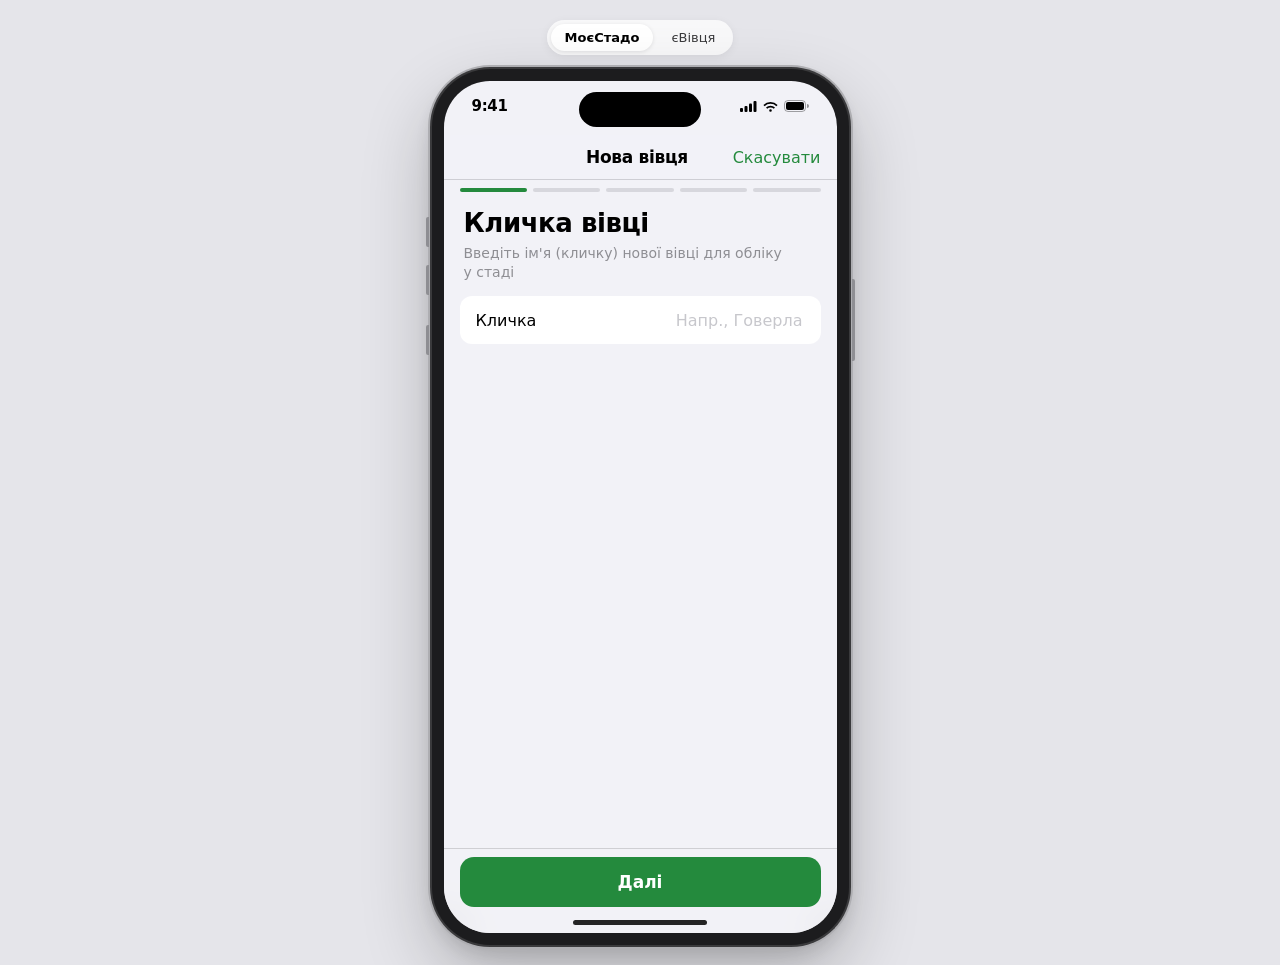
==== moe-stado-add.html @ 556c80fd "Initial commit: МоєСтадо & єВівця iOS prototypes" ====
<!DOCTYPE html>
<html lang="uk">
<head>
  <meta charset="utf-8">
  <meta name="viewport" content="width=device-width, initial-scale=1.0, viewport-fit=cover">
  <title>Нова вівця — МоєСтадо</title>
  <link rel="stylesheet" href="./styles.css">
</head>
<body class="app-farmer">
  <div id="sr-live" class="visually-hidden" aria-live="polite"></div>

  <nav class="studio-bar" aria-label="Перемикання додатків">
    <a class="studio-link active" href="./moe-stado.html">МоєСтадо</a>
    <a class="studio-link" href="./ye-vivtsia.html">єВівця</a>
  </nav>

  <div class="iphone-device">
    <div class="iphone-screen" id="iphone-screen">
      <!-- iOS Status Bar + Dynamic Island -->
      <div class="ios-statusbar" aria-hidden="true">
        <span class="ios-time">9:41</span>
        <div class="dynamic-island"></div>
        <div class="ios-status-icons">
          <svg width="17" height="11" viewBox="0 0 17 11" fill="currentColor">
            <rect x="0" y="7" width="3" height="4" rx="1"/>
            <rect x="4.5" y="5" width="3" height="6" rx="1"/>
            <rect x="9" y="2.5" width="3" height="8.5" rx="1"/>
            <rect x="13.5" y="0" width="3" height="11" rx="1"/>
          </svg>
          <svg width="15" height="11" viewBox="0 0 15 11" fill="currentColor">
            <path d="M7.5 10.8a1.3 1.3 0 1 0 0-2.6 1.3 1.3 0 0 0 0 2.6Zm-3.3-3a4.7 4.7 0 0 1 6.6 0l1.2-1.2a6.4 6.4 0 0 0-9 0l1.2 1.2Zm-2.6-2.6a8.3 8.3 0 0 1 11.8 0L14.6 4A10 10 0 0 0 .4 4l1.2 1.2Z"/>
          </svg>
          <svg width="25" height="12" viewBox="0 0 25 12" fill="none">
            <rect x="0.5" y="0.5" width="21" height="11" rx="3.5" stroke="currentColor" stroke-opacity="0.35"/>
            <rect x="2" y="2" width="18" height="8" rx="2" fill="currentColor"/>
            <path d="M23 4v4a2 2 0 0 0 0-4Z" fill="currentColor" fill-opacity="0.4"/>
          </svg>
        </div>
      </div>

      <!-- iOS Push Banner -->
      <div id="ios-banner" class="ios-banner" role="status">
        <p class="ios-banner-title"></p>
        <p class="ios-banner-sub"></p>
      </div>

      <!-- Покроковий iOS Візард створення вівці -->
      <div class="ios-app">
        <header class="ios-subpage-navbar">
          <a class="ios-back-link" id="wizard-back-nav" href="./moe-stado.html" style="visibility:hidden;pointer-events:none;">
            <svg width="20" height="20" viewBox="0 0 24 24" fill="none" stroke="currentColor" stroke-width="2.4" aria-hidden="true">
              <path d="m15 19-7-7 7-7" stroke-linecap="round" stroke-linejoin="round"/>
            </svg>
            <span id="wizard-back-label">Назад</span>
          </a>

          <h1 id="wizard-header-title">Нова вівця</h1>

          <a class="ios-nav-btn ios-subpage-end" id="wizard-cancel-btn" href="./moe-stado.html" style="font-size:16px;padding-inline-end:4px;">Скасувати</a>
        </header>

        <nav aria-label="Етапи створення вівці">
          <ol class="ios-wizard-progress" id="wizard-progress">
            <li class="ios-wizard-bar" aria-current="step"><span class="visually-hidden">Крок 1: Кличка вівці</span></li>
            <li class="ios-wizard-bar"><span class="visually-hidden">Крок 2: Вухо з біркою</span></li>
            <li class="ios-wizard-bar"><span class="visually-hidden">Крок 3: Фото у повний зріст</span></li>
            <li class="ios-wizard-bar"><span class="visually-hidden">Крок 4: Рожеве свідоцтво</span></li>
            <li class="ios-wizard-bar"><span class="visually-hidden">Крок 5: Картка вівці</span></li>
          </ol>
        </nav>

        <form id="sheep-wizard-form" class="ios-wizard-form" method="POST" action="#" aria-labelledby="wizard-header-title" novalidate>
          <!-- КРОК 1: ОКРЕМО ЛИШЕ ПОЛЕ ДЛЯ ВВОДУ КЛИЧКИ ВІВЦІ -->
          <section class="ios-wizard-step" id="step-1" data-step="1">
            <div class="ios-wizard-head">
              <h2 class="ios-wizard-title" id="step-1-heading" tabindex="-1">Кличка вівці</h2>
              <p class="ios-wizard-sub">Введіть ім'я (кличку) нової вівці для обліку у стаді</p>
            </div>

            <div class="ios-group">
              <div class="ios-field-row">
                <label for="in-sheep-name">Кличка</label>
                <input
                  type="text"
                  id="in-sheep-name"
                  name="sheepName"
                  placeholder="Напр., Говерла"
                  enterkeyhint="next"
                  aria-describedby="step1-error"
                  autofocus
                  required
                >
              </div>
            </div>

            <p class="ios-field-error" id="step1-error" role="alert" hidden></p>
          </section>

          <!-- КРОК 2: ПОВНОЕКРАННЕ ФОТО ВУХА З БІРКОЮ + ПУНКТИРНИЙ СИЛУЕТ ВУХА З БІРКОЮ -->
          <section class="ios-wizard-step ios-cam-step" id="step-2" data-step="2" hidden>
            <div class="ios-cam-canvas" id="vf-ear">
              <img class="ios-viewfinder-img" id="preview-ear" alt="Знімок вуха з біркою" width="393" height="852" hidden>
            </div>

            <div class="ios-cam-head">
              <h2 class="ios-cam-title" id="step-2-heading" tabindex="-1">Вухо з біркою</h2>
              <p class="ios-cam-sub">Сумістіть вухо та бирку з пунктирним контуром</p>
              <span class="ios-vf-status" id="status-ear" hidden>✓ Фото бирки додано</span>
            </div>

            <!-- Пунктирний силует у вигляді вуха вівці з прикріпленою біркою -->
            <div class="ios-cam-guide" aria-hidden="true">
              <svg viewBox="0 0 280 250" fill="none">
                <defs>
                  <mask id="ear-behind-tag-mask">
                    <rect x="0" y="0" width="280" height="250" fill="#FFFFFF"/>
                    <path d="M128 100 Q128 88 148 88 Q168 88 168 100 L172 124 L200 148 Q205 153 205 160 L205 224 Q205 235 194 235 L102 235 Q91 235 91 224 L91 160 Q91 153 96 148 L124 124 Z" fill="#000000"/>
                  </mask>
                </defs>

                <!-- Лінія прилягання до голови вівці зліва -->
                <path
                  d="M28 32 C42 62, 42 118, 26 154"
                  stroke="rgba(255,255,255,0.52)"
                  stroke-width="2.4"
                  stroke-dasharray="6 6"
                  stroke-linecap="round"
                />

                <!-- Силует вуха вівці (пунктиром) -->
                <g mask="url(#ear-behind-tag-mask)">
                  <path
                    d="M38 58 C88 24, 188 22, 250 66 C268 79, 268 103, 248 117 C198 150, 114 152, 38 124"
                    stroke="#FFFFFF"
                    stroke-width="2.8"
                    stroke-dasharray="8 6"
                    stroke-linecap="round"
                    stroke-linejoin="round"
                  />
                  <!-- Внутрішня складка вушної раковини -->
                  <path
                    d="M62 78 C110 54, 180 54, 226 82"
                    stroke="rgba(255,255,255,0.6)"
                    stroke-width="2.1"
                    stroke-dasharray="6 6"
                    stroke-linecap="round"
                  />
                </g>

                <!-- Силует вушної бірки (пунктиром), закріпленої на вусі -->
                <path
                  d="M131 102 Q131 92 148 92 Q165 92 165 102 L169 126 L196 150 Q200 154 200 160 L200 222 Q200 232 190 232 L106 232 Q96 232 96 222 L96 160 Q96 154 100 150 L127 126 Z"
                  stroke="#FFFFFF"
                  stroke-width="2.8"
                  stroke-dasharray="8 6"
                  stroke-linejoin="round"
                />
                <!-- Кліпса-шпилька проколу на вусі -->
                <circle
                  cx="148"
                  cy="108"
                  r="6.5"
                  stroke="#FFFFFF"
                  stroke-width="2.3"
                  stroke-dasharray="4 3"
                />
                <!-- Пунктирні лінії коду UA на бірці -->
                <path
                  d="M114 174 H182 M114 194 H182 M126 212 H170"
                  stroke="rgba(255,255,255,0.62)"
                  stroke-width="2.1"
                  stroke-dasharray="5 5"
                  stroke-linecap="round"
                />
              </svg>
            </div>

            <div class="ios-cam-dock">
              <div id="manual-tag-wrap" hidden>
                <div class="ios-cam-glass-card">
                  <div class="ios-cam-glass-row">
                    <label for="in-ear-tag">Номер бірки</label>
                    <input
                      type="text"
                      id="in-ear-tag"
                      name="earTagNumber"
                      placeholder="UA-2600501234"
                      autocorrect="off"
                      autocapitalize="none"
                      spellcheck="false"
                      enterkeyhint="next"
                      aria-describedby="step2-error"
                    >
                  </div>
                </div>
              </div>

              <p class="ios-cam-error" id="step2-error" role="alert" hidden></p>

              <div class="ios-cam-controls-row">
                <button type="button" class="ios-vf-chip" id="demo-ear-btn">Демо-фото</button>
                <div>
                  <input type="file" id="photo-ear-file" name="earTagPhoto" accept="image/*" capture="environment" class="visually-hidden">
                  <label for="photo-ear-file" class="ios-shutter-btn" aria-label="Сфотографувати вухо з біркою"></label>
                </div>
                <span></span>
              </div>

              <button type="button" class="ios-cam-manual-btn" id="manual-tag-btn" aria-expanded="false" aria-controls="manual-tag-wrap">
                Ввести номер бірки вручну
              </button>
            </div>
          </section>

          <!-- КРОК 3: ПОВНОЕКРАННЕ ФОТО ВІВЦІ У ПОВНИЙ ЗРІСТ -->
          <section class="ios-wizard-step ios-cam-step" id="step-3" data-step="3" hidden>
            <div class="ios-cam-canvas" id="vf-body">
              <img class="ios-viewfinder-img" id="preview-body" alt="Фото вівці у повний зріст" width="393" height="852" hidden>
            </div>

            <div class="ios-cam-head">
              <h2 class="ios-cam-title" id="step-3-heading" tabindex="-1">У повний зріст</h2>
              <p class="ios-cam-sub">Помістіть вівцю збоку у повний зріст у контур кадру</p>
              <span class="ios-vf-status" id="status-body" hidden>✓ Фото додано</span>
            </div>

            <div class="ios-cam-guide" aria-hidden="true">
              <svg viewBox="0 0 280 210" fill="none">
                <rect x="14" y="14" width="252" height="182" rx="22" stroke="rgba(255,255,255,0.45)" stroke-width="2" stroke-dasharray="7 6"/>
                <path
                  d="M74 134 C58 130, 52 112, 60 98 C56 82, 68 66, 86 66 C98 52, 124 50, 140 60 C158 50, 184 56, 194 72 C206 66, 224 68, 232 78 C240 88, 232 100, 218 102 C214 118, 200 130, 184 134 L184 168 M164 136 L164 168 M104 136 L104 168 M84 134 L84 168"
                  stroke="#FFFFFF"
                  stroke-width="2.6"
                  stroke-dasharray="7 5"
                  stroke-linecap="round"
                  stroke-linejoin="round"
                />
              </svg>
            </div>

            <div class="ios-cam-dock">
              <p class="ios-cam-error" id="step3-error" role="alert" hidden></p>

              <div class="ios-cam-controls-row">
                <button type="button" class="ios-vf-chip" id="demo-body-btn">Демо-фото</button>
                <div>
                  <input type="file" id="photo-body-file" name="fullBodyPhoto" accept="image/*" capture="environment" class="visually-hidden">
                  <label for="photo-body-file" class="ios-shutter-btn" aria-label="Сфотографувати вівцю у повний зріст"></label>
                </div>
                <span></span>
              </div>
            </div>
          </section>

          <!-- КРОК 4: ПОВНОЕКРАННЕ ФОТО РОЖЕВОГО СВІДОЦТВА -->
          <section class="ios-wizard-step ios-cam-step" id="step-4" data-step="4" hidden>
            <div class="ios-cam-canvas" id="vf-cert">
              <img class="ios-viewfinder-img" id="preview-cert" alt="Рожеве державне свідоцтво" width="393" height="852" hidden>
            </div>

            <div class="ios-cam-head">
              <h2 class="ios-cam-title" id="step-4-heading" tabindex="-1">Рожеве свідоцтво</h2>
              <p class="ios-cam-sub">Наведіть камеру на рожевий бланк державного зразка</p>
              <span class="ios-vf-status" id="status-cert" hidden>✓ Фото додано</span>
            </div>

            <div class="ios-cam-guide" aria-hidden="true">
              <svg viewBox="0 0 240 280" fill="none">
                <rect x="28" y="16" width="184" height="248" rx="14" stroke="#FFFFFF" stroke-width="2.7" stroke-dasharray="8 6"/>
                <path d="M58 62 H182 M58 94 H182 M58 126 H156 M58 158 H172" stroke="rgba(255,255,255,0.58)" stroke-width="2.2" stroke-dasharray="6 6" stroke-linecap="round"/>
                <circle cx="158" cy="212" r="22" stroke="rgba(255,255,255,0.62)" stroke-width="2.2" stroke-dasharray="5 5"/>
              </svg>
            </div>

            <div class="ios-cam-dock">
              <p class="ios-cam-error" id="step4-error" role="alert" hidden></p>

              <div class="ios-cam-controls-row">
                <button type="button" class="ios-vf-chip" id="demo-cert-btn">Демо-фото</button>
                <div>
                  <input type="file" id="photo-cert-file" name="stateCertificatePhoto" accept="image/*" capture="environment" class="visually-hidden">
                  <label for="photo-cert-file" class="ios-shutter-btn" aria-label="Сфотографувати рожеве свідоцтво"></label>
                </div>
                <span></span>
              </div>
            </div>
          </section>

          <!-- КРОК 5: ПІДСУМОК ТА ПРИЗНАЧЕННЯ -->
          <section class="ios-wizard-step" id="step-5" data-step="5" hidden>
            <div class="ios-wizard-head">
              <h2 class="ios-wizard-title" id="step-5-heading" tabindex="-1">Картка вівці</h2>
              <p class="ios-wizard-sub">Перевірте дані та оберіть призначення вівці у стаді</p>
            </div>

            <div class="ios-section-header">Основні дані</div>
            <div class="ios-group">
              <div class="ios-field-row">
                <label for="in-sheep-name-review">Кличка</label>
                <input
                  type="text"
                  id="in-sheep-name-review"
                  name="sheepNameConfirm"
                  placeholder="Напр., Говерла"
                  enterkeyhint="done"
                  aria-describedby="step5-error"
                  required
                >
              </div>
              <div class="ios-field-row">
                <label for="in-ear-tag-review">Бирка</label>
                <input
                  type="text"
                  id="in-ear-tag-review"
                  name="earTagNumberConfirm"
                  placeholder="UA-2600501234"
                  autocorrect="off"
                  autocapitalize="none"
                  spellcheck="false"
                  enterkeyhint="done"
                  aria-describedby="step5-error"
                >
              </div>
              <div class="ios-field-row">
                <label for="in-purpose">Призначення</label>
                <select id="in-purpose" name="purpose">
                  <option value="ForBreeding" selected>На розмноження</option>
                  <option value="ForMeat">На м'ясо</option>
                </select>
              </div>
            </div>

            <div class="ios-section-header">Фотографії (необов'язково)</div>
            <div class="ios-group" id="review-photos-list"></div>

            <div class="ios-section-header">GPS-маячок</div>
            <div class="ios-group">
              <div class="ios-field-row">
                <label for="in-gps-tracker">ID маячка</label>
                <input
                  type="text"
                  id="in-gps-tracker"
                  name="gpsTrackerId"
                  placeholder="GPS-UA-0000"
                  autocorrect="off"
                  autocapitalize="none"
                  spellcheck="false"
                  enterkeyhint="done"
                >
              </div>
              <div class="ios-row">
                <div class="ios-row-main">
                  <p class="ios-row-title" style="font-size:15px;font-weight:500;">Bluetooth / LoRaWAN трекер</p>
                  <p class="ios-row-sub" id="gps-pair-status">Не підключено</p>
                </div>
                <button type="button" class="ios-nav-btn" id="pair-gps-btn" style="font-size:14px;">Знайти поруч</button>
              </div>
            </div>

            <p class="ios-field-error" id="step5-error" role="alert" hidden></p>
          </section>

          <div class="ios-wizard-footer">
            <button type="button" class="ios-primary-btn" id="wizard-next-btn" enterkeyhint="next">Далі</button>
            <button type="submit" class="ios-primary-btn" id="wizard-submit-btn" hidden>Додати вівцю</button>
          </div>
        </form>
      </div>

      <div class="home-indicator" aria-hidden="true"></div>
    </div>
  </div>

  <script src="./shared-data.js"></script>
  <script>
    (function () {
      'use strict';

      const Store = window.SheepSystemStore;
      const UI = window.SheepSystemUI;

      const activeFarmerCode = localStorage.getItem('ios_farmer_code') || 'FRM-00001';
      let currentStep = 1;
      const totalSteps = 5;

      const stagedPhotos = {
        ear: '',
        body: '',
        cert: ''
      };

      const iphoneScreen = document.getElementById('iphone-screen');
      const form = document.getElementById('sheep-wizard-form');
      const backNav = document.getElementById('wizard-back-nav');
      const nextBtn = document.getElementById('wizard-next-btn');
      const submitBtn = document.getElementById('wizard-submit-btn');
      const progressBars = Array.from(document.querySelectorAll('#wizard-progress .ios-wizard-bar'));

      const manualTagBtn = document.getElementById('manual-tag-btn');
      const manualTagWrap = document.getElementById('manual-tag-wrap');
      const earTagInput = document.getElementById('in-ear-tag');
      const earTagReviewInput = document.getElementById('in-ear-tag-review');
      const sheepNameInput = document.getElementById('in-sheep-name');
      const sheepNameReviewInput = document.getElementById('in-sheep-name-review');
      const purposeSelect = document.getElementById('in-purpose');
      const gpsTrackerInput = document.getElementById('in-gps-tracker');
      const pairGpsBtn = document.getElementById('pair-gps-btn');
      const gpsPairStatus = document.getElementById('gps-pair-status');

      const stepEls = {
        1: document.getElementById('step-1'),
        2: document.getElementById('step-2'),
        3: document.getElementById('step-3'),
        4: document.getElementById('step-4'),
        5: document.getElementById('step-5')
      };

      function esc(str) {
        return String(str ?? '')
          .replace(/&/g, '&amp;')
          .replace(/</g, '&lt;')
          .replace(/>/g, '&gt;')
          .replace(/"/g, '&quot;');
      }

      function randomTag() {
        return 'UA-' + Math.floor(2600500000 + Math.random() * 899999);
      }

      function randomGpsId() {
        return 'GPS-UA-' + Math.floor(1000 + Math.random() * 8999);
      }

      function updateGpsStatusUI() {
        const val = gpsTrackerInput.value.trim();
        if (val) {
          gpsPairStatus.textContent = `Прив’язано (${val}) • Сигнал 98%`;
          gpsPairStatus.style.color = 'var(--ios-green-ink)';
          pairGpsBtn.textContent = 'Змінити';
        } else {
          gpsPairStatus.textContent = 'Не підключено';
          gpsPairStatus.style.color = 'var(--ios-secondary)';
          pairGpsBtn.textContent = 'Знайти поруч';
        }
      }

      pairGpsBtn.addEventListener('click', () => {
        gpsTrackerInput.value = randomGpsId();
        updateGpsStatusUI();
      });

      gpsTrackerInput.addEventListener('input', updateGpsStatusUI);

      function setError(stepNum, message, invalidControl) {
        const el = document.getElementById(`step${stepNum}-error`);
        if (!el) return;
        if (message) {
          el.textContent = message;
          el.hidden = false;
          if (invalidControl) {
            invalidControl.setAttribute('aria-invalid', 'true');
            invalidControl.focus({ preventScroll: true });
          }
        } else {
          el.textContent = '';
          el.hidden = true;
        }
      }

      function clearAllErrors() {
        [1, 2, 3, 4, 5].forEach((n) => setError(n, ''));
        [sheepNameInput, sheepNameReviewInput, earTagInput, earTagReviewInput].forEach((inp) => inp.removeAttribute('aria-invalid'));
      }

      function updateViewfinderUI(key, stepNum, src) {
        stagedPhotos[key] = src;
        const stepSection = stepEls[stepNum];
        const img = document.getElementById(`preview-${key}`);
        const st = document.getElementById(`status-${key}`);
        if (src) {
          img.src = src;
          img.hidden = false;
          st.hidden = false;
          stepSection.classList.add('has-photo');
        } else {
          img.removeAttribute('src');
          img.hidden = true;
          st.hidden = true;
          stepSection.classList.remove('has-photo');
        }
      }

      function revealManualTagInput(focusField) {
        manualTagWrap.hidden = false;
        manualTagBtn.setAttribute('aria-expanded', 'true');
        if (focusField) {
          earTagInput.focus();
        }
      }

      // Кнопка «Ввести номер бірки вручну» на Кроці 2
      manualTagBtn.addEventListener('click', () => {
        setError(2, '');
        revealManualTagInput(true);
      });

      // Синхронізація клички між Кроком 1 та Кроком 5
      sheepNameInput.addEventListener('input', () => {
        sheepNameInput.removeAttribute('aria-invalid');
        setError(1, '');
        sheepNameReviewInput.value = sheepNameInput.value;
      });

      sheepNameReviewInput.addEventListener('input', () => {
        sheepNameReviewInput.removeAttribute('aria-invalid');
        setError(5, '');
        sheepNameInput.value = sheepNameReviewInput.value;
      });

      // Синхронізація номера бирки між Кроком 2 та Кроком 5
      earTagInput.addEventListener('input', () => {
        earTagInput.removeAttribute('aria-invalid');
        setError(2, '');
        earTagReviewInput.value = earTagInput.value;
      });

      earTagReviewInput.addEventListener('input', () => {
        earTagReviewInput.removeAttribute('aria-invalid');
        setError(5, '');
        earTagInput.value = earTagReviewInput.value;
      });

      // Завантаження фото з камери або галереї (Кроки 2, 3, 4)
      document.getElementById('photo-ear-file').addEventListener('change', async (e) => {
        const file = e.target.files && e.target.files[0];
        if (!file) return;
        const url = await UI.readFileAsDataUrl(file);
        updateViewfinderUI('ear', 2, url);
        setError(2, '');
        if (!earTagInput.value.trim()) {
          const scanned = randomTag();
          earTagInput.value = scanned;
          earTagReviewInput.value = scanned;
          revealManualTagInput(false);
        }
      });

      document.getElementById('photo-body-file').addEventListener('change', async (e) => {
        const file = e.target.files && e.target.files[0];
        if (!file) return;
        const url = await UI.readFileAsDataUrl(file);
        updateViewfinderUI('body', 3, url);
        setError(3, '');
      });

      document.getElementById('photo-cert-file').addEventListener('change', async (e) => {
        const file = e.target.files && e.target.files[0];
        if (!file) return;
        const url = await UI.readFileAsDataUrl(file);
        updateViewfinderUI('cert', 4, url);
        setError(4, '');
      });

      // Демо-фото (використовує збережені локальні фото овець на весь екран)
      document.getElementById('demo-ear-btn').addEventListener('click', () => {
        const earCandidates = ['./images/sheep-4.jpg', './images/sheep-1.webp'];
        const chosen = earCandidates[Math.floor(Math.random() * earCandidates.length)];
        updateViewfinderUI('ear', 2, chosen);
        setError(2, '');
        if (!earTagInput.value.trim()) {
          const scanned = randomTag();
          earTagInput.value = scanned;
          earTagReviewInput.value = scanned;
        }
        revealManualTagInput(false);
      });

      document.getElementById('demo-body-btn').addEventListener('click', () => {
        const bodyCandidates = ['./images/sheep-2.jpg', './images/sheep-3.jpg', './images/sheep-5.jpg'];
        const chosen = bodyCandidates[Math.floor(Math.random() * bodyCandidates.length)];
        updateViewfinderUI('body', 3, chosen);
        setError(3, '');
      });

      document.getElementById('demo-cert-btn').addEventListener('click', () => {
        const farmer = Store.getFarmerByCode(activeFarmerCode);
        const tagVal = earTagInput.value.trim() || randomTag();
        if (!earTagInput.value.trim()) {
          earTagInput.value = tagVal;
          earTagReviewInput.value = tagVal;
        }
        const certSvg = Store.generateStateCertificatePhoto(
          tagVal,
          sheepNameInput.value.trim() || 'Нова вівця',
          farmer ? farmer.FarmName : 'Господарство',
          new Date().toISOString().slice(0, 10)
        );
        updateViewfinderUI('cert', 4, certSvg);
        setError(4, '');
      });

      function renderReviewStep() {
        sheepNameReviewInput.value = sheepNameInput.value.trim();
        if (!earTagInput.value.trim() && !earTagReviewInput.value.trim()) {
          const generated = randomTag();
          earTagInput.value = generated;
          earTagReviewInput.value = generated;
        } else if (earTagInput.value.trim()) {
          earTagReviewInput.value = earTagInput.value.trim();
        }
        const list = document.getElementById('review-photos-list');
        const rows = [
          { key: 'ear', label: '1. Вухо з біркою', step: 2 },
          { key: 'body', label: '2. У повний зріст', step: 3 },
          { key: 'cert', label: '3. Рожеве свідоцтво', step: 4 }
        ];
        list.innerHTML = rows
          .map((r) => {
            const has = Boolean(stagedPhotos[r.key]);
            return `
              <div class="ios-row has-thumb">
                <div class="ios-thumb">
                  ${has ? `<img src="${stagedPhotos[r.key]}" alt="${esc(r.label)}" width="50" height="50">` : ''}
                </div>
                <div class="ios-row-main">
                  <p class="ios-row-title" style="font-size:15px;font-weight:500;">${esc(r.label)}</p>
                  <p class="ios-row-sub" style="color:${has ? 'var(--ios-green-ink)' : 'var(--ios-secondary)'};">
                    ${has ? 'Додано ✓' : 'Не додано (необов’язково)'}
                  </p>
                </div>
                <button type="button" class="ios-nav-btn" data-goto-step="${r.step}" style="font-size:14px;">
                  ${has ? 'Змінити' : 'Додати'}
                </button>
              </div>
            `;
          })
          .join('');
      }

      document.getElementById('review-photos-list').addEventListener('click', (e) => {
        const gotoBtn = e.target.closest('[data-goto-step]');
        if (gotoBtn) {
          goToStep(Number(gotoBtn.dataset.gotoStep));
        }
      });

      function goToStep(targetStep) {
        currentStep = Math.max(1, Math.min(totalSteps, targetStep));
        clearAllErrors();

        Object.entries(stepEls).forEach(([num, el]) => {
          el.hidden = Number(num) !== currentStep;
        });

        const isCameraStep = currentStep >= 2 && currentStep <= 4;
        iphoneScreen.classList.toggle('is-camera-step', isCameraStep);

        progressBars.forEach((bar, idx) => {
          const stepIdx = idx + 1;
          bar.classList.toggle('done', stepIdx < currentStep);
          if (stepIdx === currentStep) {
            bar.setAttribute('aria-current', 'step');
          } else {
            bar.removeAttribute('aria-current');
          }
        });

        const onFirst = currentStep === 1;
        const onLast = currentStep === totalSteps;

        backNav.style.visibility = onFirst ? 'hidden' : 'visible';
        backNav.style.pointerEvents = onFirst ? 'none' : 'auto';

        nextBtn.hidden = onLast;
        submitBtn.hidden = !onLast;

        if (onLast) {
          renderReviewStep();
        }

        if (onFirst) {
          sheepNameInput.focus({ preventScroll: true });
        } else {
          const heading = document.getElementById(`step-${currentStep}-heading`);
          if (heading) {
            heading.focus({ preventScroll: true });
          }
        }
      }

      function validateCurrentStep() {
        if (currentStep === 1) {
          if (!sheepNameInput.value.trim()) {
            setError(1, 'Вкажіть кличку вівці.', sheepNameInput);
            return false;
          }
        }
        return true;
      }

      nextBtn.addEventListener('click', () => {
        if (!validateCurrentStep()) return;
        goToStep(currentStep + 1);
      });

      backNav.addEventListener('click', (e) => {
        if (currentStep > 1) {
          e.preventDefault();
          goToStep(currentStep - 1);
        }
      });

      form.addEventListener('keydown', (e) => {
        if (e.key === 'Enter' && !e.isComposing && currentStep < totalSteps && e.target.tagName === 'INPUT') {
          e.preventDefault();
          if (validateCurrentStep()) {
            goToStep(currentStep + 1);
          }
        }
      });

      form.addEventListener('submit', (e) => {
        e.preventDefault();
        if (currentStep < totalSteps) {
          if (validateCurrentStep()) goToStep(currentStep + 1);
          return;
        }

        const nameVal = sheepNameReviewInput.value.trim() || sheepNameInput.value.trim();
        const tagVal = earTagReviewInput.value.trim() || earTagInput.value.trim() || randomTag();

        if (!nameVal) {
          setError(5, 'Вкажіть кличку вівці.', sheepNameReviewInput);
          return;
        }

        const purpose = purposeSelect ? purposeSelect.value : 'ForBreeding';
        const gpsTrackerId = gpsTrackerInput ? gpsTrackerInput.value.trim() : '';

        submitBtn.disabled = true;

        const created = Store.registerSheep({
          farmerCode: activeFarmerCode,
          name: nameVal,
          earTagNumber: tagVal,
          purpose,
          gpsTrackerId,
          earTagPhoto: stagedPhotos.ear,
          fullBodyPhoto: stagedPhotos.body,
          stateCertificatePhoto: stagedPhotos.cert
        });

        sessionStorage.setItem(
          'farmer_flash_banner',
          JSON.stringify({
            title: `«${created.Description}» вже у стаді`,
            sub: 'Токен створено • Передано на верифікацію'
          })
        );
        location.href = './moe-stado.html';
      });
    })();
  </script>
</body>
</html>
---- styles.css ----
/* ==========================================================================
   iOS 18 Human Interface Guidelines Minimalist System + iPhone Hardware Frame
   ========================================================================== */

@view-transition {
  navigation: auto;
}

:root {
  --studio-bg: #E5E5EA;
  --ios-bg: #F2F2F7;
  --ios-card: #FFFFFF;
  --ios-fill: rgba(118, 118, 128, 0.12);
  --ios-label: #000000;
  --ios-secondary: #8E8E93;
  --ios-tertiary: #C7C7CC;
  --ios-separator: rgba(60, 60, 67, 0.2);
  --ios-tint: #007AFF;
  --ios-green: #34C759;
  --ios-green-ink: #1E7E34;
  --ios-orange: #FF9500;
  --ios-red: #FF3B30;
  --target-size: 24px;
}

@media (pointer: coarse) {
  :root {
    --target-size: 44px;
  }
}

body.app-farmer {
  --ios-tint: #248A3D;
}

body.app-investor {
  --ios-tint: #007AFF;
}

*,
*::before,
*::after {
  box-sizing: border-box;
  -webkit-tap-highlight-color: transparent;
}

html {
  font-family: -apple-system, BlinkMacSystemFont, "SF Pro Text", "SF Pro Display", system-ui, sans-serif;
  -webkit-font-smoothing: antialiased;
  text-rendering: optimizeLegibility;
  color: var(--ios-label);
  background: var(--studio-bg);
}

body {
  margin: 0;
  min-block-size: 100dvh;
  background: var(--studio-bg);
  display: flex;
  flex-direction: column;
  align-items: center;
  justify-content: center;
  padding: 20px 16px;
  gap: 14px;
  overflow-wrap: anywhere;
}

img,
svg {
  display: block;
  max-inline-size: 100%;
}

h1,
h2,
h3 {
  text-wrap: balance;
}

p,
li {
  text-wrap: pretty;
}

[hidden]:not([hidden="until-found"]) {
  display: none !important;
}

.visually-hidden {
  position: absolute;
  clip-path: inset(50%);
  overflow: hidden;
  inline-size: 1px;
  block-size: 1px;
  margin: -1px;
  padding: 0;
  border: 0;
  white-space: nowrap;
}

:focus-visible {
  outline: 2px solid var(--ios-tint);
  outline-offset: 2px;
}

/* ==========================================================================
   Зовнішній мінімалістичний перемикач над корпусом iPhone
   ========================================================================== */
.studio-bar {
  display: inline-flex;
  align-items: center;
  gap: 4px;
  background: rgba(255, 255, 255, 0.72);
  backdrop-filter: blur(16px);
  -webkit-backdrop-filter: blur(16px);
  padding: 4px;
  border-radius: 999px;
  box-shadow: 0 2px 10px rgba(0, 0, 0, 0.06);
}

.studio-link {
  padding: 6px 14px;
  border-radius: 999px;
  font-size: 13px;
  font-weight: 500;
  color: #3A3A3C;
  text-decoration: none;
  transition: background-color 0.15s ease, color 0.15s ease;
}

.studio-link:hover {
  color: #000000;
}

.studio-link.active {
  background: #FFFFFF;
  color: #000000;
  font-weight: 600;
  box-shadow: 0 1px 4px rgba(0, 0, 0, 0.1);
}

/* ==========================================================================
   Фізичний корпус iPhone (393 × 852 pt внутрішній екран)
   ========================================================================== */
.iphone-device {
  position: relative;
  padding: 12px;
  border-radius: 58px;
  background: #1C1C1E;
  box-shadow:
    0 0 0 2px #3A3A3C,
    0 0 0 4px #AEAEB2,
    0 30px 70px rgba(0, 0, 0, 0.24),
    0 8px 20px rgba(0, 0, 0, 0.12);
  flex: none;
}

/* Бічні фізичні кнопки iPhone */
.iphone-device::before {
  content: "";
  position: absolute;
  inset-inline-start: -6px;
  inset-block-start: 148px;
  inline-size: 3px;
  block-size: 30px;
  background: #8E8E93;
  border-radius: 2px 0 0 2px;
  box-shadow: 0 48px 0 #8E8E93, 0 108px 0 #8E8E93;
}

.iphone-device::after {
  content: "";
  position: absolute;
  inset-inline-end: -6px;
  inset-block-start: 210px;
  inline-size: 3px;
  block-size: 82px;
  background: #8E8E93;
  border-radius: 0 2px 2px 0;
}

.iphone-screen {
  position: relative;
  inline-size: 393px;
  block-size: 852px;
  border-radius: 46px;
  background: #000000;
  overflow: clip;
  user-select: none;
}

/* ==========================================================================
   iOS Системна оболонка (Status Bar, Dynamic Island, Home Indicator)
   ========================================================================== */
.ios-statusbar {
  position: absolute;
  inset-block-start: 0;
  inset-inline: 0;
  block-size: 54px;
  padding: 14px 28px 0;
  display: flex;
  align-items: flex-start;
  justify-content: space-between;
  z-index: 70;
  pointer-events: none;
}

.ios-time {
  font-size: 15px;
  font-weight: 600;
  letter-spacing: -0.3px;
  color: #000000;
  line-height: 22px;
}

.dynamic-island {
  position: absolute;
  inset-block-start: 11px;
  inset-inline-start: 50%;
  transform: translateX(-50%);
  inline-size: 122px;
  block-size: 35px;
  border-radius: 20px;
  background: #000000;
}

.ios-status-icons {
  display: flex;
  align-items: center;
  gap: 6px;
  block-size: 22px;
  color: #000000;
}

.home-indicator {
  position: absolute;
  inset-block-end: 8px;
  inset-inline-start: 50%;
  transform: translateX(-50%);
  inline-size: 134px;
  block-size: 5px;
  border-radius: 99px;
  background: #000000;
  opacity: 0.85;
  z-index: 70;
  pointer-events: none;
}

/* iOS Push Banner під Dynamic Island */
.ios-banner {
  position: absolute;
  inset-block-start: 54px;
  inset-inline: 12px;
  z-index: 50;
  background: rgba(255, 255, 255, 0.94);
  backdrop-filter: saturate(180%) blur(20px);
  -webkit-backdrop-filter: saturate(180%) blur(20px);
  border-radius: 18px;
  padding: 12px 16px;
  box-shadow: 0 10px 30px rgba(0, 0, 0, 0.14), 0 0 0 0.5px rgba(0, 0, 0, 0.08);
  transform: translateY(-130px);
  opacity: 0;
  pointer-events: none;
  transition: transform 0.35s cubic-bezier(0.32, 0.72, 0, 1), opacity 0.25s ease;
}

.ios-banner.visible {
  transform: translateY(0);
  opacity: 1;
}

.ios-banner-title {
  margin: 0;
  font-size: 14px;
  font-weight: 600;
  color: #000000;
}

.ios-banner-sub {
  margin: 2px 0 0;
  font-size: 12.5px;
  color: var(--ios-secondary);
}

/* ==========================================================================
   Головний iOS View та стек навігації
   ========================================================================== */
.ios-app {
  position: relative;
  inline-size: 100%;
  block-size: 100%;
  background: var(--ios-bg);
  display: flex;
  flex-direction: column;
  padding-block-start: 54px;
  transition: transform 0.32s cubic-bezier(0.32, 0.72, 0, 1), border-radius 0.32s ease, filter 0.32s ease;
  transform-origin: center top;
}

.ios-view {
  display: flex;
  flex-direction: column;
  flex: 1 1 auto;
  min-block-size: 0;
  position: relative;
}

.ios-view[hidden] {
  display: none;
}

.ios-app.scaled-back {
  transform: scale(0.93) translateY(8px);
  border-radius: 32px;
  overflow: clip;
  filter: brightness(0.9);
}

.ios-navbar {
  padding: 2px 16px 8px;
  background: var(--ios-bg);
  flex: none;
}

/* Верхня панель окремої сторінки перегляду (UINavigationBar з кнопкою «Назад») */
.ios-subpage-navbar {
  min-block-size: 44px;
  padding: 0 12px 0 6px;
  display: grid;
  grid-template-columns: 1fr auto 1fr;
  align-items: center;
  gap: 8px;
  background: rgba(242, 242, 247, 0.88);
  backdrop-filter: saturate(180%) blur(20px);
  -webkit-backdrop-filter: saturate(180%) blur(20px);
  border-block-end: 0.5px solid var(--ios-separator);
  flex: none;
}

.ios-subpage-navbar h1 {
  margin: 0;
  font-size: 17px;
  font-weight: 600;
  letter-spacing: -0.3px;
  text-align: center;
}

.ios-back-link {
  justify-self: start;
  display: inline-flex;
  align-items: center;
  gap: 2px;
  min-block-size: 44px;
  padding-inline: 4px 8px;
  color: var(--ios-tint);
  font-size: 17px;
  font-weight: 400;
  text-decoration: none;
}

.ios-subpage-end {
  justify-self: end;
}

.ios-navbar-top {
  min-block-size: 44px;
  display: flex;
  align-items: center;
  justify-content: space-between;
  gap: 8px;
}

.ios-navbar-eyebrow {
  font-size: 13px;
  font-weight: 500;
  color: var(--ios-secondary);
  overflow: hidden;
  text-overflow: ellipsis;
  white-space: nowrap;
}

.ios-navbar-farm-picker {
  position: relative;
  display: inline-flex;
  align-items: center;
  min-inline-size: 0;
  max-inline-size: calc(100% - 48px);
}

.ios-navbar-farm-select {
  appearance: none;
  border: 0;
  background: transparent;
  padding: 6px 22px 6px 0;
  margin: 0;
  font: inherit;
  font-size: 20px;
  font-weight: 700;
  letter-spacing: -0.35px;
  color: var(--ios-label);
  cursor: pointer;
  overflow: hidden;
  text-overflow: ellipsis;
  white-space: nowrap;
  outline: none;
}

.ios-navbar-farm-chevron {
  position: absolute;
  inset-inline-end: 2px;
  color: var(--ios-secondary);
  pointer-events: none;
}

.ios-large-title {
  margin: 0;
  font-size: 34px;
  line-height: 41px;
  font-weight: 700;
  letter-spacing: -0.4px;
  color: var(--ios-label);
}

.ios-nav-btn {
  appearance: none;
  border: 0;
  background: transparent;
  color: var(--ios-tint);
  font: inherit;
  font-size: 17px;
  font-weight: 400;
  padding: 6px 4px;
  min-block-size: 44px;
  min-inline-size: 44px;
  display: inline-flex;
  align-items: center;
  justify-content: center;
  gap: 4px;
  cursor: pointer;
  transition: opacity 0.12s ease;
}

.ios-nav-btn:active,
.ios-back-link:active {
  opacity: 0.35;
}

.ios-nav-btn.semibold {
  font-weight: 600;
}

/* Стандартний UIBarButtonItem(.add) за iOS HIG: 44x44pt зона кліку, чистий SF Symbol plus без заливки */
.ios-bar-icon-btn {
  margin-inline-end: -10px;
  padding: 0;
}

/* Скрол-область екрана */
.ios-scroll {
  flex: 1 1 auto;
  overflow-y: auto;
  overscroll-behavior: contain;
  padding-block: 4px 20px;
  scrollbar-width: none;
}

.ios-scroll::-webkit-scrollbar {
  display: none;
}

/* ==========================================================================
   iOS Компоненти: Search, Segmented Control, Summary, Inset Grouped List
   ========================================================================== */
.ios-search {
  margin: 0 16px 12px;
  background: var(--ios-fill);
  border-radius: 10px;
  padding: 0 10px;
  min-block-size: 36px;
  display: flex;
  align-items: center;
  gap: 6px;
}

.ios-search svg {
  flex: none;
  color: var(--ios-secondary);
}

.ios-search input {
  appearance: none;
  border: 0;
  background: transparent;
  inline-size: 100%;
  min-block-size: 36px;
  font: inherit;
  font-size: max(1rem, 17px);
  color: var(--ios-label);
  outline: none;
}

.ios-search input::placeholder {
  color: var(--ios-secondary);
}

.ios-segmented {
  margin: 0 16px 16px;
  padding: 2px;
  background: var(--ios-fill);
  border-radius: 9px;
  display: grid;
  grid-auto-flow: column;
  grid-auto-columns: 1fr;
}

.ios-seg-btn {
  appearance: none;
  border: 0;
  background: transparent;
  border-radius: 7px;
  min-block-size: 28px;
  padding: 4px 8px;
  font: inherit;
  font-size: 13px;
  font-weight: 500;
  color: var(--ios-label);
  cursor: pointer;
  transition: background-color 0.15s ease, box-shadow 0.15s ease;
}

.ios-seg-btn[aria-selected="true"],
.ios-seg-btn.active {
  background: #FFFFFF;
  font-weight: 600;
  box-shadow: 0 3px 8px rgba(0, 0, 0, 0.12), 0 3px 1px rgba(0, 0, 0, 0.04);
}

/* Мінімалістична картка метрик */
.ios-stats-card {
  margin: 0 16px 16px;
  background: var(--ios-card);
  border-radius: 12px;
  padding: 12px 14px;
  display: grid;
  grid-template-columns: repeat(3, 1fr);
  gap: 8px;
}

.ios-stat-cell {
  min-inline-size: 0;
}

.ios-stat-cell + .ios-stat-cell {
  border-inline-start: 0.5px solid var(--ios-separator);
  padding-inline-start: 10px;
}

.ios-stat-val {
  margin: 0;
  font-size: 20px;
  font-weight: 700;
  letter-spacing: -0.4px;
  font-variant-numeric: tabular-nums;
}

.ios-stat-lbl {
  margin: 1px 0 0;
  font-size: 11.5px;
  color: var(--ios-secondary);
}

/* Wallet-style Hero Card для портфеля в єВівця */
.ios-wallet-card {
  margin: 0 16px 18px;
  background: var(--ios-card);
  border-radius: 16px;
  padding: 18px 18px 16px;
}

.ios-wallet-caption {
  margin: 0;
  font-size: 13px;
  color: var(--ios-secondary);
}

.ios-wallet-balance {
  margin: 2px 0 12px;
  font-size: 32px;
  font-weight: 700;
  letter-spacing: -0.6px;
  font-variant-numeric: tabular-nums;
}

.ios-wallet-subrow {
  padding-block-start: 12px;
  border-block-start: 0.5px solid var(--ios-separator);
  display: flex;
  justify-content: space-between;
  font-size: 13px;
}

/* Section header & Inset Grouped List */
.ios-section-header {
  padding: 0 32px 6px;
  font-size: 13px;
  font-weight: 400;
  text-transform: uppercase;
  letter-spacing: -0.08px;
  color: #6D6D72;
}

.ios-group {
  margin: 0 16px 20px;
  background: var(--ios-card);
  border-radius: 12px;
  overflow: clip;
}

.ios-row {
  position: relative;
  inline-size: 100%;
  min-block-size: 48px;
  padding: 11px 16px;
  background: transparent;
  border: 0;
  display: flex;
  align-items: center;
  gap: 12px;
  text-align: start;
  font: inherit;
  color: var(--ios-label);
}

button.ios-row,
a.ios-row {
  cursor: pointer;
  text-decoration: none;
}

button.ios-row:active,
a.ios-row:active {
  background: rgba(0, 0, 0, 0.05);
}

.ios-row + .ios-row::before {
  content: "";
  position: absolute;
  inset-block-start: 0;
  inset-inline: 16px 0;
  border-block-start: 0.5px solid var(--ios-separator);
}

.ios-row.has-thumb + .ios-row::before {
  inset-inline-start: 78px;
}

.ios-thumb {
  inline-size: 50px;
  block-size: 50px;
  border-radius: 10px;
  overflow: clip;
  background: #EFEFF4;
  flex: none;
}

.ios-thumb img {
  inline-size: 100%;
  block-size: 100%;
  object-fit: cover;
}

.ios-row-main {
  flex: 1 1 auto;
  min-inline-size: 0;
}

.ios-row-title {
  margin: 0;
  font-size: 17px;
  font-weight: 600;
  letter-spacing: -0.3px;
  line-height: 1.25;
  display: flex;
  align-items: center;
  gap: 6px;
}

.ios-row-sub {
  margin: 2px 0 0;
  font-size: 13px;
  color: var(--ios-secondary);
  white-space: nowrap;
  overflow: hidden;
  text-overflow: ellipsis;
}

.ios-row-Side {
  display: flex;
  align-items: center;
  gap: 6px;
  flex: none;
  color: var(--ios-secondary);
  font-size: 15px;
}

.ios-chevron {
  color: var(--ios-tertiary);
  font-size: 18px;
  line-height: 1;
  font-weight: 500;
}

/* Статус-крапки та лаконічні мітки */
.status-dot {
  inline-size: 8px;
  block-size: 8px;
  border-radius: 99px;
  flex: none;
}

.dot-verified {
  background: var(--ios-green);
}

.dot-pending {
  background: var(--ios-orange);
}

.dot-rejected {
  background: var(--ios-red);
}

.ios-pill {
  display: inline-flex;
  align-items: center;
  gap: 4px;
  padding: 2px 8px;
  border-radius: 99px;
  font-size: 12px;
  font-weight: 500;
  background: var(--ios-fill);
  color: #3A3A3C;
}

.ios-pill.green {
  background: rgba(52, 199, 89, 0.14);
  color: var(--ios-green-ink);
}

.ios-pill.orange {
  background: rgba(255, 149, 0, 0.15);
  color: #B25000;
}

.ios-pill.red {
  background: rgba(255, 59, 48, 0.14);
  color: #D70015;
}

.ios-pill.blue {
  background: rgba(0, 122, 255, 0.12);
  color: #0062CC;
}

/* Поля вводу у стилі iOS Settings / Contacts */
.ios-field-row {
  position: relative;
  display: flex;
  align-items: center;
  gap: 12px;
  min-block-size: 48px;
  padding: 6px 16px;
}

.ios-field-row + .ios-field-row::before,
.ios-row + .ios-field-row::before,
.ios-field-row + .ios-row::before {
  content: "";
  position: absolute;
  inset-block-start: 0;
  inset-inline: 16px 0;
  border-block-start: 0.5px solid var(--ios-separator);
}

.ios-field-row label {
  inline-size: 112px;
  flex: none;
  font-size: 16px;
  color: var(--ios-label);
}

.ios-field-row input,
.ios-field-row select {
  appearance: none;
  border: 0;
  background: transparent;
  flex: 1 1 auto;
  min-inline-size: 0;
  min-block-size: 36px;
  font: inherit;
  font-size: max(1rem, 16px);
  color: var(--ios-label);
  text-align: end;
  outline: none;
}

.ios-field-row input::placeholder {
  color: var(--ios-tertiary);
}

/* Основні кнопки iOS */
.ios-primary-btn {
  appearance: none;
  border: 0;
  inline-size: calc(100% - 32px);
  margin: 4px 16px 12px;
  min-block-size: 50px;
  border-radius: 14px;
  background: var(--ios-tint);
  color: #FFFFFF;
  font: inherit;
  font-size: 17px;
  font-weight: 600;
  cursor: pointer;
  transition: opacity 0.15s ease;
}

.ios-primary-btn:active {
  opacity: 0.82;
}

.ios-secondary-btn {
  appearance: none;
  border: 0;
  inline-size: calc(100% - 32px);
  margin: 0 16px 12px;
  min-block-size: 48px;
  border-radius: 14px;
  background: rgba(118, 118, 128, 0.12);
  color: var(--ios-tint);
  font: inherit;
  font-size: 16px;
  font-weight: 600;
  cursor: pointer;
}

/* ==========================================================================
   iOS Bottom Tab Bar (UITabBar)
   ========================================================================== */
.ios-tabbar {
  flex: none;
  block-size: 83px;
  padding: 6px 8px 28px;
  background: rgba(249, 249, 249, 0.88);
  backdrop-filter: saturate(180%) blur(20px);
  -webkit-backdrop-filter: saturate(180%) blur(20px);
  border-block-start: 0.5px solid rgba(60, 60, 67, 0.24);
  display: grid;
  grid-auto-flow: column;
  grid-auto-columns: 1fr;
}

.ios-tab {
  position: relative;
  appearance: none;
  border: 0;
  background: transparent;
  display: flex;
  flex-direction: column;
  align-items: center;
  justify-content: center;
  gap: 3px;
  color: #8E8E93;
  font: inherit;
  font-size: 10px;
  font-weight: 500;
  cursor: pointer;
  padding: 0;
}

.ios-tab[aria-selected="true"] {
  color: var(--ios-tint);
}

.ios-tab-badge {
  position: absolute;
  inset-block-start: 0;
  inset-inline-start: calc(50% + 6px);
  min-inline-size: 16px;
  block-size: 16px;
  padding-inline: 4px;
  border-radius: 99px;
  background: var(--ios-red);
  color: #FFFFFF;
  font-size: 10px;
  font-weight: 600;
  display: grid;
  place-items: center;
}

.ios-tab-badge[hidden] {
  display: none;
}

/* ==========================================================================
   iOS Bottom Sheet (UISheetPresentationController всередині екрана iPhone)
   ========================================================================== */
.ios-sheet-layer {
  position: absolute;
  inset: 0;
  z-index: 35;
  display: flex;
  flex-direction: column;
  justify-content: flex-end;
  background: rgba(0, 0, 0, 0);
  transition: background-color 0.28s ease;
}

.ios-sheet-layer[hidden] {
  display: none;
}

.ios-sheet-layer.open {
  background: rgba(0, 0, 0, 0.36);
}

.ios-sheet {
  inline-size: 100%;
  max-block-size: 91%;
  background: var(--ios-bg);
  border-radius: 20px 20px 0 0;
  display: flex;
  flex-direction: column;
  overflow: clip;
  transform: translateY(100%);
  transition: transform 0.32s cubic-bezier(0.32, 0.72, 0, 1);
}

.ios-sheet-layer.open .ios-sheet {
  transform: translateY(0);
}

.ios-sheet-grabber {
  inline-size: 36px;
  block-size: 5px;
  border-radius: 99px;
  background: #C7C7CC;
  margin: 6px auto 0;
  flex: none;
}

.ios-sheet-header {
  min-block-size: 46px;
  padding: 2px 12px 6px;
  display: grid;
  grid-template-columns: 1fr auto 1fr;
  align-items: center;
  border-block-end: 0.5px solid var(--ios-separator);
  flex: none;
}

.ios-sheet-header h2 {
  margin: 0;
  font-size: 17px;
  font-weight: 600;
  letter-spacing: -0.3px;
  text-align: center;
}

.ios-sheet-header .end-action {
  justify-self: end;
}

.ios-sheet-header .start-action {
  justify-self: start;
}

.ios-sheet-body {
  flex: 1 1 auto;
  overflow-y: auto;
  overscroll-behavior: contain;
  padding-block: 14px 36px;
  scrollbar-width: none;
}

.ios-sheet-body::-webkit-scrollbar {
  display: none;
}

/* Горизонтальна iOS карусель 3-х фото у картці вівці */
.ios-photo-carousel {
  display: flex;
  overflow-x: auto;
  scroll-snap-type: x mandatory;
  gap: 10px;
  padding: 0 16px 14px;
  scrollbar-width: none;
}

.ios-photo-carousel::-webkit-scrollbar {
  display: none;
}

.ios-photo-slide {
  flex: 0 0 86%;
  scroll-snap-align: center;
  background: var(--ios-card);
  border-radius: 14px;
  overflow: clip;
}

.ios-photo-slide img {
  inline-size: 100%;
  aspect-ratio: 3 / 2;
  object-fit: cover;
}

.ios-photo-caption {
  padding: 8px 12px;
  font-size: 12.5px;
  color: var(--ios-secondary);
  display: flex;
  justify-content: space-between;
}

.ios-empty {
  padding: 48px 28px;
  text-align: center;
  color: var(--ios-secondary);
  font-size: 15px;
}

/* Швидкі пресети сум інвестицій */
.ios-amount-chips {
  display: flex;
  gap: 8px;
  padding: 0 16px 14px;
}

.ios-chip {
  flex: 1 1 0;
  appearance: none;
  border: 0;
  min-block-size: 36px;
  border-radius: 10px;
  background: var(--ios-card);
  color: var(--ios-label);
  font: inherit;
  font-size: 14px;
  font-weight: 500;
  cursor: pointer;
}

.ios-chip.active {
  background: var(--ios-tint);
  color: #FFFFFF;
}

a.ios-nav-btn,
button.ios-back-link {
  appearance: none;
  border: 0;
  background: transparent;
  font: inherit;
  text-decoration: none;
  cursor: pointer;
}

/* ==========================================================================
   iOS Wizard (Повноекранна камера + пунктирний силует вуха з біркою)
   ========================================================================== */
.iphone-screen.is-camera-step .ios-time,
.iphone-screen.is-camera-step .ios-status-icons {
  color: #FFFFFF;
}

.iphone-screen.is-camera-step .home-indicator {
  background: #FFFFFF;
}

.iphone-screen.is-camera-step .ios-app {
  background: #0D0E11;
}

.iphone-screen.is-camera-step .ios-subpage-navbar {
  position: relative;
  z-index: 20;
  background: transparent;
  backdrop-filter: none;
  -webkit-backdrop-filter: none;
  border-block-end: 0;
}

.iphone-screen.is-camera-step .ios-subpage-navbar h1,
.iphone-screen.is-camera-step .ios-back-link,
.iphone-screen.is-camera-step #wizard-cancel-btn {
  color: #FFFFFF;
  text-shadow: 0 1px 6px rgba(0, 0, 0, 0.5);
}

.ios-wizard-progress {
  position: relative;
  z-index: 20;
  list-style: none;
  margin: 8px 16px 2px;
  padding: 0;
  display: grid;
  grid-auto-flow: column;
  grid-auto-columns: 1fr;
  gap: 6px;
  flex: none;
}

.ios-wizard-bar {
  block-size: 4px;
  border-radius: 99px;
  background: rgba(118, 118, 128, 0.22);
  transition: background-color 0.2s ease;
}

.ios-wizard-bar.done,
.ios-wizard-bar[aria-current="step"] {
  background: var(--ios-tint);
}

.iphone-screen.is-camera-step .ios-wizard-bar {
  background: rgba(255, 255, 255, 0.28);
}

.iphone-screen.is-camera-step .ios-wizard-bar.done,
.iphone-screen.is-camera-step .ios-wizard-bar[aria-current="step"] {
  background: #30D158;
}

.ios-wizard-form {
  flex: 1 1 auto;
  min-block-size: 0;
  display: flex;
  flex-direction: column;
}

.ios-wizard-step {
  flex: 1 1 auto;
  min-block-size: 0;
  overflow-y: auto;
  overscroll-behavior: contain;
  padding-block: 12px 16px;
  scrollbar-width: none;
}

.ios-wizard-step::-webkit-scrollbar {
  display: none;
}

/* На кроках 1–3 секція стає контейнером поверх повноекранного поля фото */
.ios-wizard-step.ios-cam-step {
  overflow: visible;
  padding-block: 0;
  display: flex;
  flex-direction: column;
  justify-content: space-between;
}

/* Поле фото на ВЕСЬ екран iPhone (від верхнього до нижнього краю 393×852) */
.ios-cam-canvas {
  position: absolute;
  inset: 0;
  z-index: 1;
  background: radial-gradient(circle at 50% 44%, #252830 0%, #101115 76%);
  overflow: clip;
}

.ios-cam-canvas::before {
  content: "";
  position: absolute;
  inset-block-start: 0;
  inset-inline: 0;
  block-size: 190px;
  z-index: 2;
  background: linear-gradient(to bottom, rgba(0, 0, 0, 0.68) 0%, rgba(0, 0, 0, 0.28) 65%, transparent 100%);
  pointer-events: none;
}

.ios-cam-canvas::after {
  content: "";
  position: absolute;
  inset-block-end: 0;
  inset-inline: 0;
  block-size: 270px;
  z-index: 2;
  background: linear-gradient(to top, rgba(0, 0, 0, 0.82) 0%, rgba(0, 0, 0, 0.42) 64%, transparent 100%);
  pointer-events: none;
}

.ios-viewfinder-img {
  position: absolute;
  inset: 0;
  z-index: 1;
  inline-size: 100%;
  block-size: 100%;
  object-fit: cover;
}

/* Верхній підпис поверх повноекранної камери */
.ios-cam-head {
  position: relative;
  z-index: 10;
  padding: 10px 22px 0;
  text-align: center;
  color: #FFFFFF;
}

.ios-cam-title {
  margin: 0;
  font-size: 24px;
  line-height: 1.2;
  font-weight: 700;
  letter-spacing: -0.4px;
  text-shadow: 0 1px 8px rgba(0, 0, 0, 0.45);
  outline: none;
}

.ios-cam-sub {
  margin: 5px 0 0;
  font-size: 13.5px;
  line-height: 1.35;
  color: rgba(255, 255, 255, 0.84);
  text-shadow: 0 1px 6px rgba(0, 0, 0, 0.45);
}

.ios-vf-status {
  display: inline-block;
  margin-block-start: 8px;
  padding: 4px 11px;
  border-radius: 99px;
  background: rgba(48, 209, 88, 0.92);
  color: #FFFFFF;
  font-size: 12px;
  font-weight: 600;
}

/* Центральна зона з пунктирним силуетом */
.ios-cam-guide {
  position: relative;
  z-index: 10;
  flex: 1 1 auto;
  min-block-size: 0;
  display: flex;
  flex-direction: column;
  align-items: center;
  justify-content: center;
  padding: 8px 24px;
  pointer-events: none;
  transition: opacity 0.22s ease;
}

.ios-cam-guide svg {
  inline-size: min(266px, 76%);
  block-size: auto;
  max-block-size: 100%;
  filter: drop-shadow(0 2px 10px rgba(0, 0, 0, 0.45));
}

.ios-cam-step.has-photo .ios-cam-guide {
  opacity: 0.26;
}

/* Нижній блок керування камерою поверх повноекранного фото */
.ios-cam-dock {
  position: relative;
  z-index: 15;
  padding: 6px 16px 8px;
  display: flex;
  flex-direction: column;
  gap: 10px;
}

.ios-cam-controls-row {
  display: grid;
  grid-template-columns: 1fr auto 1fr;
  align-items: center;
  gap: 10px;
}

.ios-vf-chip {
  justify-self: start;
  appearance: none;
  border: 1px solid rgba(255, 255, 255, 0.2);
  min-block-size: 38px;
  padding: 6px 13px;
  border-radius: 99px;
  background: rgba(28, 28, 30, 0.65);
  backdrop-filter: blur(16px);
  -webkit-backdrop-filter: blur(16px);
  color: #FFFFFF;
  font: inherit;
  font-size: 13px;
  font-weight: 600;
  cursor: pointer;
}

.ios-shutter-btn {
  inline-size: 66px;
  block-size: 66px;
  border-radius: 99px;
  border: 3.5px solid #FFFFFF;
  padding: 4px;
  background: rgba(0, 0, 0, 0.22);
  display: grid;
  place-items: center;
  cursor: pointer;
}

.ios-shutter-btn::after {
  content: "";
  inline-size: 100%;
  block-size: 100%;
  border-radius: 99px;
  background: #FFFFFF;
  transition: transform 0.12s ease;
}

.ios-shutter-btn:active::after {
  transform: scale(0.88);
}

input:focus-visible + .ios-shutter-btn,
.ios-seg-radio:focus-visible + .ios-seg-btn {
  outline: 2.5px solid #30D158;
  outline-offset: 2px;
}

.ios-cam-manual-btn {
  appearance: none;
  border: 1px solid rgba(255, 255, 255, 0.18);
  inline-size: 100%;
  min-block-size: 46px;
  border-radius: 13px;
  background: rgba(255, 255, 255, 0.16);
  backdrop-filter: blur(18px);
  -webkit-backdrop-filter: blur(18px);
  color: #FFFFFF;
  font: inherit;
  font-size: 15.5px;
  font-weight: 600;
  cursor: pointer;
}

.ios-cam-manual-btn:active {
  background: rgba(255, 255, 255, 0.26);
}

/* Напівпрозора картка ручного вводу номера бірки поверх камери */
.ios-cam-glass-card {
  background: rgba(28, 28, 30, 0.84);
  backdrop-filter: blur(22px);
  -webkit-backdrop-filter: blur(22px);
  border: 1px solid rgba(255, 255, 255, 0.18);
  border-radius: 14px;
  padding: 4px 14px;
}

.ios-cam-glass-row {
  display: flex;
  align-items: center;
  gap: 10px;
  min-block-size: 44px;
}

.ios-cam-glass-row label {
  flex: none;
  font-size: 15px;
  color: rgba(255, 255, 255, 0.88);
}

.ios-cam-glass-row input {
  appearance: none;
  border: 0;
  background: transparent;
  flex: 1 1 auto;
  min-inline-size: 0;
  min-block-size: 36px;
  font: inherit;
  font-size: max(1rem, 16px);
  font-weight: 600;
  color: #FFFFFF;
  text-align: end;
  outline: none;
}

.ios-cam-glass-row input::placeholder {
  color: rgba(255, 255, 255, 0.42);
}

.ios-cam-hint {
  margin: 4px 6px 0;
  font-size: 12px;
  color: rgba(255, 255, 255, 0.78);
  text-align: center;
}

.ios-cam-error {
  margin: 0;
  padding: 7px 12px;
  border-radius: 10px;
  background: rgba(255, 59, 48, 0.9);
  color: #FFFFFF;
  font-size: 13px;
  font-weight: 600;
  text-align: center;
}

/* Крок 4 (світла форма паспорта) */
.ios-wizard-head {
  padding: 2px 20px 14px;
}

.ios-wizard-title {
  margin: 0;
  font-size: 26px;
  line-height: 1.18;
  font-weight: 700;
  letter-spacing: -0.45px;
  outline: none;
}

.ios-wizard-sub {
  margin: 5px 0 0;
  font-size: 14px;
  line-height: 1.38;
  color: var(--ios-secondary);
}

.ios-field-error {
  margin: -8px 24px 12px;
  font-size: 13px;
  font-weight: 500;
  color: #D70015;
}

.ios-field-row input:user-invalid,
.ios-field-row input[aria-invalid="true"] {
  color: #D70015;
}

.ios-fieldset {
  border: 0;
  margin: 0;
  padding: 0;
  min-inline-size: 0;
}

.ios-seg-radio:checked + .ios-seg-btn {
  background: #FFFFFF;
  font-weight: 600;
  box-shadow: 0 3px 8px rgba(0, 0, 0, 0.12), 0 3px 1px rgba(0, 0, 0, 0.04);
}

.ios-seg-btn-label {
  display: flex;
  align-items: center;
  justify-content: center;
  text-align: center;
}

.ios-wizard-footer {
  position: relative;
  z-index: 20;
  flex: none;
  padding: 8px 0 26px;
  background: rgba(242, 242, 247, 0.92);
  backdrop-filter: blur(16px);
  -webkit-backdrop-filter: blur(16px);
  border-block-start: 0.5px solid var(--ios-separator);
}

.iphone-screen.is-camera-step .ios-wizard-footer {
  background: transparent;
  backdrop-filter: none;
  -webkit-backdrop-filter: none;
  border-block-start: 0;
  padding-block-start: 2px;
}

.ios-wizard-footer .ios-primary-btn {
  margin-block: 0;
}

/* ==========================================================================
   iOS Launch / Splash Screen (Мінімалістичний за iOS HIG)
   ========================================================================== */
.ios-splash-screen {
  position: absolute;
  inset: 0;
  z-index: 60;
  appearance: none;
  border: 0;
  margin: 0;
  padding: 0;
  inline-size: 100%;
  block-size: 100%;
  display: flex;
  align-items: center;
  justify-content: center;
  background: var(--ios-bg);
  color: var(--ios-label);
  font: inherit;
  cursor: pointer;
  transition: opacity 0.22s ease-out;
}

.ios-splash-screen.is-dismissing {
  opacity: 0;
  pointer-events: none;
}

.ios-splash-center {
  display: flex;
  flex-direction: column;
  align-items: center;
  gap: 12px;
}

.ios-splash-logo {
  inline-size: 112px;
  block-size: 112px;
  object-fit: contain;
  display: block;
}

/* ==========================================================================
   єВівця: плаваюча скляна панель вкладок (на всіх вкладках інвестора)
   ========================================================================== */
body.app-investor {
  --glass-bg: rgba(255, 255, 255, 0.52);
  --glass-border: rgba(255, 255, 255, 0.65);
  --glass-shadow: 0 10px 30px rgba(0, 0, 0, 0.16), 0 1px 3px rgba(0, 0, 0, 0.08);
  --glass-blur: blur(24px) saturate(190%);
  --tabbar-bottom: 22px;
  --tabbar-h: 62px;
}

body.app-investor .ios-tabbar {
  position: absolute;
  inset-inline: 18px;
  inset-block-end: var(--tabbar-bottom);
  z-index: 20;
  block-size: var(--tabbar-h);
  padding: 4px;
  border: 0;
  border-radius: 999px;
  background: var(--glass-bg);
  backdrop-filter: var(--glass-blur);
  -webkit-backdrop-filter: var(--glass-blur);
  box-shadow: var(--glass-shadow), inset 0 0 0 0.5px var(--glass-border), inset 0 1px 0 rgba(255, 255, 255, 0.7);
}

body.app-investor .ios-tab {
  border-radius: 999px;
  color: rgba(0, 0, 0, 0.62);
  transition: background-color 0.25s ease, color 0.25s ease;
}

body.app-investor .ios-tab[aria-selected="true"] {
  color: var(--ios-tint);
  background: rgba(255, 255, 255, 0.7);
  box-shadow: 0 1px 4px rgba(0, 0, 0, 0.08);
}

/* Контент інших вкладок прокручується під плаваючою панеллю */
body.app-investor .ios-view:not(.hero-view) .ios-scroll {
  padding-block-end: calc(var(--tabbar-h) + var(--tabbar-bottom) + 24px) !important;
}

body.app-investor #batch-cta-wrap {
  inset-block-end: calc(var(--tabbar-h) + var(--tabbar-bottom) + 10px) !important;
}

.ios-app.hero-mode {
  padding-block-start: 0;
  background: #000000;
}

.iphone-screen .ios-time,
.iphone-screen .ios-status-icons {
  transition: color 0.3s ease;
}

.iphone-screen.status-light .ios-time,
.iphone-screen.status-light .ios-status-icons {
  color: #FFFFFF;
}

/* ==========================================================================
   єВівця: головний екран — фото з галереї на весь екран + скляна картка заробітку
   ========================================================================== */
.hero-view {
  --p: 0;
  --peek: 260px;
  overflow: clip;
  isolation: isolate;
}

.hero-photo {
  position: absolute;
  inset: 0;
  background: #1C1C1E;
  transform: scale(calc(1 + var(--p) * 0.06));
  transform-origin: center 30%;
}

.hero-photo img {
  position: absolute;
  inset: 0;
  inline-size: 100%;
  block-size: 100%;
  max-inline-size: none;
  object-fit: cover;
  opacity: 0;
  transform: scale(1.08);
  transition: opacity 1.4s ease, transform 9s cubic-bezier(0.2, 0.6, 0.3, 1);
}

.hero-photo img.active {
  opacity: 1;
  transform: scale(1);
}

.hero-shade {
  position: absolute;
  inset: 0;
  pointer-events: none;
  background:
    linear-gradient(to bottom, rgba(0, 0, 0, 0.42) 0, rgba(0, 0, 0, 0) 150px),
    linear-gradient(to top, rgba(0, 0, 0, 0.35) 0, rgba(0, 0, 0, 0) 45%),
    rgba(0, 0, 0, calc(var(--p) * 0.35));
}

.hero-topbar {
  position: absolute;
  inset-block-start: 58px;
  inset-inline: 20px;
  display: flex;
  align-items: center;
  justify-content: space-between;
  color: #FFFFFF;
  z-index: 2;
  opacity: calc(1 - var(--p) * 1.8);
}

.hero-brand {
  font-size: 22px;
  font-weight: 700;
  letter-spacing: -0.5px;
  text-shadow: 0 1px 12px rgba(0, 0, 0, 0.35);
}

.hero-actions {
  display: flex;
  gap: 8px;
}

.hero-glass-btn {
  appearance: none;
  inline-size: 38px;
  block-size: 38px;
  border-radius: 50%;
  border: 0;
  display: grid;
  place-items: center;
  background: rgba(255, 255, 255, 0.2);
  backdrop-filter: blur(16px) saturate(160%);
  -webkit-backdrop-filter: blur(16px) saturate(160%);
  color: #FFFFFF;
  font: inherit;
  font-size: 15px;
  font-weight: 600;
  cursor: pointer;
  box-shadow: inset 0 0 0 0.5px rgba(255, 255, 255, 0.45), inset 0 1px 0 rgba(255, 255, 255, 0.35);
}

.hero-glass-btn:focus-within {
  outline: 2px solid #FFFFFF;
  outline-offset: 2px;
}

.hero-dots {
  position: absolute;
  inset-inline: 0;
  inset-block-end: calc(var(--peek) + 14px);
  display: flex;
  justify-content: center;
  gap: 6px;
  z-index: 2;
  opacity: calc(1 - var(--p) * 2);
  pointer-events: none;
}

.hero-dot {
  inline-size: 6px;
  block-size: 6px;
  border-radius: 99px;
  background: rgba(255, 255, 255, 0.5);
  transition: inline-size 0.4s ease, background-color 0.4s ease;
}

.hero-dot.active {
  inline-size: 18px;
  background: #FFFFFF;
}

/* Скляна картка заробітку — окремо від панелі, над нею */
.earn-sheet {
  position: absolute;
  inset-inline: 12px;
  inset-block-end: calc(var(--tabbar-h) + var(--tabbar-bottom) + 10px);
  z-index: 5;
  display: flex;
  flex-direction: column;
  overflow: clip;
  border-radius: 30px;
  background: rgba(246, 246, 250, calc(0.5 + var(--p) * 0.38));
  backdrop-filter: blur(28px) saturate(190%);
  -webkit-backdrop-filter: blur(28px) saturate(190%);
  box-shadow: var(--glass-shadow), inset 0 0 0 0.5px var(--glass-border), inset 0 1px 0 rgba(255, 255, 255, 0.75);
}

.earn-sheet.animating {
  transition: block-size 0.5s cubic-bezier(0.32, 0.72, 0, 1);
}

.earn-handle {
  appearance: none;
  border: 0;
  background: transparent;
  font: inherit;
  color: var(--ios-label);
  text-align: start;
  padding: 8px 20px 16px;
  display: flex;
  flex-direction: column;
  align-items: flex-start;
  flex: none;
  cursor: grab;
  touch-action: none;
  user-select: none;
}

.earn-handle:active {
  cursor: grabbing;
}

.earn-handle:focus-visible {
  outline: 2px solid var(--ios-tint);
  outline-offset: -4px;
  border-radius: 28px;
}

.earn-grabber {
  align-self: center;
  inline-size: 36px;
  block-size: 5px;
  border-radius: 99px;
  background: rgba(60, 60, 67, 0.3);
  margin-block-end: 12px;
}

.earn-caption {
  font-size: 13px;
  font-weight: 500;
  color: rgba(60, 60, 67, 0.75);
}

.earn-amount {
  margin-block: 2px 4px;
  font-size: 42px;
  font-weight: 700;
  letter-spacing: -1.2px;
  line-height: 1.05;
  color: var(--ios-green-ink);
  font-variant-numeric: tabular-nums;
}

.earn-sub {
  display: flex;
  gap: 6px;
  font-size: 14px;
  color: rgba(60, 60, 67, 0.75);
}

.earn-sub strong {
  color: var(--ios-label);
  font-weight: 600;
}

.earn-hint {
  display: none;
}

.earn-body {
  flex: 1 1 auto;
  min-block-size: 0;
  opacity: var(--p);
  touch-action: pan-y;
  padding-block-end: 12px;
}

.earn-body .ios-group,
.earn-stats {
  margin-inline: 12px;
}

.earn-body .ios-section-header {
  padding-inline: 28px;
}

.earn-stats {
  margin-block: 0 20px;
  background: var(--ios-card);
  border-radius: 16px;
  padding: 14px 16px;
  display: grid;
  grid-template-columns: repeat(3, 1fr);
  gap: 10px;
}

.earn-stat + .earn-stat {
  border-inline-start: 0.5px solid var(--ios-separator);
  padding-inline-start: 12px;
}

.earn-stat-val {
  margin: 0;
  font-size: 17px;
  font-weight: 700;
  letter-spacing: -0.3px;
  font-variant-numeric: tabular-nums;
  white-space: nowrap;
}

.earn-stat-val.green {
  color: var(--ios-green-ink);
}

.earn-stat-lbl {
  margin: 2px 0 0;
  font-size: 12px;
  color: var(--ios-secondary);
}

@media (prefers-reduced-motion: reduce) {
  .hero-photo img,
  .earn-sheet.animating {
    transition-duration: 0.01s;
  }
}

.iphone-screen.status-light .home-indicator {
  background: #FFFFFF;
}
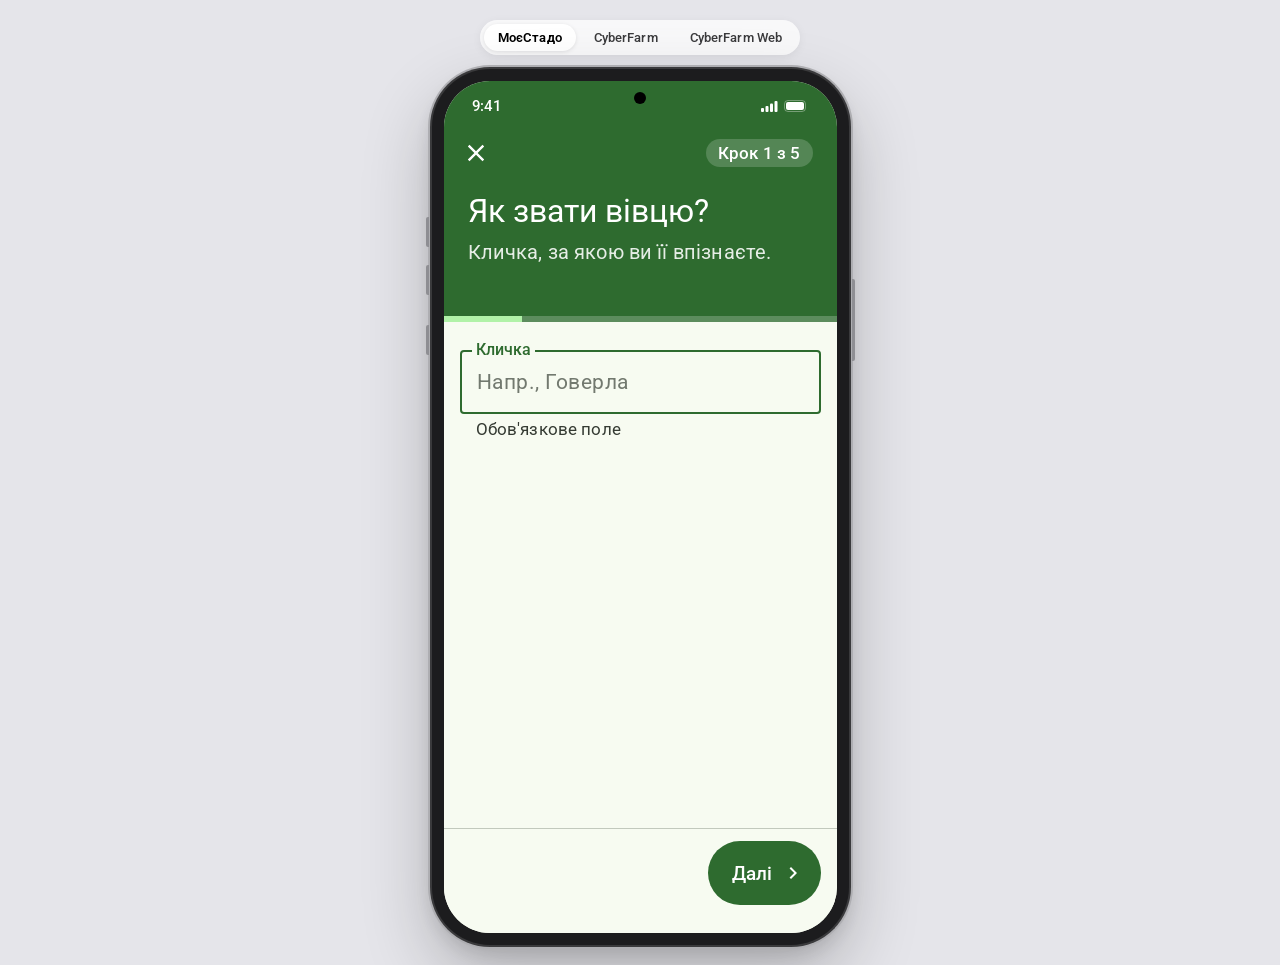
==== commit 49790495: "МоєСтадо: Material 3 (Android) для всіх сторінок, візард додавання вівці; CyberFarm перейменування т" ====
--- a/moe-stado-add.html
+++ b/moe-stado-add.html
@@ -4,370 +4,197 @@
   <meta charset="utf-8">
   <meta name="viewport" content="width=device-width, initial-scale=1.0, viewport-fit=cover">
   <title>Нова вівця — МоєСтадо</title>
+  <link rel="preconnect" href="https://fonts.googleapis.com">
+  <link rel="preconnect" href="https://fonts.gstatic.com" crossorigin>
+  <link rel="stylesheet" href="https://fonts.googleapis.com/css2?family=Roboto:wght@400;500;700&display=swap">
   <link rel="stylesheet" href="./styles.css">
+  <link rel="stylesheet" href="./md3-add.css">
 </head>
-<body class="app-farmer">
+<body class="app-farmer md3">
   <div id="sr-live" class="visually-hidden" aria-live="polite"></div>
 
   <nav class="studio-bar" aria-label="Перемикання додатків">
     <a class="studio-link active" href="./moe-stado.html">МоєСтадо</a>
-    <a class="studio-link" href="./ye-vivtsia.html">єВівця</a>
+    <a class="studio-link" href="./cyberfarm.html">CyberFarm</a>
+    <a class="studio-link" href="./cyberfarm-web.html">CyberFarm Web</a>
   </nav>
 
   <div class="iphone-device">
-    <div class="iphone-screen" id="iphone-screen">
-      <!-- iOS Status Bar + Dynamic Island -->
+    <div class="iphone-screen">
       <div class="ios-statusbar" aria-hidden="true">
         <span class="ios-time">9:41</span>
         <div class="dynamic-island"></div>
         <div class="ios-status-icons">
-          <svg width="17" height="11" viewBox="0 0 17 11" fill="currentColor">
-            <rect x="0" y="7" width="3" height="4" rx="1"/>
-            <rect x="4.5" y="5" width="3" height="6" rx="1"/>
-            <rect x="9" y="2.5" width="3" height="8.5" rx="1"/>
-            <rect x="13.5" y="0" width="3" height="11" rx="1"/>
-          </svg>
-          <svg width="15" height="11" viewBox="0 0 15 11" fill="currentColor">
-            <path d="M7.5 10.8a1.3 1.3 0 1 0 0-2.6 1.3 1.3 0 0 0 0 2.6Zm-3.3-3a4.7 4.7 0 0 1 6.6 0l1.2-1.2a6.4 6.4 0 0 0-9 0l1.2 1.2Zm-2.6-2.6a8.3 8.3 0 0 1 11.8 0L14.6 4A10 10 0 0 0 .4 4l1.2 1.2Z"/>
-          </svg>
-          <svg width="25" height="12" viewBox="0 0 25 12" fill="none">
-            <rect x="0.5" y="0.5" width="21" height="11" rx="3.5" stroke="currentColor" stroke-opacity="0.35"/>
-            <rect x="2" y="2" width="18" height="8" rx="2" fill="currentColor"/>
-            <path d="M23 4v4a2 2 0 0 0 0-4Z" fill="currentColor" fill-opacity="0.4"/>
-          </svg>
+          <svg width="17" height="11" viewBox="0 0 17 11" fill="currentColor"><rect x="0" y="7" width="3" height="4" rx="1"/><rect x="4.5" y="5" width="3" height="6" rx="1"/><rect x="9" y="2.5" width="3" height="8.5" rx="1"/><rect x="13.5" y="0" width="3" height="11" rx="1"/></svg>
+          <svg width="25" height="12" viewBox="0 0 25 12" fill="none"><rect x="0.5" y="0.5" width="21" height="11" rx="3.5" stroke="currentColor" stroke-opacity="0.35"/><rect x="2" y="2" width="18" height="8" rx="2" fill="currentColor"/></svg>
         </div>
       </div>
 
-      <!-- iOS Push Banner -->
-      <div id="ios-banner" class="ios-banner" role="status">
-        <p class="ios-banner-title"></p>
-        <p class="ios-banner-sub"></p>
-      </div>
-
-      <!-- Покроковий iOS Візард створення вівці -->
-      <div class="ios-app">
-        <header class="ios-subpage-navbar">
-          <a class="ios-back-link" id="wizard-back-nav" href="./moe-stado.html" style="visibility:hidden;pointer-events:none;">
-            <svg width="20" height="20" viewBox="0 0 24 24" fill="none" stroke="currentColor" stroke-width="2.4" aria-hidden="true">
-              <path d="m15 19-7-7 7-7" stroke-linecap="round" stroke-linejoin="round"/>
-            </svg>
-            <span id="wizard-back-label">Назад</span>
-          </a>
-
-          <h1 id="wizard-header-title">Нова вівця</h1>
-
-          <a class="ios-nav-btn ios-subpage-end" id="wizard-cancel-btn" href="./moe-stado.html" style="font-size:16px;padding-inline-end:4px;">Скасувати</a>
+      <!-- ===== Material 3: повноекранний діалог «Нова вівця» ===== -->
+      <div class="m3">
+        <header class="m3-hero">
+          <div class="m3-hero-top">
+            <a class="m3-icon-btn on-hero" id="close-btn" href="./moe-stado.html" aria-label="Закрити без збереження">
+              <svg viewBox="0 0 24 24" fill="currentColor" aria-hidden="true"><path d="M19 6.41 17.59 5 12 10.59 6.41 5 5 6.41 10.59 12 5 17.59 6.41 19 12 13.41 17.59 19 19 17.59 13.41 12z"/></svg>
+            </a>
+            <span class="m3-hero-count" id="step-counter">Крок 1 з 5</span>
+          </div>
+          <div class="m3-hero-main">
+            <div class="m3-hero-text">
+              <h2 class="m3-hero-title" id="hero-title" tabindex="-1">Як звати вівцю?</h2>
+              <p class="m3-hero-lead" id="hero-lead"></p>
+            </div>
+          </div>
+          <div class="m3-progress" role="progressbar" aria-labelledby="step-counter" aria-valuemin="1" aria-valuemax="5" aria-valuenow="1">
+            <span id="progress-fill"></span>
+          </div>
         </header>
 
-        <nav aria-label="Етапи створення вівці">
-          <ol class="ios-wizard-progress" id="wizard-progress">
-            <li class="ios-wizard-bar" aria-current="step"><span class="visually-hidden">Крок 1: Кличка вівці</span></li>
-            <li class="ios-wizard-bar"><span class="visually-hidden">Крок 2: Вухо з біркою</span></li>
-            <li class="ios-wizard-bar"><span class="visually-hidden">Крок 3: Фото у повний зріст</span></li>
-            <li class="ios-wizard-bar"><span class="visually-hidden">Крок 4: Рожеве свідоцтво</span></li>
-            <li class="ios-wizard-bar"><span class="visually-hidden">Крок 5: Картка вівці</span></li>
-          </ol>
-        </nav>
-
-        <form id="sheep-wizard-form" class="ios-wizard-form" method="POST" action="#" aria-labelledby="wizard-header-title" novalidate>
-          <!-- КРОК 1: ОКРЕМО ЛИШЕ ПОЛЕ ДЛЯ ВВОДУ КЛИЧКИ ВІВЦІ -->
-          <section class="ios-wizard-step" id="step-1" data-step="1">
-            <div class="ios-wizard-head">
-              <h2 class="ios-wizard-title" id="step-1-heading" tabindex="-1">Кличка вівці</h2>
-              <p class="ios-wizard-sub">Введіть ім'я (кличку) нової вівці для обліку у стаді</p>
-            </div>
-
-            <div class="ios-group">
-              <div class="ios-field-row">
-                <label for="in-sheep-name">Кличка</label>
-                <input
-                  type="text"
-                  id="in-sheep-name"
-                  name="sheepName"
-                  placeholder="Напр., Говерла"
-                  enterkeyhint="next"
-                  aria-describedby="step1-error"
-                  autofocus
-                  required
-                >
-              </div>
-            </div>
-
-            <p class="ios-field-error" id="step1-error" role="alert" hidden></p>
-          </section>
-
-          <!-- КРОК 2: ПОВНОЕКРАННЕ ФОТО ВУХА З БІРКОЮ + ПУНКТИРНИЙ СИЛУЕТ ВУХА З БІРКОЮ -->
-          <section class="ios-wizard-step ios-cam-step" id="step-2" data-step="2" hidden>
-            <div class="ios-cam-canvas" id="vf-ear">
-              <img class="ios-viewfinder-img" id="preview-ear" alt="Знімок вуха з біркою" width="393" height="852" hidden>
-            </div>
-
-            <div class="ios-cam-head">
-              <h2 class="ios-cam-title" id="step-2-heading" tabindex="-1">Вухо з біркою</h2>
-              <p class="ios-cam-sub">Сумістіть вухо та бирку з пунктирним контуром</p>
-              <span class="ios-vf-status" id="status-ear" hidden>✓ Фото бирки додано</span>
-            </div>
-
-            <!-- Пунктирний силует у вигляді вуха вівці з прикріпленою біркою -->
-            <div class="ios-cam-guide" aria-hidden="true">
-              <svg viewBox="0 0 280 250" fill="none">
-                <defs>
-                  <mask id="ear-behind-tag-mask">
-                    <rect x="0" y="0" width="280" height="250" fill="#FFFFFF"/>
-                    <path d="M128 100 Q128 88 148 88 Q168 88 168 100 L172 124 L200 148 Q205 153 205 160 L205 224 Q205 235 194 235 L102 235 Q91 235 91 224 L91 160 Q91 153 96 148 L124 124 Z" fill="#000000"/>
-                  </mask>
-                </defs>
-
-                <!-- Лінія прилягання до голови вівці зліва -->
-                <path
-                  d="M28 32 C42 62, 42 118, 26 154"
-                  stroke="rgba(255,255,255,0.52)"
-                  stroke-width="2.4"
-                  stroke-dasharray="6 6"
-                  stroke-linecap="round"
-                />
-
-                <!-- Силует вуха вівці (пунктиром) -->
-                <g mask="url(#ear-behind-tag-mask)">
-                  <path
-                    d="M38 58 C88 24, 188 22, 250 66 C268 79, 268 103, 248 117 C198 150, 114 152, 38 124"
-                    stroke="#FFFFFF"
-                    stroke-width="2.8"
-                    stroke-dasharray="8 6"
-                    stroke-linecap="round"
-                    stroke-linejoin="round"
-                  />
-                  <!-- Внутрішня складка вушної раковини -->
-                  <path
-                    d="M62 78 C110 54, 180 54, 226 82"
-                    stroke="rgba(255,255,255,0.6)"
-                    stroke-width="2.1"
-                    stroke-dasharray="6 6"
-                    stroke-linecap="round"
-                  />
-                </g>
-
-                <!-- Силует вушної бірки (пунктиром), закріпленої на вусі -->
-                <path
-                  d="M131 102 Q131 92 148 92 Q165 92 165 102 L169 126 L196 150 Q200 154 200 160 L200 222 Q200 232 190 232 L106 232 Q96 232 96 222 L96 160 Q96 154 100 150 L127 126 Z"
-                  stroke="#FFFFFF"
-                  stroke-width="2.8"
-                  stroke-dasharray="8 6"
-                  stroke-linejoin="round"
-                />
-                <!-- Кліпса-шпилька проколу на вусі -->
-                <circle
-                  cx="148"
-                  cy="108"
-                  r="6.5"
-                  stroke="#FFFFFF"
-                  stroke-width="2.3"
-                  stroke-dasharray="4 3"
-                />
-                <!-- Пунктирні лінії коду UA на бірці -->
-                <path
-                  d="M114 174 H182 M114 194 H182 M126 212 H170"
-                  stroke="rgba(255,255,255,0.62)"
-                  stroke-width="2.1"
-                  stroke-dasharray="5 5"
-                  stroke-linecap="round"
-                />
-              </svg>
-            </div>
-
-            <div class="ios-cam-dock">
-              <div id="manual-tag-wrap" hidden>
-                <div class="ios-cam-glass-card">
-                  <div class="ios-cam-glass-row">
-                    <label for="in-ear-tag">Номер бірки</label>
-                    <input
-                      type="text"
-                      id="in-ear-tag"
-                      name="earTagNumber"
-                      placeholder="UA-2600501234"
-                      autocorrect="off"
-                      autocapitalize="none"
-                      spellcheck="false"
-                      enterkeyhint="next"
-                      aria-describedby="step2-error"
-                    >
-                  </div>
-                </div>
-              </div>
-
-              <p class="ios-cam-error" id="step2-error" role="alert" hidden></p>
-
-              <div class="ios-cam-controls-row">
-                <button type="button" class="ios-vf-chip" id="demo-ear-btn">Демо-фото</button>
-                <div>
-                  <input type="file" id="photo-ear-file" name="earTagPhoto" accept="image/*" capture="environment" class="visually-hidden">
-                  <label for="photo-ear-file" class="ios-shutter-btn" aria-label="Сфотографувати вухо з біркою"></label>
-                </div>
-                <span></span>
-              </div>
-
-              <button type="button" class="ios-cam-manual-btn" id="manual-tag-btn" aria-expanded="false" aria-controls="manual-tag-wrap">
-                Ввести номер бірки вручну
-              </button>
-            </div>
-          </section>
-
-          <!-- КРОК 3: ПОВНОЕКРАННЕ ФОТО ВІВЦІ У ПОВНИЙ ЗРІСТ -->
-          <section class="ios-wizard-step ios-cam-step" id="step-3" data-step="3" hidden>
-            <div class="ios-cam-canvas" id="vf-body">
-              <img class="ios-viewfinder-img" id="preview-body" alt="Фото вівці у повний зріст" width="393" height="852" hidden>
-            </div>
-
-            <div class="ios-cam-head">
-              <h2 class="ios-cam-title" id="step-3-heading" tabindex="-1">У повний зріст</h2>
-              <p class="ios-cam-sub">Помістіть вівцю збоку у повний зріст у контур кадру</p>
-              <span class="ios-vf-status" id="status-body" hidden>✓ Фото додано</span>
-            </div>
-
-            <div class="ios-cam-guide" aria-hidden="true">
-              <svg viewBox="0 0 280 210" fill="none">
-                <rect x="14" y="14" width="252" height="182" rx="22" stroke="rgba(255,255,255,0.45)" stroke-width="2" stroke-dasharray="7 6"/>
-                <path
-                  d="M74 134 C58 130, 52 112, 60 98 C56 82, 68 66, 86 66 C98 52, 124 50, 140 60 C158 50, 184 56, 194 72 C206 66, 224 68, 232 78 C240 88, 232 100, 218 102 C214 118, 200 130, 184 134 L184 168 M164 136 L164 168 M104 136 L104 168 M84 134 L84 168"
-                  stroke="#FFFFFF"
-                  stroke-width="2.6"
-                  stroke-dasharray="7 5"
-                  stroke-linecap="round"
-                  stroke-linejoin="round"
-                />
-              </svg>
-            </div>
-
-            <div class="ios-cam-dock">
-              <p class="ios-cam-error" id="step3-error" role="alert" hidden></p>
-
-              <div class="ios-cam-controls-row">
-                <button type="button" class="ios-vf-chip" id="demo-body-btn">Демо-фото</button>
-                <div>
-                  <input type="file" id="photo-body-file" name="fullBodyPhoto" accept="image/*" capture="environment" class="visually-hidden">
-                  <label for="photo-body-file" class="ios-shutter-btn" aria-label="Сфотографувати вівцю у повний зріст"></label>
-                </div>
-                <span></span>
-              </div>
-            </div>
-          </section>
-
-          <!-- КРОК 4: ПОВНОЕКРАННЕ ФОТО РОЖЕВОГО СВІДОЦТВА -->
-          <section class="ios-wizard-step ios-cam-step" id="step-4" data-step="4" hidden>
-            <div class="ios-cam-canvas" id="vf-cert">
-              <img class="ios-viewfinder-img" id="preview-cert" alt="Рожеве державне свідоцтво" width="393" height="852" hidden>
-            </div>
-
-            <div class="ios-cam-head">
-              <h2 class="ios-cam-title" id="step-4-heading" tabindex="-1">Рожеве свідоцтво</h2>
-              <p class="ios-cam-sub">Наведіть камеру на рожевий бланк державного зразка</p>
-              <span class="ios-vf-status" id="status-cert" hidden>✓ Фото додано</span>
-            </div>
-
-            <div class="ios-cam-guide" aria-hidden="true">
-              <svg viewBox="0 0 240 280" fill="none">
-                <rect x="28" y="16" width="184" height="248" rx="14" stroke="#FFFFFF" stroke-width="2.7" stroke-dasharray="8 6"/>
-                <path d="M58 62 H182 M58 94 H182 M58 126 H156 M58 158 H172" stroke="rgba(255,255,255,0.58)" stroke-width="2.2" stroke-dasharray="6 6" stroke-linecap="round"/>
-                <circle cx="158" cy="212" r="22" stroke="rgba(255,255,255,0.62)" stroke-width="2.2" stroke-dasharray="5 5"/>
-              </svg>
-            </div>
-
-            <div class="ios-cam-dock">
-              <p class="ios-cam-error" id="step4-error" role="alert" hidden></p>
-
-              <div class="ios-cam-controls-row">
-                <button type="button" class="ios-vf-chip" id="demo-cert-btn">Демо-фото</button>
-                <div>
-                  <input type="file" id="photo-cert-file" name="stateCertificatePhoto" accept="image/*" capture="environment" class="visually-hidden">
-                  <label for="photo-cert-file" class="ios-shutter-btn" aria-label="Сфотографувати рожеве свідоцтво"></label>
-                </div>
-                <span></span>
-              </div>
-            </div>
-          </section>
-
-          <!-- КРОК 5: ПІДСУМОК ТА ПРИЗНАЧЕННЯ -->
-          <section class="ios-wizard-step" id="step-5" data-step="5" hidden>
-            <div class="ios-wizard-head">
-              <h2 class="ios-wizard-title" id="step-5-heading" tabindex="-1">Картка вівці</h2>
-              <p class="ios-wizard-sub">Перевірте дані та оберіть призначення вівці у стаді</p>
-            </div>
-
-            <div class="ios-section-header">Основні дані</div>
-            <div class="ios-group">
-              <div class="ios-field-row">
-                <label for="in-sheep-name-review">Кличка</label>
-                <input
-                  type="text"
-                  id="in-sheep-name-review"
-                  name="sheepNameConfirm"
-                  placeholder="Напр., Говерла"
-                  enterkeyhint="done"
-                  aria-describedby="step5-error"
-                  required
-                >
-              </div>
-              <div class="ios-field-row">
-                <label for="in-ear-tag-review">Бирка</label>
-                <input
-                  type="text"
-                  id="in-ear-tag-review"
-                  name="earTagNumberConfirm"
-                  placeholder="UA-2600501234"
-                  autocorrect="off"
-                  autocapitalize="none"
-                  spellcheck="false"
-                  enterkeyhint="done"
-                  aria-describedby="step5-error"
-                >
-              </div>
-              <div class="ios-field-row">
-                <label for="in-purpose">Призначення</label>
-                <select id="in-purpose" name="purpose">
+        <form class="m3-form" id="wizard" action="#" novalidate aria-label="Нова вівця">
+          <div class="m3-body" id="wizard-body">
+
+            <!-- КРОК 1: кличка -->
+            <section class="m3-step" data-title="Як звати вівцю?" data-lead="Кличка, за якою ви її впізнаєте." data-step="1">
+                                          <div class="m3-field" id="field-name">
+                <input type="text" id="in-name" placeholder="Напр., Говерла" autocomplete="off" enterkeyhint="next" aria-describedby="name-support" required>
+                <label for="in-name">Кличка</label>
+                <p class="m3-support" id="name-support">Обов'язкове поле</p>
+              </div>
+            </section>
+
+            <!-- КРОК 2: вухо з биркою -->
+            <section class="m3-step" data-title="Бирка на вусі" data-lead="Номер бирки розпізнається з фото." data-step="2" hidden>
+                                                        <div class="m3-photo-card">
+                <div class="m3-photo-frame" data-frame="ear">
+                  <svg class="m3-guide" viewBox="0 0 280 250" fill="none" stroke="currentColor" stroke-width="3" stroke-dasharray="8 6" stroke-linecap="round" stroke-linejoin="round" aria-hidden="true">
+                    <path d="M38 58 C88 24, 188 22, 250 66 C268 79, 268 103, 248 117 C198 150, 114 152, 38 124"/>
+                    <path d="M131 102 Q131 92 148 92 Q165 92 165 102 L169 126 L196 150 Q200 154 200 160 L200 222 Q200 232 190 232 L106 232 Q96 232 96 222 L96 160 Q96 154 100 150 L127 126 Z"/>
+                    <path d="M114 174 H182 M114 194 H182 M126 212 H170" stroke-width="2.4"/>
+                  </svg>
+                  <img alt="Фото вуха з биркою" data-img="ear" hidden>
+                  <span class="m3-photo-status" data-status="ear" hidden>
+                    <svg viewBox="0 0 24 24" fill="currentColor" aria-hidden="true"><path d="M9 16.17 4.83 12l-1.42 1.41L9 19 21 7l-1.41-1.41z"/></svg>
+                    Фото додано
+                  </span>
+                </div>
+                <div class="m3-photo-actions">
+                  <button type="button" class="m3-btn tonal" data-shoot="ear" data-demo="ear">
+                    <svg viewBox="0 0 24 24" fill="currentColor" aria-hidden="true"><path d="M12 15.2a3.2 3.2 0 1 0 0-6.4 3.2 3.2 0 0 0 0 6.4zM9 2 7.17 4H4a2 2 0 0 0-2 2v12a2 2 0 0 0 2 2h16a2 2 0 0 0 2-2V6a2 2 0 0 0-2-2h-3.17L15 2H9zm3 15a5 5 0 1 1 0-10 5 5 0 0 1 0 10z"/></svg>
+                    <span>Сфотографувати</span>
+                  </button>
+                </div>
+              </div>
+              <h3 class="m3-subhead">Розпізнаний номер</h3>
+              <div class="m3-field has-trailing" id="field-tag">
+                <input type="text" id="in-tag" placeholder="UA-2600501234" autocomplete="off" autocapitalize="characters" spellcheck="false" enterkeyhint="next" aria-describedby="tag-support">
+                <label for="in-tag">Номер бирки</label>
+                <span class="m3-trailing" aria-hidden="true">
+                  <svg viewBox="0 0 24 24" fill="currentColor" width="24" height="24"><path d="M7 3H4v3H2V1h5v2zm15 3V1h-5v2h3v3h2zM7 21H4v-3H2v5h5v-2zm13-3v3h-3v2h5v-5h-2zM17 6H7v12h10V6zm2 12c0 1.1-.9 2-2 2H7c-1.1 0-2-.9-2-2V6c0-1.1.9-2 2-2h10c1.1 0 2 .9 2 2v12zM15 8H9v2h6V8zm0 3H9v2h6v-2zm0 3H9v2h6v-2z"/></svg>
+                </span>
+                <p class="m3-support" id="tag-support">Номер з’явиться після фото. Можна ввести вручну.</p>
+              </div>
+            </section>
+
+            <!-- КРОК 3: у повний зріст -->
+            <section class="m3-step" data-title="Вівця збоку" data-lead="Збоку, на весь зріст." data-step="3" hidden>
+                                          <div class="m3-photo-card">
+                <div class="m3-photo-frame" data-frame="body">
+                  <svg class="m3-guide" viewBox="0 0 280 210" fill="none" stroke="currentColor" stroke-width="3" stroke-dasharray="8 6" stroke-linecap="round" stroke-linejoin="round" aria-hidden="true">
+                    <path d="M74 134 C58 130, 52 112, 60 98 C56 82, 68 66, 86 66 C98 52, 124 50, 140 60 C158 50, 184 56, 194 72 C206 66, 224 68, 232 78 C240 88, 232 100, 218 102 C214 118, 200 130, 184 134 L184 168 M164 136 L164 168 M104 136 L104 168 M84 134 L84 168"/>
+                  </svg>
+                  <img alt="Фото вівці у повний зріст" data-img="body" hidden>
+                  <span class="m3-photo-status" data-status="body" hidden>
+                    <svg viewBox="0 0 24 24" fill="currentColor" aria-hidden="true"><path d="M9 16.17 4.83 12l-1.42 1.41L9 19 21 7l-1.41-1.41z"/></svg>
+                    Фото додано
+                  </span>
+                </div>
+                <div class="m3-photo-actions">
+                  <button type="button" class="m3-btn tonal" data-shoot="body" data-demo="body">
+                    <svg viewBox="0 0 24 24" fill="currentColor" aria-hidden="true"><path d="M12 15.2a3.2 3.2 0 1 0 0-6.4 3.2 3.2 0 0 0 0 6.4zM9 2 7.17 4H4a2 2 0 0 0-2 2v12a2 2 0 0 0 2 2h16a2 2 0 0 0 2-2V6a2 2 0 0 0-2-2h-3.17L15 2H9zm3 15a5 5 0 1 1 0-10 5 5 0 0 1 0 10z"/></svg>
+                    <span>Сфотографувати</span>
+                  </button>
+                </div>
+              </div>
+            </section>
+
+            <!-- КРОК 4: рожеве свідоцтво -->
+            <section class="m3-step" data-title="Свідоцтво" data-lead="Потрібне для верифікації вівці." data-step="4" hidden>
+                                          <div class="m3-photo-card">
+                <div class="m3-photo-frame" data-frame="cert">
+                  <svg class="m3-guide" viewBox="0 0 240 280" fill="none" stroke="currentColor" stroke-width="3" stroke-dasharray="8 6" stroke-linecap="round" aria-hidden="true" style="inline-size:44%;">
+                    <rect x="28" y="16" width="184" height="248" rx="14"/>
+                    <path d="M58 62 H182 M58 94 H182 M58 126 H156 M58 158 H172" stroke-width="2.4"/>
+                    <circle cx="158" cy="212" r="22" stroke-width="2.4"/>
+                  </svg>
+                  <img alt="Фото рожевого свідоцтва" data-img="cert" hidden>
+                  <span class="m3-photo-status" data-status="cert" hidden>
+                    <svg viewBox="0 0 24 24" fill="currentColor" aria-hidden="true"><path d="M9 16.17 4.83 12l-1.42 1.41L9 19 21 7l-1.41-1.41z"/></svg>
+                    Фото додано
+                  </span>
+                </div>
+                <div class="m3-photo-actions">
+                  <button type="button" class="m3-btn tonal" data-shoot="cert" data-demo="cert">
+                    <svg viewBox="0 0 24 24" fill="currentColor" aria-hidden="true"><path d="M12 15.2a3.2 3.2 0 1 0 0-6.4 3.2 3.2 0 0 0 0 6.4zM9 2 7.17 4H4a2 2 0 0 0-2 2v12a2 2 0 0 0 2 2h16a2 2 0 0 0 2-2V6a2 2 0 0 0-2-2h-3.17L15 2H9zm3 15a5 5 0 1 1 0-10 5 5 0 0 1 0 10z"/></svg>
+                    <span>Сфотографувати</span>
+                  </button>
+                </div>
+              </div>
+            </section>
+
+            <!-- КРОК 5: перевірка -->
+            <section class="m3-step" data-title="Перевірте дані" data-lead="Виправте й оберіть призначення." data-step="5" hidden>
+                            
+              <div class="m3-field" id="field-name-2">
+                <input type="text" id="in-name-2" placeholder="Напр., Говерла" autocomplete="off" required aria-describedby="name2-support">
+                <label for="in-name-2">Кличка</label>
+                <p class="m3-support" id="name2-support" hidden></p>
+              </div>
+              <div class="m3-field">
+                <input type="text" id="in-tag-2" placeholder="UA-2600501234" autocomplete="off" autocapitalize="characters" spellcheck="false">
+                <label for="in-tag-2">Номер бирки</label>
+              </div>
+              <div class="m3-field">
+                <select id="in-purpose">
                   <option value="ForBreeding" selected>На розмноження</option>
                   <option value="ForMeat">На м'ясо</option>
                 </select>
-              </div>
-            </div>
-
-            <div class="ios-section-header">Фотографії (необов'язково)</div>
-            <div class="ios-group" id="review-photos-list"></div>
-
-            <div class="ios-section-header">GPS-маячок</div>
-            <div class="ios-group">
-              <div class="ios-field-row">
-                <label for="in-gps-tracker">ID маячка</label>
-                <input
-                  type="text"
-                  id="in-gps-tracker"
-                  name="gpsTrackerId"
-                  placeholder="GPS-UA-0000"
-                  autocorrect="off"
-                  autocapitalize="none"
-                  spellcheck="false"
-                  enterkeyhint="done"
-                >
-              </div>
-              <div class="ios-row">
-                <div class="ios-row-main">
-                  <p class="ios-row-title" style="font-size:15px;font-weight:500;">Bluetooth / LoRaWAN трекер</p>
-                  <p class="ios-row-sub" id="gps-pair-status">Не підключено</p>
-                </div>
-                <button type="button" class="ios-nav-btn" id="pair-gps-btn" style="font-size:14px;">Знайти поруч</button>
-              </div>
-            </div>
-
-            <p class="ios-field-error" id="step5-error" role="alert" hidden></p>
-          </section>
-
-          <div class="ios-wizard-footer">
-            <button type="button" class="ios-primary-btn" id="wizard-next-btn" enterkeyhint="next">Далі</button>
-            <button type="submit" class="ios-primary-btn" id="wizard-submit-btn" hidden>Додати вівцю</button>
+                <label for="in-purpose">Призначення</label>
+                <span class="m3-trailing" aria-hidden="true">
+                  <svg viewBox="0 0 24 24" fill="currentColor" width="24" height="24"><path d="M7 10l5 5 5-5z"/></svg>
+                </span>
+              </div>
+
+              <h3 class="m3-subhead">Фотографії</h3>
+              <ul class="m3-photo-grid" id="photo-list"></ul>
+
+              <h3 class="m3-subhead">GPS-маячок</h3>
+              <div class="m3-field">
+                <input type="text" id="in-gps" placeholder="GPS-UA-0000" autocomplete="off" autocapitalize="characters" spellcheck="false">
+                <label for="in-gps">ID маячка (необов'язково)</label>
+              </div>
+              <div class="m3-gps-row">
+                <button type="button" class="m3-btn tonal" id="gps-find-btn">
+                  <svg viewBox="0 0 24 24" fill="currentColor" aria-hidden="true"><path d="M17.71 7.71 12 2h-1v7.59L6.41 5 5 6.41 10.59 12 5 17.59 6.41 19 11 14.41V22h1l5.71-5.71-4.3-4.29 4.3-4.29zM13 5.83l1.88 1.88L13 9.59V5.83zm1.88 10.46L13 18.17v-3.76l1.88 1.88z"/></svg>
+                  <span>Знайти поруч</span>
+                </button>
+                <span class="m3-chip" id="gps-chip">Не підключено</span>
+              </div>
+            </section>
+          </div>
+
+          <div class="m3-actions">
+            <button type="button" class="m3-btn text" id="back-btn" hidden>
+              <svg viewBox="0 0 24 24" fill="currentColor" aria-hidden="true"><path d="M15.41 7.41 14 6l-6 6 6 6 1.41-1.41L10.83 12z"/></svg>
+              Назад
+            </button>
+            <span class="m3-actions-spacer"></span>
+            <button type="submit" class="m3-btn filled" id="next-btn">
+              <span id="next-label">Далі</span>
+              <svg viewBox="0 0 24 24" fill="currentColor" aria-hidden="true" id="next-icon"><path d="M10 6 8.59 7.41 13.17 12l-4.58 4.59L10 18l6-6z"/></svg>
+            </button>
           </div>
         </form>
       </div>
-
-      <div class="home-indicator" aria-hidden="true"></div>
     </div>
   </div>
 
@@ -378,387 +205,205 @@
 
       const Store = window.SheepSystemStore;
       const UI = window.SheepSystemUI;
-
-      const activeFarmerCode = localStorage.getItem('ios_farmer_code') || 'FRM-00001';
-      let currentStep = 1;
-      const totalSteps = 5;
-
-      const stagedPhotos = {
-        ear: '',
-        body: '',
-        cert: ''
+      const farmerCode = localStorage.getItem('ios_farmer_code') || 'FRM-00001';
+      const TOTAL = 5;
+      let step = 1;
+      const photos = { ear: '', body: '', cert: '' };
+
+      const $ = (id) => document.getElementById(id);
+      const steps = Array.from(document.querySelectorAll('.m3-step'));
+      const nameIn = $('in-name');
+      const name2In = $('in-name-2');
+      const tagIn = $('in-tag');
+      const tag2In = $('in-tag-2');
+      const gpsIn = $('in-gps');
+      const body = $('wizard-body');
+
+      const ico = (d) => `<svg viewBox="0 0 24 24" fill="currentColor"><path d="${d}"/></svg>`;
+      const HERO_ICONS = {
+        1: ico('M17.63 5.84C17.27 5.33 16.67 5 16 5L5 5.01C3.9 5.01 3 5.9 3 7v10c0 1.1.9 1.99 2 1.99L16 19c.67 0 1.27-.33 1.63-.84L22 12l-4.37-6.16z'),
+        2: ico('M12 15.2a3.2 3.2 0 1 0 0-6.4 3.2 3.2 0 0 0 0 6.4zM9 2 7.17 4H4a2 2 0 0 0-2 2v12a2 2 0 0 0 2 2h16a2 2 0 0 0 2-2V6a2 2 0 0 0-2-2h-3.17L15 2H9zm3 15a5 5 0 1 1 0-10 5 5 0 0 1 0 10z'),
+        3: ico('M21 19V5a2 2 0 0 0-2-2H5a2 2 0 0 0-2 2v14a2 2 0 0 0 2 2h14a2 2 0 0 0 2-2zM8.5 13.5l2.5 3.01L14.5 12l4.5 6H5l3.5-4.5z'),
+        4: ico('M14 2H6c-1.1 0-1.99.9-1.99 2L4 20c0 1.1.89 2 1.99 2H18c1.1 0 2-.9 2-2V8l-6-6zm2 16H8v-2h8v2zm0-4H8v-2h8v2zm-3-5V3.5L18.5 9H13z'),
+        5: ico('M19 3h-4.18C14.4 1.84 13.3 1 12 1s-2.4.84-2.82 2H5c-1.1 0-2 .9-2 2v14c0 1.1.9 2 2 2h14c1.1 0 2-.9 2-2V5c0-1.1-.9-2-2-2zm-7 0c.55 0 1 .45 1 1s-.45 1-1 1-1-.45-1-1 .45-1 1-1zm-2 14-4-4 1.41-1.41L10 14.17l6.59-6.59L18 9l-8 8z')
       };
-
-      const iphoneScreen = document.getElementById('iphone-screen');
-      const form = document.getElementById('sheep-wizard-form');
-      const backNav = document.getElementById('wizard-back-nav');
-      const nextBtn = document.getElementById('wizard-next-btn');
-      const submitBtn = document.getElementById('wizard-submit-btn');
-      const progressBars = Array.from(document.querySelectorAll('#wizard-progress .ios-wizard-bar'));
-
-      const manualTagBtn = document.getElementById('manual-tag-btn');
-      const manualTagWrap = document.getElementById('manual-tag-wrap');
-      const earTagInput = document.getElementById('in-ear-tag');
-      const earTagReviewInput = document.getElementById('in-ear-tag-review');
-      const sheepNameInput = document.getElementById('in-sheep-name');
-      const sheepNameReviewInput = document.getElementById('in-sheep-name-review');
-      const purposeSelect = document.getElementById('in-purpose');
-      const gpsTrackerInput = document.getElementById('in-gps-tracker');
-      const pairGpsBtn = document.getElementById('pair-gps-btn');
-      const gpsPairStatus = document.getElementById('gps-pair-status');
-
-      const stepEls = {
-        1: document.getElementById('step-1'),
-        2: document.getElementById('step-2'),
-        3: document.getElementById('step-3'),
-        4: document.getElementById('step-4'),
-        5: document.getElementById('step-5')
-      };
-
-      function esc(str) {
-        return String(str ?? '')
-          .replace(/&/g, '&amp;')
-          .replace(/</g, '&lt;')
-          .replace(/>/g, '&gt;')
-          .replace(/"/g, '&quot;');
+      const esc = (s) => String(s ?? '').replace(/&/g, '&amp;').replace(/</g, '&lt;').replace(/>/g, '&gt;').replace(/"/g, '&quot;');
+      const randomTag = () => 'UA-' + Math.floor(2600500000 + Math.random() * 899999);
+      const randomGps = () => 'GPS-UA-' + Math.floor(1000 + Math.random() * 8999);
+
+      function setNameError(field, input, support, msg) {
+        field.classList.toggle('error', !!msg);
+        if (msg) {
+          support.hidden = false;
+          support.textContent = msg;
+          input.setAttribute('aria-invalid', 'true');
+          input.focus();
+        } else {
+          input.removeAttribute('aria-invalid');
+          if (support.id === 'name-support') support.textContent = "Обов'язкове поле";
+          else support.hidden = true;
+        }
       }
 
-      function randomTag() {
-        return 'UA-' + Math.floor(2600500000 + Math.random() * 899999);
+      function setPhoto(key, src) {
+        photos[key] = src;
+        const img = document.querySelector(`[data-img="${key}"]`);
+        const frame = document.querySelector(`[data-frame="${key}"]`);
+        const status = document.querySelector(`[data-status="${key}"]`);
+        const shootLabel = document.querySelector(`[data-shoot="${key}"] span`);
+        img.hidden = !src;
+        if (src) img.src = src; else img.removeAttribute('src');
+        frame.classList.toggle('has-photo', !!src);
+        status.hidden = !src;
+        shootLabel.textContent = src ? 'Перезняти' : 'Сфотографувати';
+        if (key === 'ear' && src && !tagIn.value.trim()) {
+          tagIn.value = randomTag();
+          tag2In.value = tagIn.value;
+          const sup = $('tag-support');
+          sup.textContent = '✓ Номер розпізнано з фото. Перевірте його.';
+          sup.classList.add('ok');
+        }
+        if (key === 'ear' && src) {
+          requestAnimationFrame(() => $('field-tag').scrollIntoView({ behavior: 'smooth', block: 'center' }));
+        }
       }
 
-      function randomGpsId() {
-        return 'GPS-UA-' + Math.floor(1000 + Math.random() * 8999);
+      function renderPhotoList() {
+        const rows = [
+          { key: 'ear', label: 'Бирка', step: 2 },
+          { key: 'body', label: 'Збоку', step: 3 },
+          { key: 'cert', label: 'Свідоцтво', step: 4 }
+        ];
+        $('photo-list').innerHTML = rows.map((r) => {
+          const has = !!photos[r.key];
+          return `
+            <li>
+              <button type="button" class="m3-photo-tile${has ? ' has' : ''}" data-goto="${r.step}" aria-label="${esc(r.label)}: ${has ? 'змінити фото' : 'додати фото'}">
+                <span class="m3-photo-tile-img">${has
+                  ? `<img src="${photos[r.key]}" alt="">`
+                  : '<svg viewBox="0 0 24 24" fill="currentColor" aria-hidden="true"><path d="M19 13h-6v6h-2v-6H5v-2h6V5h2v6h6v2z"/></svg>'}
+                  ${has ? '<span class="m3-photo-tile-badge" aria-hidden="true"><svg viewBox="0 0 24 24" fill="currentColor"><path d="M9 16.17 4.83 12l-1.42 1.41L9 19 21 7l-1.41-1.41z"/></svg></span>' : ''}
+                </span>
+                <span class="m3-photo-tile-label">${esc(r.label)}</span>
+              </button>
+            </li>`;
+        }).join('');
       }
 
-      function updateGpsStatusUI() {
-        const val = gpsTrackerInput.value.trim();
-        if (val) {
-          gpsPairStatus.textContent = `Прив’язано (${val}) • Сигнал 98%`;
-          gpsPairStatus.style.color = 'var(--ios-green-ink)';
-          pairGpsBtn.textContent = 'Змінити';
-        } else {
-          gpsPairStatus.textContent = 'Не підключено';
-          gpsPairStatus.style.color = 'var(--ios-secondary)';
-          pairGpsBtn.textContent = 'Знайти поруч';
-        }
+      function updateGps() {
+        const chip = $('gps-chip');
+        const v = gpsIn.value.trim();
+        chip.classList.toggle('ok', !!v);
+        chip.innerHTML = v
+          ? '<svg viewBox="0 0 24 24" fill="currentColor" aria-hidden="true"><path d="M9 16.17 4.83 12l-1.42 1.41L9 19 21 7l-1.41-1.41z"/></svg>Підключено'
+          : 'Не підключено';
+        $('gps-find-btn').querySelector('span').textContent = v ? 'Змінити маячок' : 'Знайти поруч';
       }
 
-      pairGpsBtn.addEventListener('click', () => {
-        gpsTrackerInput.value = randomGpsId();
-        updateGpsStatusUI();
+      function go(n) {
+        step = Math.max(1, Math.min(TOTAL, n));
+        steps.forEach((s) => { s.hidden = Number(s.dataset.step) !== step; });
+        $('step-counter').textContent = `Крок ${step} з ${TOTAL}`;
+        $('progress-fill').style.inlineSize = `${(step / TOTAL) * 100}%`;
+        document.querySelector('.m3-progress').setAttribute('aria-valuenow', String(step));
+        $('back-btn').hidden = step === 1;
+        const cur = steps[step - 1];
+        $('hero-title').textContent = cur.dataset.title;
+        $('hero-lead').textContent = cur.dataset.lead;
+        $('next-label').textContent = step === TOTAL ? 'Додати вівцю' : 'Далі';
+        $('next-icon').style.display = step === TOTAL ? 'none' : '';
+        if (step === TOTAL) {
+          name2In.value = nameIn.value.trim();
+          if (!tagIn.value.trim()) tagIn.value = randomTag();
+          tag2In.value = tagIn.value.trim();
+          renderPhotoList();
+          updateGps();
+        }
+        body.scrollTop = 0;
+        if (step === 1) nameIn.focus({ preventScroll: true });
+        else $('hero-title').focus({ preventScroll: true });
+      }
+
+      function refreshNextLabel() { if (step >= 2 && step <= 4) go(step); }
+
+      // Події
+      nameIn.addEventListener('input', () => setNameError($('field-name'), nameIn, $('name-support'), ''));
+      name2In.addEventListener('input', () => { nameIn.value = name2In.value; setNameError($('field-name-2'), name2In, $('name2-support'), ''); });
+      tagIn.addEventListener('input', () => {
+        tag2In.value = tagIn.value;
+        const sup = $('tag-support');
+        sup.textContent = 'Номер з’явиться після фото. Можна ввести вручну.';
+        sup.classList.remove('ok');
       });
-
-      gpsTrackerInput.addEventListener('input', updateGpsStatusUI);
-
-      function setError(stepNum, message, invalidControl) {
-        const el = document.getElementById(`step${stepNum}-error`);
-        if (!el) return;
-        if (message) {
-          el.textContent = message;
-          el.hidden = false;
-          if (invalidControl) {
-            invalidControl.setAttribute('aria-invalid', 'true');
-            invalidControl.focus({ preventScroll: true });
+      tag2In.addEventListener('input', () => { tagIn.value = tag2In.value; });
+      gpsIn.addEventListener('input', updateGps);
+      $('gps-find-btn').addEventListener('click', () => { gpsIn.value = randomGps(); updateGps(); });
+
+      document.querySelectorAll('[data-demo]').forEach((btn) => {
+        btn.addEventListener('click', () => {
+          const key = btn.dataset.demo;
+          if (key === 'ear') setPhoto('ear', './images/ear-tag-demo.jpg');
+          if (key === 'body') {
+            const pool = ['./images/sheep-2.jpg', './images/sheep-3.jpg', './images/sheep-5.jpg'];
+            setPhoto('body', pool[Math.floor(Math.random() * pool.length)]);
           }
-        } else {
-          el.textContent = '';
-          el.hidden = true;
-        }
-      }
-
-      function clearAllErrors() {
-        [1, 2, 3, 4, 5].forEach((n) => setError(n, ''));
-        [sheepNameInput, sheepNameReviewInput, earTagInput, earTagReviewInput].forEach((inp) => inp.removeAttribute('aria-invalid'));
-      }
-
-      function updateViewfinderUI(key, stepNum, src) {
-        stagedPhotos[key] = src;
-        const stepSection = stepEls[stepNum];
-        const img = document.getElementById(`preview-${key}`);
-        const st = document.getElementById(`status-${key}`);
-        if (src) {
-          img.src = src;
-          img.hidden = false;
-          st.hidden = false;
-          stepSection.classList.add('has-photo');
-        } else {
-          img.removeAttribute('src');
-          img.hidden = true;
-          st.hidden = true;
-          stepSection.classList.remove('has-photo');
-        }
-      }
-
-      function revealManualTagInput(focusField) {
-        manualTagWrap.hidden = false;
-        manualTagBtn.setAttribute('aria-expanded', 'true');
-        if (focusField) {
-          earTagInput.focus();
-        }
-      }
-
-      // Кнопка «Ввести номер бірки вручну» на Кроці 2
-      manualTagBtn.addEventListener('click', () => {
-        setError(2, '');
-        revealManualTagInput(true);
+          if (key === 'cert') {
+            const farmer = Store.getFarmerByCode(farmerCode);
+            if (!tagIn.value.trim()) { tagIn.value = randomTag(); tag2In.value = tagIn.value; }
+            setPhoto('cert', Store.generateStateCertificatePhoto(
+              tagIn.value.trim(),
+              nameIn.value.trim() || 'Нова вівця',
+              farmer ? farmer.FarmName : 'Господарство',
+              new Date().toISOString().slice(0, 10)
+            ));
+          }
+          refreshNextLabel();
+        });
       });
 
-      // Синхронізація клички між Кроком 1 та Кроком 5
-      sheepNameInput.addEventListener('input', () => {
-        sheepNameInput.removeAttribute('aria-invalid');
-        setError(1, '');
-        sheepNameReviewInput.value = sheepNameInput.value;
+      $('photo-list').addEventListener('click', (e) => {
+        const b = e.target.closest('[data-goto]');
+        if (b) go(Number(b.dataset.goto));
       });
 
-      sheepNameReviewInput.addEventListener('input', () => {
-        sheepNameReviewInput.removeAttribute('aria-invalid');
-        setError(5, '');
-        sheepNameInput.value = sheepNameReviewInput.value;
+      $('back-btn').addEventListener('click', () => go(step - 1));
+
+      $('wizard').addEventListener('keydown', (e) => {
+        if (e.key === 'Enter' && e.target.tagName === 'INPUT' && step < TOTAL) {
+          e.preventDefault();
+          $('wizard').requestSubmit();
+        }
       });
 
-      // Синхронізація номера бирки між Кроком 2 та Кроком 5
-      earTagInput.addEventListener('input', () => {
-        earTagInput.removeAttribute('aria-invalid');
-        setError(2, '');
-        earTagReviewInput.value = earTagInput.value;
-      });
-
-      earTagReviewInput.addEventListener('input', () => {
-        earTagReviewInput.removeAttribute('aria-invalid');
-        setError(5, '');
-        earTagInput.value = earTagReviewInput.value;
-      });
-
-      // Завантаження фото з камери або галереї (Кроки 2, 3, 4)
-      document.getElementById('photo-ear-file').addEventListener('change', async (e) => {
-        const file = e.target.files && e.target.files[0];
-        if (!file) return;
-        const url = await UI.readFileAsDataUrl(file);
-        updateViewfinderUI('ear', 2, url);
-        setError(2, '');
-        if (!earTagInput.value.trim()) {
-          const scanned = randomTag();
-          earTagInput.value = scanned;
-          earTagReviewInput.value = scanned;
-          revealManualTagInput(false);
-        }
-      });
-
-      document.getElementById('photo-body-file').addEventListener('change', async (e) => {
-        const file = e.target.files && e.target.files[0];
-        if (!file) return;
-        const url = await UI.readFileAsDataUrl(file);
-        updateViewfinderUI('body', 3, url);
-        setError(3, '');
-      });
-
-      document.getElementById('photo-cert-file').addEventListener('change', async (e) => {
-        const file = e.target.files && e.target.files[0];
-        if (!file) return;
-        const url = await UI.readFileAsDataUrl(file);
-        updateViewfinderUI('cert', 4, url);
-        setError(4, '');
-      });
-
-      // Демо-фото (використовує збережені локальні фото овець на весь екран)
-      document.getElementById('demo-ear-btn').addEventListener('click', () => {
-        const earCandidates = ['./images/sheep-4.jpg', './images/sheep-1.webp'];
-        const chosen = earCandidates[Math.floor(Math.random() * earCandidates.length)];
-        updateViewfinderUI('ear', 2, chosen);
-        setError(2, '');
-        if (!earTagInput.value.trim()) {
-          const scanned = randomTag();
-          earTagInput.value = scanned;
-          earTagReviewInput.value = scanned;
-        }
-        revealManualTagInput(false);
-      });
-
-      document.getElementById('demo-body-btn').addEventListener('click', () => {
-        const bodyCandidates = ['./images/sheep-2.jpg', './images/sheep-3.jpg', './images/sheep-5.jpg'];
-        const chosen = bodyCandidates[Math.floor(Math.random() * bodyCandidates.length)];
-        updateViewfinderUI('body', 3, chosen);
-        setError(3, '');
-      });
-
-      document.getElementById('demo-cert-btn').addEventListener('click', () => {
-        const farmer = Store.getFarmerByCode(activeFarmerCode);
-        const tagVal = earTagInput.value.trim() || randomTag();
-        if (!earTagInput.value.trim()) {
-          earTagInput.value = tagVal;
-          earTagReviewInput.value = tagVal;
-        }
-        const certSvg = Store.generateStateCertificatePhoto(
-          tagVal,
-          sheepNameInput.value.trim() || 'Нова вівця',
-          farmer ? farmer.FarmName : 'Господарство',
-          new Date().toISOString().slice(0, 10)
-        );
-        updateViewfinderUI('cert', 4, certSvg);
-        setError(4, '');
-      });
-
-      function renderReviewStep() {
-        sheepNameReviewInput.value = sheepNameInput.value.trim();
-        if (!earTagInput.value.trim() && !earTagReviewInput.value.trim()) {
-          const generated = randomTag();
-          earTagInput.value = generated;
-          earTagReviewInput.value = generated;
-        } else if (earTagInput.value.trim()) {
-          earTagReviewInput.value = earTagInput.value.trim();
-        }
-        const list = document.getElementById('review-photos-list');
-        const rows = [
-          { key: 'ear', label: '1. Вухо з біркою', step: 2 },
-          { key: 'body', label: '2. У повний зріст', step: 3 },
-          { key: 'cert', label: '3. Рожеве свідоцтво', step: 4 }
-        ];
-        list.innerHTML = rows
-          .map((r) => {
-            const has = Boolean(stagedPhotos[r.key]);
-            return `
-              <div class="ios-row has-thumb">
-                <div class="ios-thumb">
-                  ${has ? `<img src="${stagedPhotos[r.key]}" alt="${esc(r.label)}" width="50" height="50">` : ''}
-                </div>
-                <div class="ios-row-main">
-                  <p class="ios-row-title" style="font-size:15px;font-weight:500;">${esc(r.label)}</p>
-                  <p class="ios-row-sub" style="color:${has ? 'var(--ios-green-ink)' : 'var(--ios-secondary)'};">
-                    ${has ? 'Додано ✓' : 'Не додано (необов’язково)'}
-                  </p>
-                </div>
-                <button type="button" class="ios-nav-btn" data-goto-step="${r.step}" style="font-size:14px;">
-                  ${has ? 'Змінити' : 'Додати'}
-                </button>
-              </div>
-            `;
-          })
-          .join('');
-      }
-
-      document.getElementById('review-photos-list').addEventListener('click', (e) => {
-        const gotoBtn = e.target.closest('[data-goto-step]');
-        if (gotoBtn) {
-          goToStep(Number(gotoBtn.dataset.gotoStep));
-        }
-      });
-
-      function goToStep(targetStep) {
-        currentStep = Math.max(1, Math.min(totalSteps, targetStep));
-        clearAllErrors();
-
-        Object.entries(stepEls).forEach(([num, el]) => {
-          el.hidden = Number(num) !== currentStep;
+      $('wizard').addEventListener('submit', (e) => {
+        e.preventDefault();
+        if (step === 1) {
+          if (!nameIn.value.trim()) return setNameError($('field-name'), nameIn, $('name-support'), 'Вкажіть кличку вівці');
+          return go(2);
+        }
+        if (step < TOTAL) return go(step + 1);
+
+        const name = name2In.value.trim();
+        if (!name) return setNameError($('field-name-2'), name2In, $('name2-support'), 'Вкажіть кличку вівці');
+        $('next-btn').disabled = true;
+        const created = Store.registerSheep({
+          farmerCode,
+          name,
+          earTagNumber: tag2In.value.trim() || randomTag(),
+          purpose: $('in-purpose').value,
+          gpsTrackerId: gpsIn.value.trim(),
+          earTagPhoto: photos.ear,
+          fullBodyPhoto: photos.body,
+          stateCertificatePhoto: photos.cert
         });
-
-        const isCameraStep = currentStep >= 2 && currentStep <= 4;
-        iphoneScreen.classList.toggle('is-camera-step', isCameraStep);
-
-        progressBars.forEach((bar, idx) => {
-          const stepIdx = idx + 1;
-          bar.classList.toggle('done', stepIdx < currentStep);
-          if (stepIdx === currentStep) {
-            bar.setAttribute('aria-current', 'step');
-          } else {
-            bar.removeAttribute('aria-current');
-          }
-        });
-
-        const onFirst = currentStep === 1;
-        const onLast = currentStep === totalSteps;
-
-        backNav.style.visibility = onFirst ? 'hidden' : 'visible';
-        backNav.style.pointerEvents = onFirst ? 'none' : 'auto';
-
-        nextBtn.hidden = onLast;
-        submitBtn.hidden = !onLast;
-
-        if (onLast) {
-          renderReviewStep();
-        }
-
-        if (onFirst) {
-          sheepNameInput.focus({ preventScroll: true });
-        } else {
-          const heading = document.getElementById(`step-${currentStep}-heading`);
-          if (heading) {
-            heading.focus({ preventScroll: true });
-          }
-        }
-      }
-
-      function validateCurrentStep() {
-        if (currentStep === 1) {
-          if (!sheepNameInput.value.trim()) {
-            setError(1, 'Вкажіть кличку вівці.', sheepNameInput);
-            return false;
-          }
-        }
-        return true;
-      }
-
-      nextBtn.addEventListener('click', () => {
-        if (!validateCurrentStep()) return;
-        goToStep(currentStep + 1);
-      });
-
-      backNav.addEventListener('click', (e) => {
-        if (currentStep > 1) {
-          e.preventDefault();
-          goToStep(currentStep - 1);
-        }
-      });
-
-      form.addEventListener('keydown', (e) => {
-        if (e.key === 'Enter' && !e.isComposing && currentStep < totalSteps && e.target.tagName === 'INPUT') {
-          e.preventDefault();
-          if (validateCurrentStep()) {
-            goToStep(currentStep + 1);
-          }
-        }
-      });
-
-      form.addEventListener('submit', (e) => {
-        e.preventDefault();
-        if (currentStep < totalSteps) {
-          if (validateCurrentStep()) goToStep(currentStep + 1);
-          return;
-        }
-
-        const nameVal = sheepNameReviewInput.value.trim() || sheepNameInput.value.trim();
-        const tagVal = earTagReviewInput.value.trim() || earTagInput.value.trim() || randomTag();
-
-        if (!nameVal) {
-          setError(5, 'Вкажіть кличку вівці.', sheepNameReviewInput);
-          return;
-        }
-
-        const purpose = purposeSelect ? purposeSelect.value : 'ForBreeding';
-        const gpsTrackerId = gpsTrackerInput ? gpsTrackerInput.value.trim() : '';
-
-        submitBtn.disabled = true;
-
-        const created = Store.registerSheep({
-          farmerCode: activeFarmerCode,
-          name: nameVal,
-          earTagNumber: tagVal,
-          purpose,
-          gpsTrackerId,
-          earTagPhoto: stagedPhotos.ear,
-          fullBodyPhoto: stagedPhotos.body,
-          stateCertificatePhoto: stagedPhotos.cert
-        });
-
-        sessionStorage.setItem(
-          'farmer_flash_banner',
-          JSON.stringify({
-            title: `«${created.Description}» вже у стаді`,
-            sub: 'Токен створено • Передано на верифікацію'
-          })
-        );
+        sessionStorage.setItem('farmer_flash_banner', JSON.stringify({
+          title: `«${created.Description}» вже у стаді`,
+          sub: 'Токен створено • Передано на верифікацію'
+        }));
         location.href = './moe-stado.html';
       });
+
+      go(1);
     })();
   </script>
 </body>
--- a/styles.css
+++ b/styles.css
@@ -1505,7 +1505,6 @@
   background: var(--ios-bg);
   color: var(--ios-label);
   font: inherit;
-  cursor: pointer;
   transition: opacity 0.22s ease-out;
 }
 
@@ -1526,6 +1525,118 @@
   block-size: 112px;
   object-fit: contain;
   display: block;
+}
+
+/* ==========================================================================
+   iOS UIAlertController Action Sheet (<dialog>)
+   ========================================================================== */
+dialog:modal {
+  overscroll-behavior: contain;
+}
+
+dialog::backdrop {
+  overflow: hidden;
+  overscroll-behavior: contain;
+}
+
+.ios-action-sheet-dialog[open] {
+  position: fixed;
+  inset-block: auto 34px;
+  inset-inline: 0;
+  margin-inline: auto;
+  inline-size: min(369px, calc(100vw - 24px));
+  padding: 0;
+  border: 0;
+  background: transparent;
+  color: var(--ios-label);
+  font: inherit;
+}
+
+.ios-action-sheet-dialog::backdrop {
+  background: rgba(0, 0, 0, 0.36);
+  backdrop-filter: blur(2px);
+  -webkit-backdrop-filter: blur(2px);
+}
+
+.ios-action-sheet-form {
+  display: flex;
+  flex-direction: column;
+  gap: 8px;
+}
+
+.ios-action-sheet-group {
+  background: rgba(248, 248, 248, 0.92);
+  backdrop-filter: saturate(180%) blur(24px);
+  -webkit-backdrop-filter: saturate(180%) blur(24px);
+  border-radius: 14px;
+  overflow: clip;
+  display: flex;
+  flex-direction: column;
+}
+
+.ios-action-sheet-header {
+  padding: 14px 16px 12px;
+  text-align: center;
+  border-block-end: 0.5px solid var(--ios-separator);
+}
+
+.ios-action-sheet-title {
+  margin: 0;
+  font-size: 13px;
+  font-weight: 600;
+  color: #6D6D72;
+}
+
+.ios-action-sheet-sub {
+  margin: 3px 0 0;
+  font-size: 12px;
+  color: #8E8E93;
+}
+
+.ios-action-sheet-btn {
+  appearance: none;
+  border: 0;
+  background: transparent;
+  inline-size: 100%;
+  min-block-size: 56px;
+  padding: 12px 16px;
+  font: inherit;
+  font-size: 20px;
+  font-weight: 400;
+  letter-spacing: -0.3px;
+  color: #007AFF;
+  text-align: center;
+  cursor: pointer;
+}
+
+.ios-action-sheet-btn + .ios-action-sheet-btn {
+  border-block-start: 0.5px solid var(--ios-separator);
+}
+
+.ios-action-sheet-btn.destructive {
+  color: var(--ios-red);
+}
+
+.ios-action-sheet-btn:active,
+.ios-action-sheet-cancel:active {
+  background: rgba(0, 0, 0, 0.06);
+}
+
+.ios-action-sheet-cancel {
+  appearance: none;
+  border: 0;
+  background: #FFFFFF;
+  border-radius: 14px;
+  inline-size: 100%;
+  min-block-size: 56px;
+  padding: 12px 16px;
+  font: inherit;
+  font-size: 20px;
+  font-weight: 600;
+  letter-spacing: -0.3px;
+  color: #007AFF;
+  text-align: center;
+  cursor: pointer;
 }
 
 /* ==========================================================================
@@ -1858,3 +1969,1098 @@
 .iphone-screen.status-light .home-indicator {
   background: #FFFFFF;
 }
+
+/* ==========================================================================
+   Мобільний режим: на весь екран без корпусу iPhone та без перемикача
+   ========================================================================== */
+@media (max-width: 600px) {
+  html,
+  body {
+    background: var(--ios-bg);
+    block-size: 100dvh;
+    overflow: hidden;
+  }
+
+  body {
+    padding: 0;
+    gap: 0;
+    justify-content: stretch;
+    align-items: stretch;
+  }
+
+  /* Прибираємо перемикач, фізичний корпус телефону та штучні системні бари */
+  .studio-bar,
+  .iphone-device::before,
+  .iphone-device::after,
+  .ios-statusbar,
+  .home-indicator {
+    display: none;
+  }
+
+  .iphone-device {
+    padding: 0;
+    border-radius: 0;
+    background: transparent;
+    box-shadow: none;
+    inline-size: 100%;
+    block-size: 100dvh;
+  }
+
+  .iphone-screen {
+    inline-size: 100%;
+    block-size: 100dvh;
+    border-radius: 0;
+  }
+
+  .ios-app {
+    padding-block-start: max(8px, env(safe-area-inset-top, 8px));
+  }
+
+  .ios-app.hero-mode {
+    padding-block-start: 0;
+  }
+
+  .hero-topbar {
+    inset-block-start: max(14px, env(safe-area-inset-top, 14px));
+  }
+
+  .ios-banner {
+    inset-block-start: max(12px, env(safe-area-inset-top, 12px));
+  }
+
+  body.app-farmer .ios-tabbar {
+    block-size: auto;
+    min-block-size: 62px;
+    padding-block: 6px max(12px, env(safe-area-inset-bottom, 12px));
+  }
+
+  body.app-investor {
+    --tabbar-bottom: max(14px, env(safe-area-inset-bottom, 14px));
+  }
+
+  .ios-wizard-footer {
+    padding-block-end: max(16px, env(safe-area-inset-bottom, 16px));
+  }
+
+  .ios-action-sheet-dialog[open] {
+    inset-block-end: max(16px, env(safe-area-inset-bottom, 16px));
+    inline-size: calc(100vw - 20px);
+  }
+}
+
+/* ==========================================================================
+   єВівця: Маркет фермерських товарів
+   ========================================================================== */
+.mkt-chips {
+  display: flex;
+  gap: 8px;
+  overflow-x: auto;
+  padding: 2px 16px 14px;
+  scrollbar-width: none;
+}
+
+.mkt-chips::-webkit-scrollbar {
+  display: none;
+}
+
+.mkt-chip {
+  appearance: none;
+  flex: none;
+  border: 0;
+  min-block-size: 34px;
+  padding: 0 14px;
+  border-radius: 999px;
+  background: var(--ios-card);
+  color: var(--ios-label);
+  font: inherit;
+  font-size: 15px;
+  font-weight: 500;
+  cursor: pointer;
+  box-shadow: inset 0 0 0 0.5px var(--ios-separator);
+  transition: background-color 0.2s ease, color 0.2s ease;
+}
+
+.mkt-chip[aria-selected="true"] {
+  background: var(--ios-label);
+  color: #FFFFFF;
+  box-shadow: none;
+}
+
+.mkt-grid {
+  display: grid;
+  grid-template-columns: repeat(2, minmax(0, 1fr));
+  gap: 12px;
+  margin: 0 16px 24px;
+}
+
+.mkt-card {
+  display: flex;
+  flex-direction: column;
+  background: var(--ios-card);
+  border-radius: 18px;
+  overflow: clip;
+}
+
+.mkt-card-open {
+  appearance: none;
+  border: 0;
+  background: transparent;
+  padding: 0;
+  font: inherit;
+  color: inherit;
+  text-align: start;
+  display: flex;
+  flex-direction: column;
+  cursor: pointer;
+}
+
+.mkt-card-open:active {
+  opacity: 0.7;
+}
+
+.mkt-card-img {
+  display: grid;
+  place-items: center;
+  aspect-ratio: 4 / 3;
+  font-size: 52px;
+  line-height: 1;
+  margin-block-end: 10px;
+}
+
+.mkt-card-name {
+  padding-inline: 12px;
+  font-size: 15px;
+  font-weight: 600;
+  letter-spacing: -0.2px;
+  line-height: 1.25;
+}
+
+.mkt-card-farm {
+  padding: 2px 12px 0;
+  font-size: 12px;
+  color: var(--ios-secondary);
+  white-space: nowrap;
+  overflow: hidden;
+  text-overflow: ellipsis;
+}
+
+.mkt-card-foot {
+  margin-block-start: auto;
+  padding: 8px 8px 10px 12px;
+  display: flex;
+  align-items: center;
+  justify-content: space-between;
+  gap: 6px;
+}
+
+.mkt-card-price {
+  font-size: 15px;
+  font-weight: 700;
+  font-variant-numeric: tabular-nums;
+  white-space: nowrap;
+}
+
+.mkt-card-price small {
+  font-size: 12px;
+  font-weight: 400;
+  color: var(--ios-secondary);
+}
+
+.mkt-add,
+.mkt-card-qty {
+  appearance: none;
+  flex: none;
+  inline-size: 32px;
+  block-size: 32px;
+  border: 0;
+  border-radius: 50%;
+  display: grid;
+  place-items: center;
+  background: var(--ios-tint);
+  color: #FFFFFF;
+  font: inherit;
+  font-size: 20px;
+  font-weight: 500;
+  line-height: 1;
+  cursor: pointer;
+}
+
+.mkt-card-qty {
+  font-size: 14px;
+  font-weight: 700;
+  background: rgba(0, 122, 255, 0.12);
+  color: var(--ios-tint);
+}
+
+.mkt-add:active,
+.mkt-card-qty:active {
+  opacity: 0.7;
+}
+
+/* Плаваюча скляна кнопка кошика над панеллю вкладок */
+.mkt-cart-fab {
+  appearance: none;
+  position: absolute;
+  inset-inline: 18px;
+  inset-block-end: calc(var(--tabbar-h, 62px) + var(--tabbar-bottom, 22px) + 10px);
+  z-index: 15;
+  min-block-size: 54px;
+  padding: 0 20px 0 8px;
+  border: 0;
+  border-radius: 999px;
+  display: flex;
+  align-items: center;
+  gap: 12px;
+  background: var(--ios-tint);
+  color: #FFFFFF;
+  font: inherit;
+  font-size: 17px;
+  font-weight: 600;
+  cursor: pointer;
+  box-shadow: 0 10px 28px rgba(0, 122, 255, 0.35), inset 0 1px 0 rgba(255, 255, 255, 0.25);
+}
+
+.mkt-cart-fab:active {
+  opacity: 0.85;
+}
+
+.mkt-cart-fab-count {
+  min-inline-size: 38px;
+  block-size: 38px;
+  padding-inline: 8px;
+  border-radius: 999px;
+  display: grid;
+  place-items: center;
+  background: rgba(255, 255, 255, 0.22);
+  font-size: 15px;
+  font-variant-numeric: tabular-nums;
+}
+
+.mkt-cart-fab-label {
+  flex: 1 1 auto;
+  text-align: start;
+}
+
+.mkt-cart-fab-total {
+  font-variant-numeric: tabular-nums;
+}
+
+body.app-investor #view-market.has-cart .ios-scroll {
+  padding-block-end: calc(var(--tabbar-h) + var(--tabbar-bottom) + 90px) !important;
+}
+
+/* Картка товару */
+.mkt-hero {
+  display: grid;
+  place-items: center;
+  block-size: 200px;
+  margin: 0 16px 16px;
+  border-radius: 20px;
+  font-size: 96px;
+  line-height: 1;
+}
+
+.mkt-detail {
+  padding: 0 20px 18px;
+}
+
+.mkt-detail-name {
+  margin: 0;
+  font-size: 26px;
+  font-weight: 700;
+  letter-spacing: -0.6px;
+}
+
+.mkt-detail-price {
+  margin: 4px 0 10px;
+  font-size: 20px;
+  font-weight: 600;
+  color: var(--ios-tint);
+  font-variant-numeric: tabular-nums;
+}
+
+.mkt-detail-price small {
+  font-size: 14px;
+  font-weight: 400;
+  color: var(--ios-secondary);
+}
+
+.mkt-detail-desc {
+  margin: 0;
+  font-size: 15px;
+  line-height: 1.45;
+  color: #3A3A3C;
+}
+
+.mkt-stepper {
+  flex: none;
+  display: inline-flex;
+  align-items: center;
+  border-radius: 999px;
+  background: var(--ios-fill);
+}
+
+.mkt-stepper button {
+  appearance: none;
+  border: 0;
+  background: transparent;
+  inline-size: 36px;
+  block-size: 34px;
+  font: inherit;
+  font-size: 20px;
+  color: var(--ios-tint);
+  cursor: pointer;
+}
+
+.mkt-stepper button:disabled {
+  color: var(--ios-tertiary);
+  cursor: default;
+}
+
+.mkt-stepper output {
+  min-inline-size: 22px;
+  text-align: center;
+  font-size: 16px;
+  font-weight: 600;
+  font-variant-numeric: tabular-nums;
+}
+
+.mkt-thumb {
+  display: grid;
+  place-items: center;
+  font-size: 26px;
+}
+
+.mkt-summary .ios-row {
+  min-block-size: 40px;
+  font-size: 15px;
+}
+
+.mkt-summary-total {
+  font-size: 17px !important;
+  font-weight: 700;
+}
+
+.mkt-note {
+  margin: 0 32px;
+  font-size: 13px;
+  text-align: center;
+  color: var(--ios-secondary);
+}
+
+/* Іконки плюс/мінус як SVG — точно по центру кнопок */
+.mkt-add svg,
+.mkt-stepper button svg {
+  display: block;
+}
+
+.mkt-stepper button {
+  display: grid;
+  place-items: center;
+}
+
+/* «Мої замовлення» у вкладці «Профіль» */
+#view-account #mkt-orders-wrap {
+  margin-block-start: 4px;
+}
+
+/* Маркет: пошук і категорії прилипають до верху під час прокрутки */
+.mkt-sticky {
+  position: sticky;
+  inset-block-start: -4px;
+  z-index: 6;
+  margin-block-start: -4px;
+  padding-block-start: 6px;
+  background: rgba(242, 242, 247, 0.86);
+  backdrop-filter: saturate(180%) blur(20px);
+  -webkit-backdrop-filter: saturate(180%) blur(20px);
+}
+
+.mkt-sticky .mkt-chips {
+  padding-block-end: 10px;
+}
+
+.mkt-grid {
+  margin-block-start: 4px;
+}
+
+/* Деталі замовлення */
+.mkt-order-head {
+  display: flex;
+  flex-direction: column;
+  align-items: center;
+  padding: 6px 20px 22px;
+  text-align: center;
+}
+
+.mkt-order-total {
+  margin: 10px 0 2px;
+  font-size: 34px;
+  font-weight: 700;
+  letter-spacing: -0.8px;
+  font-variant-numeric: tabular-nums;
+}
+
+.mkt-order-date {
+  margin: 0;
+  font-size: 14px;
+  color: var(--ios-secondary);
+}
+
+.mkt-order-val {
+  color: var(--ios-secondary);
+  text-align: end;
+  font-size: 15px;
+}
+
+/* Профіль: лише перегляд даних, редагування у шторці */
+.profile-row {
+  gap: 16px;
+}
+
+.profile-lbl {
+  flex: none;
+  font-size: 16px;
+  color: var(--ios-label);
+}
+
+.profile-val {
+  flex: 1 1 auto;
+  min-inline-size: 0;
+  text-align: end;
+  font-size: 16px;
+  color: var(--ios-secondary);
+  overflow-wrap: break-word;
+  font-variant-numeric: tabular-nums;
+}
+
+.profile-edit-btn {
+  margin-block: -8px 24px;
+}
+
+/* ==========================================================================
+   МоєСтадо: «Великий шрифт» — режим для фермерів 50–60+ (увімкнений за замовчуванням)
+   Крупніший текст, темніші підписи, вищі рядки та кнопки. Вимикається в «Господарстві».
+   ========================================================================== */
+body.app-farmer.big-ui {
+  --ios-secondary: #4F4F55;
+  --ios-tertiary: #8A8A90;
+  --ios-separator: rgba(60, 60, 67, 0.32);
+  --ios-green-ink: #17692B;
+}
+
+/* Шапка */
+.big-ui .ios-navbar-eyebrow { font-size: 16px; font-weight: 500; }
+.big-ui .ios-navbar-farm-select { font-size: 22px; }
+.big-ui .ios-large-title { font-size: 36px; }
+.big-ui .ios-nav-btn,
+.big-ui .ios-back-link,
+.big-ui .ios-nav-btn[style*="font-size"] { font-size: 19px !important; min-block-size: 48px; }
+.big-ui .ios-subpage-navbar { min-block-size: 52px; }
+.big-ui .ios-subpage-navbar h1 { font-size: 20px; }
+
+/* Пошук і сегменти */
+.big-ui .ios-search { min-block-size: 48px; border-radius: 12px; }
+.big-ui .ios-search input { font-size: 19px; min-block-size: 48px; }
+.big-ui .ios-seg-btn { min-block-size: 40px; font-size: 16px; font-weight: 600; }
+
+/* Підсумки стада */
+.big-ui .ios-stat-val { font-size: 28px; }
+.big-ui .ios-stat-lbl { font-size: 15px; color: var(--ios-secondary); }
+
+/* Списки */
+.big-ui .ios-section-header { font-size: 15px; font-weight: 600; color: #3C3C43; padding-block-end: 8px; }
+.big-ui .ios-row { min-block-size: 64px; padding-block: 14px; gap: 14px; }
+.big-ui .ios-row.has-thumb + .ios-row::before { inset-inline-start: 90px; }
+.big-ui .ios-thumb { inline-size: 60px; block-size: 60px; border-radius: 12px; }
+.big-ui .ios-row-title,
+.big-ui .ios-row-title[style*="font-size"] { font-size: 20px !important; line-height: 1.25; }
+.big-ui .ios-row-sub { font-size: 16px; white-space: normal; line-height: 1.35; }
+.big-ui .ios-row-Side,
+.big-ui .ios-row span[style*="font-size"],
+.big-ui .ios-row select[style*="font-size"] { font-size: 17px !important; }
+.big-ui .ios-chevron { font-size: 24px; }
+.big-ui .status-dot { inline-size: 11px; block-size: 11px; }
+.big-ui .ios-pill { font-size: 15px; padding: 4px 10px; }
+.big-ui .ios-empty { font-size: 18px; }
+
+/* Поля: підпис над значенням, щоб довгі значення не обрізались */
+.big-ui .ios-field-row {
+  flex-direction: column;
+  align-items: stretch;
+  gap: 2px;
+  min-block-size: 72px;
+  padding-block: 10px;
+}
+.big-ui .ios-field-row label { inline-size: auto; font-size: 15px; font-weight: 600; color: var(--ios-secondary); }
+.big-ui .ios-field-row input,
+.big-ui .ios-field-row select { font-size: 20px; text-align: start; min-block-size: 40px; }
+.big-ui .ios-field-error { font-size: 16px; }
+
+/* Кнопки */
+.big-ui .ios-primary-btn { min-block-size: 60px; font-size: 20px; border-radius: 16px; }
+.big-ui .ios-secondary-btn { min-block-size: 56px; font-size: 18px; border-radius: 16px; }
+.big-ui .ios-chip { min-block-size: 44px; font-size: 17px; }
+.big-ui .ios-action-sheet-title { font-size: 16px; }
+.big-ui .ios-action-sheet-sub { font-size: 15px; }
+
+/* Нижня панель вкладок */
+.big-ui .ios-tabbar { block-size: 92px; padding-block-end: 26px; }
+.big-ui .ios-tab { font-size: 13px; font-weight: 600; gap: 4px; }
+.big-ui .ios-tab svg { inline-size: 30px; block-size: 30px; }
+.big-ui .ios-tab-badge { min-inline-size: 20px; block-size: 20px; font-size: 12px; }
+
+/* Банер і шторки */
+.big-ui .ios-banner-title { font-size: 17px; }
+.big-ui .ios-banner-sub { font-size: 15px; }
+.big-ui .ios-sheet-header h2 { font-size: 20px; }
+.big-ui .ios-photo-caption { font-size: 15px; }
+
+/* Візард і камера */
+.big-ui .ios-wizard-title { font-size: 30px; }
+.big-ui .ios-wizard-sub { font-size: 18px; line-height: 1.4; color: var(--ios-secondary); }
+.big-ui .ios-wizard-bar { block-size: 6px; }
+.big-ui .ios-cam-title { font-size: 28px; }
+.big-ui .ios-cam-sub { font-size: 17px; }
+.big-ui .ios-vf-status { font-size: 15px; }
+.big-ui .ios-vf-chip { min-block-size: 46px; font-size: 16px; }
+.big-ui .ios-cam-manual-btn { min-block-size: 54px; font-size: 18px; }
+.big-ui .ios-cam-glass-row label { font-size: 17px; }
+.big-ui .ios-cam-glass-row input { font-size: 19px; }
+.big-ui .ios-cam-hint { font-size: 15px; }
+.big-ui .ios-cam-error { font-size: 16px; }
+.big-ui .ios-shutter-btn { inline-size: 76px; block-size: 76px; }
+
+@media (max-width: 600px) {
+  body.app-farmer.big-ui .ios-tabbar {
+    min-block-size: 76px;
+    padding-block: 8px max(14px, env(safe-area-inset-bottom, 14px));
+  }
+}
+
+/* Перемикач iOS (UISwitch) */
+.ios-switch {
+  appearance: none;
+  flex: none;
+  position: relative;
+  inline-size: 51px;
+  block-size: 31px;
+  margin: 0;
+  border-radius: 999px;
+  background: rgba(120, 120, 128, 0.32);
+  cursor: pointer;
+  transition: background-color 0.2s ease;
+}
+.ios-switch::after {
+  content: "";
+  position: absolute;
+  inset-block-start: 2px;
+  inset-inline-start: 2px;
+  inline-size: 27px;
+  block-size: 27px;
+  border-radius: 50%;
+  background: #FFFFFF;
+  box-shadow: 0 3px 8px rgba(0, 0, 0, 0.15), 0 1px 1px rgba(0, 0, 0, 0.16);
+  transition: transform 0.2s ease;
+}
+.ios-switch:checked { background: var(--ios-green); }
+.ios-switch:checked::after { transform: translateX(20px); }
+.ios-switch:focus-visible { outline: 2px solid var(--ios-tint); outline-offset: 2px; }
+
+/* Великий шрифт: без розривів посеред слова */
+.nowrap { white-space: nowrap; }
+.big-ui .ios-row-sub .nowrap { white-space: nowrap; }
+.big-ui .ios-seg-btn,
+.big-ui .ios-stat-lbl,
+.big-ui .ios-pill,
+.big-ui .ios-row-title,
+.big-ui .ios-row > span,
+.big-ui .ios-field-row label {
+  overflow-wrap: normal;
+  word-break: normal;
+}
+.big-ui .ios-seg-btn { font-size: 15px; padding-inline: 4px; white-space: nowrap; }
+.big-ui .ios-stat-lbl { font-size: 14px; white-space: nowrap; }
+.big-ui .ios-pill,
+.big-ui .ios-row-Side { white-space: nowrap; }
+.big-ui .ios-row-main { min-inline-size: 0; }
+.big-ui .ios-row > .ios-row-main + span { text-align: end; }
+.big-ui .ios-row:has(> .ios-row-main + span) > .ios-row-main { flex: none; max-inline-size: 55%; }
+.big-ui .ios-row:has(> .ios-row-main + span) > .ios-row-main + span { flex: 1 1 auto; min-inline-size: 0; }
+
+/* Поля зі списком (select) лишаються в один рядок, як звичайні рядки */
+.big-ui .ios-field-row:has(select) {
+  flex-direction: row;
+  align-items: center;
+  min-block-size: 64px;
+}
+.big-ui .ios-field-row:has(select) label { font-size: 20px; font-weight: 400; color: var(--ios-label); }
+.big-ui .ios-field-row select,
+.big-ui .ios-field-row select[style*="font-size"] { font-size: 17px !important; text-align: end; }
+
+body.app-farmer.big-ui { overflow-wrap: break-word; }
+
+/* Статус вівці текстом під номером (лише у великому режимі) */
+.st-inline { display: none; }
+.big-ui .st-inline { display: block; font-weight: 600; }
+.big-ui .st-inline.st-pending { color: #A24600; }
+.big-ui .st-inline.st-rejected { color: #C4000F; }
+.big-ui .st-side { display: none; }
+
+/* Перевірка: кнопки дій окремим рядком на всю ширину */
+.big-ui .verify-row { flex-wrap: wrap; }
+.big-ui .verify-row .ios-row-main { flex: 1 1 0; max-inline-size: none; }
+.big-ui .verify-actions { flex: 1 0 100%; padding-inline-start: 74px; gap: 10px !important; }
+.big-ui .verify-actions .ios-pill {
+  min-block-size: 46px;
+  padding: 0 18px !important;
+  font-size: 18px;
+  font-weight: 600;
+  justify-content: center;
+}
+.big-ui .verify-actions .ios-pill.green { flex: 1 1 auto; }
+
+/* Токен — моноширинний, переноситься */
+.big-ui .ios-row-title[style*="monospace"] { font-size: 15px !important; word-break: break-all; }
+
+/* ==========================================================================
+   МоєСтадо: Material 3 (Android-first). Клас body.md3 на сторінках фермера.
+   Поверх базових iOS-компонентів; режим «Великий шрифт» працює разом із ним.
+   ========================================================================== */
+body.md3 {
+  --md-primary: #2E6B2F;
+  --md-on-primary: #FFFFFF;
+  --md-primary-container: #B1F2A8;
+  --md-on-primary-container: #002204;
+  --md-secondary-container: #D5E8CF;
+  --md-on-secondary-container: #111F0F;
+  --md-surface: #F7FBF1;
+  --md-surface-low: #F1F5EB;
+  --md-surface-container: #EBEFE5;
+  --md-surface-high: #E5E9DF;
+  --md-surface-highest: #E0E4DA;
+  --md-on-surface: #181D17;
+  --md-on-surface-variant: #424940;
+  --md-outline: #72796F;
+  --md-outline-variant: #C2C9BD;
+  --md-error: #BA1A1A;
+  --md-error-container: #FFDAD6;
+  --md-on-error-container: #410002;
+  --md-inverse-surface: #2D322B;
+  --md-inverse-on-surface: #EEF2E8;
+
+  --ios-tint: var(--md-primary);
+  --ios-bg: var(--md-surface);
+  --ios-card: var(--md-surface-low);
+  --ios-label: var(--md-on-surface);
+  --ios-secondary: var(--md-on-surface-variant);
+  --ios-tertiary: var(--md-outline);
+  --ios-separator: var(--md-outline-variant);
+  --ios-fill: var(--md-surface-high);
+  --ios-green: var(--md-primary);
+  --ios-green-ink: var(--md-primary);
+  --ios-red: var(--md-error);
+  font-family: Roboto, "Google Sans", system-ui, -apple-system, "Segoe UI", sans-serif;
+  letter-spacing: 0.1px;
+}
+
+body.md3.big-ui {
+  --ios-secondary: #353B33;
+  --ios-tertiary: #5E655B;
+}
+
+.md3 .ios-app,
+.md3 .ios-navbar { background: var(--md-surface); }
+
+/* Android-статус-бар у десктопному фреймі: «пробита» камера замість Dynamic Island */
+.md3 .dynamic-island { inline-size: 12px; block-size: 12px; border-radius: 50%; }
+.md3 .ios-time { font-weight: 500; }
+
+/* Верхня панель (Top app bar) */
+.md3 .ios-large-title { font-size: 28px; font-weight: 400; letter-spacing: 0; }
+.md3.big-ui .ios-large-title { font-size: 32px; }
+.md3 .ios-navbar-eyebrow { color: var(--md-on-surface-variant); letter-spacing: 0.1px; }
+.md3 .ios-navbar-farm-select { font-weight: 500; letter-spacing: 0; }
+.md3 .ios-nav-btn {
+  border-radius: 999px;
+  padding-inline: 12px;
+  font-weight: 500;
+  letter-spacing: 0.1px;
+}
+.md3 .ios-nav-btn:active,
+.md3 .ios-back-link:active { opacity: 1; background: rgba(46, 107, 47, 0.12); }
+
+/* Сторінка вівці / візард: стрілка «назад» + заголовок зліва */
+.md3 .ios-subpage-navbar { grid-template-columns: auto 1fr auto; gap: 4px; padding-inline: 4px 8px; }
+.md3 .ios-subpage-navbar h1 { text-align: start; font-size: 22px; font-weight: 400; letter-spacing: 0; }
+.md3.big-ui .ios-subpage-navbar h1 { font-size: 24px; }
+.md3 .ios-back-link {
+  inline-size: 48px;
+  block-size: 48px;
+  min-block-size: 48px;
+  padding: 0;
+  justify-content: center;
+  border-radius: 50%;
+  color: var(--md-on-surface);
+}
+.md3 .ios-back-link svg { display: none; }
+.md3 .ios-back-link::before {
+  content: "";
+  inline-size: 24px;
+  block-size: 24px;
+  background: currentColor;
+  -webkit-mask: url("data:image/svg+xml,%3Csvg xmlns='http://www.w3.org/2000/svg' viewBox='0 0 24 24'%3E%3Cpath d='M20 11H7.83l5.59-5.59L12 4l-8 8 8 8 1.41-1.41L7.83 13H20z'/%3E%3C/svg%3E") center / contain no-repeat;
+  mask: url("data:image/svg+xml,%3Csvg xmlns='http://www.w3.org/2000/svg' viewBox='0 0 24 24'%3E%3Cpath d='M20 11H7.83l5.59-5.59L12 4l-8 8 8 8 1.41-1.41L7.83 13H20z'/%3E%3C/svg%3E") center / contain no-repeat;
+}
+.md3 .ios-back-link span {
+  position: absolute;
+  inline-size: 1px;
+  block-size: 1px;
+  overflow: hidden;
+  clip-path: inset(50%);
+  white-space: nowrap;
+}
+
+/* FAB «Додати» замість плюса у шапці */
+.md3 #open-add-btn {
+  position: absolute;
+  inset-inline-end: 16px;
+  inset-block-end: 16px;
+  z-index: 12;
+  margin: 0;
+  min-block-size: 56px;
+  block-size: 56px;
+  padding: 0 20px 0 16px;
+  gap: 12px;
+  display: inline-flex;
+  align-items: center;
+  border-radius: 16px;
+  background: var(--md-primary-container);
+  color: var(--md-on-primary-container);
+  font-size: 16px;
+  font-weight: 500;
+  text-decoration: none;
+  box-shadow: 0 3px 6px rgba(0, 0, 0, 0.16), 0 1px 3px rgba(0, 0, 0, 0.2);
+}
+.md3 #open-add-btn::after { content: "Додати вівцю"; }
+.md3 #open-add-btn svg { inline-size: 24px; block-size: 24px; }
+.md3.big-ui #open-add-btn { block-size: 64px; min-block-size: 64px; font-size: 19px !important; padding-inline: 20px 24px; border-radius: 20px; }
+.md3 #view-herd .ios-scroll { padding-block-end: 96px; }
+
+/* Пошук (Search bar) */
+.md3 .ios-search,
+.md3.big-ui .ios-search {
+  min-block-size: 56px;
+  border-radius: 28px;
+  padding-inline: 16px;
+  gap: 12px;
+  background: var(--md-surface-high);
+}
+.md3 .ios-search svg { inline-size: 22px; block-size: 22px; color: var(--md-on-surface-variant); }
+.md3 .ios-search input { min-block-size: 56px; }
+
+/* Сегментовані кнопки (Segmented buttons) */
+.md3 .ios-segmented {
+  padding: 0;
+  gap: 0;
+  background: transparent;
+  border: 1px solid var(--md-outline);
+  border-radius: 999px;
+  overflow: clip;
+}
+.md3 .ios-seg-btn {
+  min-block-size: 40px;
+  border-radius: 0;
+  font-weight: 500;
+  color: var(--md-on-surface);
+}
+.md3.big-ui .ios-seg-btn { min-block-size: 48px; }
+.md3 .ios-seg-btn + .ios-seg-btn { border-inline-start: 1px solid var(--md-outline); }
+.md3 .ios-seg-btn.active,
+.md3 .ios-seg-btn[aria-selected="true"] {
+  background: var(--md-secondary-container);
+  color: var(--md-on-secondary-container);
+  box-shadow: none;
+  font-weight: 600;
+}
+.md3 .ios-seg-btn.active::before { content: "✓ "; }
+
+/* Картки та списки */
+.md3 .ios-stats-card,
+.md3 .ios-group { border-radius: 16px; background: var(--md-surface-container); }
+.md3 .ios-section-header {
+  padding-inline: 32px;
+  text-transform: none;
+  font-size: 14px;
+  font-weight: 500;
+  letter-spacing: 0.1px;
+  color: var(--md-primary);
+}
+.md3.big-ui .ios-section-header { font-size: 17px; font-weight: 600; color: var(--md-primary); }
+.md3 button.ios-row:active,
+.md3 a.ios-row:active { background: rgba(46, 107, 47, 0.1); }
+.md3 .ios-row-title { letter-spacing: 0; font-weight: 500; }
+.md3 .ios-thumb { border-radius: 12px; background: var(--md-surface-highest); }
+.md3 .ios-chevron { color: var(--md-on-surface-variant); }
+
+/* Мітки статусу (chips) */
+.md3 .ios-pill { border-radius: 8px; font-weight: 500; }
+.md3 .ios-pill.green { background: var(--md-primary-container); color: var(--md-on-primary-container); }
+.md3 .ios-pill.red { background: var(--md-error-container); color: var(--md-on-error-container); }
+.md3 .ios-pill.orange { background: #FFDCC1; color: #2E1500; }
+.md3 .verify-actions .ios-pill { border-radius: 999px; }
+.md3 .verify-actions .ios-pill.green { background: var(--md-primary); color: var(--md-on-primary); }
+
+/* Текстові поля (Filled text field) */
+.md3 form.ios-group { background: transparent; border-radius: 0; overflow: visible; }
+.md3 .ios-group > .ios-field-row:has(input),
+.md3 form.ios-group > .ios-field-row {
+  flex-direction: column;
+  align-items: stretch;
+  gap: 0;
+  min-block-size: 56px;
+  margin-block-end: 10px;
+  padding: 8px 16px 6px;
+  border-radius: 4px 4px 0 0;
+  background: var(--md-surface-highest);
+  box-shadow: inset 0 -1px 0 var(--md-on-surface-variant);
+}
+.md3 .ios-group > .ios-field-row:has(input)::before,
+.md3 form.ios-group > .ios-field-row::before { display: none; }
+.md3 .ios-group > .ios-field-row:focus-within { box-shadow: inset 0 -3px 0 var(--md-primary); }
+.md3 .ios-group > .ios-field-row:focus-within label { color: var(--md-primary); }
+.md3 .ios-field-row label { inline-size: auto; font-size: 12px; font-weight: 400; color: var(--md-on-surface-variant); }
+.md3.big-ui .ios-field-row label { font-size: 15px; font-weight: 500; }
+.md3 .ios-field-row input,
+.md3 form.ios-group > .ios-field-row select { text-align: start; min-block-size: 32px; }
+.md3.big-ui .ios-group > .ios-field-row:has(input),
+.md3.big-ui form.ios-group > .ios-field-row { min-block-size: 72px; padding-block: 10px 8px; }
+.md3 form.ios-group > .ios-field-row:has(select) { flex-direction: column; align-items: stretch; }
+.md3 form.ios-group > .ios-field-row:has(select) label { font-size: 12px; color: var(--md-on-surface-variant); }
+.md3.big-ui form.ios-group > .ios-field-row:has(select) label { font-size: 15px; font-weight: 500; }
+
+/* Кнопки (Filled / Tonal) */
+.md3 .ios-primary-btn {
+  border-radius: 999px;
+  min-block-size: 48px;
+  font-size: 16px;
+  font-weight: 500;
+  letter-spacing: 0.1px;
+  background: var(--md-primary);
+  color: var(--md-on-primary);
+}
+.md3.big-ui .ios-primary-btn { min-block-size: 60px; font-size: 20px; border-radius: 999px; }
+.md3 .ios-secondary-btn {
+  border-radius: 999px;
+  font-weight: 500;
+  background: var(--md-secondary-container);
+  color: var(--md-on-secondary-container);
+}
+.md3.big-ui .ios-secondary-btn { border-radius: 999px; }
+.md3 #reset-db-btn,
+.md3 .ios-secondary-btn[style*="ios-red"] { background: transparent; box-shadow: inset 0 0 0 1px var(--md-outline); }
+
+/* Нижня навігаційна панель (Navigation bar) */
+.md3 .ios-tabbar,
+.md3.big-ui .ios-tabbar {
+  block-size: 80px;
+  padding: 12px 8px 16px;
+  background: var(--md-surface-container);
+  backdrop-filter: none;
+  -webkit-backdrop-filter: none;
+  border: 0;
+}
+.md3.big-ui .ios-tabbar { block-size: 92px; }
+.md3 .ios-tab {
+  justify-content: flex-start;
+  gap: 4px;
+  color: var(--md-on-surface-variant);
+  font-size: 12px;
+  font-weight: 500;
+  letter-spacing: 0.5px;
+}
+.md3.big-ui .ios-tab { font-size: 14px; }
+.md3 .ios-tab svg {
+  box-sizing: content-box;
+  padding: 4px 20px;
+  border-radius: 16px;
+  transition: background-color 0.2s ease;
+}
+.md3 .ios-tab[aria-selected="true"] { color: var(--md-on-surface); font-weight: 700; }
+.md3 .ios-tab[aria-selected="true"] svg { background: var(--md-secondary-container); color: var(--md-on-secondary-container); }
+.md3 .ios-tab-badge { inset-block-start: -2px; inset-inline-start: calc(50% + 8px); background: var(--md-error); }
+
+@media (max-width: 600px) {
+  body.md3 .ios-tabbar,
+  body.md3.big-ui .ios-tabbar {
+    block-size: auto;
+    min-block-size: 80px;
+    padding-block: 12px max(16px, env(safe-area-inset-bottom, 16px));
+  }
+}
+
+/* Повідомлення (Snackbar) знизу */
+.md3 .ios-banner {
+  inset-block: auto 104px;
+  inset-inline: 16px;
+  border-radius: 4px;
+  padding: 14px 16px;
+  background: var(--md-inverse-surface);
+  backdrop-filter: none;
+  -webkit-backdrop-filter: none;
+  box-shadow: 0 3px 6px rgba(0, 0, 0, 0.2);
+  transform: translateY(24px);
+}
+.md3 .ios-banner.visible { transform: translateY(0); }
+.md3 .ios-banner-title { color: var(--md-inverse-on-surface); font-weight: 500; }
+.md3 .ios-banner-sub { color: rgba(238, 242, 232, 0.8); }
+@media (max-width: 600px) {
+  .md3 .ios-banner { inset-block-start: auto; }
+}
+
+/* Перемикач (Switch) */
+.md3 .ios-switch {
+  inline-size: 52px;
+  block-size: 32px;
+  background: var(--md-surface-highest);
+  box-shadow: inset 0 0 0 2px var(--md-outline);
+}
+.md3 .ios-switch::after {
+  inset-block-start: 8px;
+  inset-inline-start: 8px;
+  inline-size: 16px;
+  block-size: 16px;
+  background: var(--md-outline);
+  box-shadow: none;
+  transition: transform 0.2s ease, inline-size 0.2s ease, block-size 0.2s ease, inset 0.2s ease;
+}
+.md3 .ios-switch:checked { background: var(--md-primary); box-shadow: none; }
+.md3 .ios-switch:checked::after {
+  inset-block-start: 4px;
+  inset-inline-start: 4px;
+  inline-size: 24px;
+  block-size: 24px;
+  background: var(--md-on-primary);
+  transform: translateX(20px);
+}
+
+/* Шторки та діалоги */
+.md3 .ios-sheet { border-radius: 28px 28px 0 0; background: var(--md-surface-low); }
+.md3 .ios-sheet-grabber { inline-size: 32px; block-size: 4px; background: var(--md-outline); margin-block-start: 16px; }
+.md3 .ios-sheet-header { border: 0; }
+.md3 .ios-action-sheet-dialog[open] { inset-block-end: 0; inline-size: 100%; max-inline-size: 393px; }
+.md3 .ios-action-sheet-group {
+  border-radius: 28px 28px 0 0;
+  background: var(--md-surface-low);
+  backdrop-filter: none;
+  -webkit-backdrop-filter: none;
+  padding-block: 8px;
+}
+.md3 .ios-action-sheet-header { text-align: start; border: 0; padding: 16px 24px 8px; }
+.md3 .ios-action-sheet-title { font-size: 22px; font-weight: 400; color: var(--md-on-surface); }
+.md3 .ios-action-sheet-sub { font-size: 14px; color: var(--md-on-surface-variant); }
+.md3 .ios-action-sheet-btn,
+.md3 .ios-action-sheet-cancel {
+  text-align: start;
+  padding-inline: 24px;
+  font-size: 16px;
+  font-weight: 400;
+  letter-spacing: 0.5px;
+  color: var(--md-on-surface);
+  border: 0 !important;
+}
+.md3.big-ui .ios-action-sheet-btn,
+.md3.big-ui .ios-action-sheet-cancel { font-size: 19px; }
+.md3 .ios-action-sheet-btn.destructive { color: var(--md-error); }
+.md3 .ios-action-sheet-cancel {
+  border-radius: 0;
+  background: var(--md-surface-low);
+  text-align: center;
+  font-weight: 500;
+  color: var(--md-primary);
+}
+
+/* Візард і низ сторінки */
+.md3 .ios-wizard-footer {
+  background: var(--md-surface-container);
+  backdrop-filter: none;
+  -webkit-backdrop-filter: none;
+  border: 0;
+}
+.md3 .ios-wizard-title { font-weight: 400; letter-spacing: 0; }
+.md3 .ios-wizard-bar { border-radius: 2px; background: var(--md-secondary-container); }
+.md3 .ios-wizard-bar.done,
+.md3 .ios-wizard-bar[aria-current="step"] { background: var(--md-primary); }
+.md3 .ios-cam-manual-btn,
+.md3 .ios-vf-chip { border-radius: 999px; }
+.md3 .ios-photo-carousel .ios-photo-slide,
+.md3 .ios-photo-slide { border-radius: 16px; }
+
+/* M3: поле-список усередині картки списку (напр. «Призначення») — як звичайний рядок */
+.md3 .ios-group:not(form) > .ios-field-row:has(select) label { font-size: 17px; font-weight: 400; color: var(--md-on-surface); }
+.md3.big-ui .ios-group:not(form) > .ios-field-row:has(select) label { font-size: 20px; }
+.md3 .ios-action-sheet-form { gap: 0; background: var(--md-surface-low); border-radius: 28px 28px 0 0; overflow: clip; }
+.md3 .ios-action-sheet-cancel { border-block-start: 1px solid var(--md-outline-variant) !important; }
+
+/* M3: візард додавання вівці */
+.md3 #wizard-cancel-btn {
+  inline-size: 48px;
+  block-size: 48px;
+  min-block-size: 48px;
+  padding: 0 !important;
+  border-radius: 50%;
+  display: inline-grid;
+  place-items: center;
+  font-size: 0 !important;
+  color: var(--md-on-surface);
+}
+.md3 #wizard-cancel-btn::before {
+  content: "";
+  inline-size: 24px;
+  block-size: 24px;
+  background: currentColor;
+  -webkit-mask: url("data:image/svg+xml,%3Csvg xmlns='http://www.w3.org/2000/svg' viewBox='0 0 24 24'%3E%3Cpath d='M19 6.41 17.59 5 12 10.59 6.41 5 5 6.41 10.59 12 5 17.59 6.41 19 12 13.41 17.59 19 19 17.59 13.41 12z'/%3E%3C/svg%3E") center / contain no-repeat;
+  mask: url("data:image/svg+xml,%3Csvg xmlns='http://www.w3.org/2000/svg' viewBox='0 0 24 24'%3E%3Cpath d='M19 6.41 17.59 5 12 10.59 6.41 5 5 6.41 10.59 12 5 17.59 6.41 19 12 13.41 17.59 19 19 17.59 13.41 12z'/%3E%3C/svg%3E") center / contain no-repeat;
+}
+.md3 #wizard-cancel-btn:active { background: rgba(0, 0, 0, 0.1); }
+/* На першому кроці стрілки «назад» немає — заголовок притискаємо до лівого краю */
+.md3 #wizard-back-nav[style*="hidden"] { display: none; }
+.md3 .ios-subpage-navbar:has(#wizard-back-nav[style*="hidden"]) { grid-template-columns: 1fr auto; padding-inline-start: 16px; }
+
+/* Лінійний індикатор прогресу (Linear progress) замість сегментів */
+.md3 .ios-wizard-progress { gap: 0; margin-inline: 16px; border-radius: 2px; overflow: clip; }
+.md3 .ios-wizard-bar,
+.md3.big-ui .ios-wizard-bar { block-size: 4px; border-radius: 0; }
+.md3.big-ui .ios-wizard-bar { block-size: 6px; }
+
+/* Камера */
+.md3 .ios-cam-title { font-weight: 400; letter-spacing: 0; }
+.md3 .ios-cam-glass-card {
+  border-radius: 16px;
+  border: 0;
+  background: rgba(45, 50, 43, 0.92);
+  backdrop-filter: none;
+  -webkit-backdrop-filter: none;
+}
+.md3 .ios-vf-chip {
+  border-radius: 8px;
+  border: 1px solid rgba(238, 242, 232, 0.5);
+  background: rgba(45, 50, 43, 0.85);
+  backdrop-filter: none;
+  -webkit-backdrop-filter: none;
+  font-weight: 500;
+}
+.md3 .ios-cam-manual-btn {
+  background: transparent;
+  border: 1px solid rgba(238, 242, 232, 0.6);
+  backdrop-filter: none;
+  -webkit-backdrop-filter: none;
+  font-weight: 500;
+}
+.md3 .ios-vf-status { border-radius: 8px; }
+.md3 .ios-shutter-btn { border-width: 4px; }
+.md3 .ios-cam-manual-btn { background: rgba(45, 50, 43, 0.72); }
+.md3 .ios-vf-status { background: var(--md-primary-container); color: var(--md-on-primary-container); font-weight: 500; }
+/* ✕ у візарді: іконка точно по центру (текст кнопки не займає місця в сітці) */
+.md3 #wizard-cancel-btn { position: relative; display: inline-block; overflow: hidden; }
+.md3 #wizard-cancel-btn::before { position: absolute; inset: 0; margin: auto; }
--- a/md3-add.css
+++ b/md3-add.css
@@ -0,0 +1,618 @@
+/* ==========================================================================
+   МоєСтадо — додавання вівці. Material 3 з нуля (Android-first).
+   Окремий файл: не залежить від iOS-компонентів styles.css.
+   ========================================================================== */
+.m3 {
+  --primary: #2E6B2F;
+  --on-primary: #FFFFFF;
+  --primary-container: #B1F2A8;
+  --on-primary-container: #002204;
+  --secondary-container: #D5E8CF;
+  --on-secondary-container: #111F0F;
+  --surface: #F7FBF1;
+  --surface-low: #F1F5EB;
+  --surface-container: #EBEFE5;
+  --surface-high: #E5E9DF;
+  --surface-highest: #E0E4DA;
+  --on-surface: #181D17;
+  --on-surface-variant: #424940;
+  --outline: #72796F;
+  --outline-variant: #C2C9BD;
+  --error: #BA1A1A;
+  --error-container: #FFDAD6;
+  --on-error-container: #410002;
+
+  /* Типографіка й розміри (звичайний режим) */
+  --fs-title: 22px;
+  --fs-headline: 28px;
+  --fs-body: 16px;
+  --fs-support: 14px;
+  --fs-label: 14px;
+  --fs-field: 16px;
+  --field-h: 56px;
+  --btn-h: 48px;
+  --icon-btn: 48px;
+
+  position: relative;
+  inline-size: 100%;
+  block-size: 100%;
+  display: flex;
+  flex-direction: column;
+  padding-block-start: 44px;
+  background: var(--surface);
+  color: var(--on-surface);
+  font-family: Roboto, "Google Sans", system-ui, -apple-system, "Segoe UI", sans-serif;
+  font-size: var(--fs-body);
+  letter-spacing: 0.15px;
+}
+
+/* «Великий шрифт» для фермерів 50–60+ */
+.big-ui .m3 {
+  --fs-title: 24px;
+  --fs-headline: 32px;
+  --fs-body: 20px;
+  --fs-support: 17px;
+  --fs-label: 18px;
+  --fs-field: 21px;
+  --field-h: 68px;
+  --btn-h: 60px;
+  --icon-btn: 56px;
+  --on-surface-variant: #353B33;
+}
+
+.m3 *, .m3 *::before, .m3 *::after { box-sizing: border-box; }
+.m3 :focus-visible { outline: 3px solid var(--primary); outline-offset: 2px; }
+.m3 svg { display: block; flex: none; }
+.m3 .sr-only {
+  position: absolute; inline-size: 1px; block-size: 1px;
+  overflow: hidden; clip-path: inset(50%); white-space: nowrap;
+}
+
+/* ---------- Верхня панель (Top app bar) ---------- */
+.m3-topbar {
+  flex: none;
+  display: flex;
+  align-items: center;
+  gap: 4px;
+  min-block-size: 64px;
+  padding-inline: 4px 16px;
+}
+.m3-icon-btn {
+  appearance: none;
+  inline-size: var(--icon-btn);
+  block-size: var(--icon-btn);
+  border: 0;
+  border-radius: 50%;
+  display: grid;
+  place-items: center;
+  background: transparent;
+  color: var(--on-surface);
+  cursor: pointer;
+  text-decoration: none;
+}
+.m3-icon-btn:hover { background: rgba(24, 29, 23, 0.08); }
+.m3-icon-btn:active { background: rgba(24, 29, 23, 0.12); }
+.m3-icon-btn svg { inline-size: 24px; block-size: 24px; }
+.big-ui .m3-icon-btn svg { inline-size: 28px; block-size: 28px; }
+.m3-topbar-title { flex: 1 1 auto; min-inline-size: 0; }
+.m3-topbar-title h1 {
+  margin: 0;
+  font-size: var(--fs-title);
+  font-weight: 400;
+  letter-spacing: 0;
+  line-height: 1.2;
+}
+.m3-topbar-title p {
+  margin: 2px 0 0;
+  font-size: var(--fs-support);
+  color: var(--on-surface-variant);
+}
+
+/* Лінійний прогрес */
+.m3-progress {
+  flex: none;
+  block-size: 4px;
+  margin-inline: 16px;
+  border-radius: 2px;
+  background: var(--secondary-container);
+  overflow: clip;
+}
+.big-ui .m3-progress { block-size: 6px; border-radius: 3px; }
+.m3-progress > span {
+  display: block;
+  block-size: 100%;
+  inline-size: 20%;
+  border-radius: inherit;
+  background: var(--primary);
+  transition: inline-size 0.35s cubic-bezier(0.2, 0, 0, 1);
+}
+
+/* ---------- Контент кроків ---------- */
+.m3-form {
+  flex: 1 1 auto;
+  min-block-size: 0;
+  display: flex;
+  flex-direction: column;
+}
+.m3-body {
+  flex: 1 1 auto;
+  min-block-size: 0;
+  overflow-y: auto;
+  overscroll-behavior: contain;
+  padding: 24px 16px 24px;
+  scrollbar-width: none;
+}
+.m3-body::-webkit-scrollbar { display: none; }
+.m3-step[hidden] { display: none !important; }
+.m3-headline {
+  margin: 0 0 8px;
+  font-size: var(--fs-headline);
+  font-weight: 400;
+  line-height: 1.2;
+  letter-spacing: 0;
+}
+.m3-headline:focus { outline: none; }
+.m3-lead {
+  margin: 0 0 24px;
+  font-size: var(--fs-body);
+  line-height: 1.45;
+  color: var(--on-surface-variant);
+}
+.m3-subhead {
+  margin: 28px 0 12px;
+  font-size: var(--fs-label);
+  font-weight: 500;
+  letter-spacing: 0.1px;
+  color: var(--primary);
+}
+
+/* ---------- Текстове поле (Outlined text field) ---------- */
+.m3-field {
+  position: relative;
+  margin-block-end: 20px;
+}
+.m3-field input,
+.m3-field select {
+  appearance: none;
+  inline-size: 100%;
+  block-size: var(--field-h);
+  margin: 0;
+  padding: 0 16px;
+  border: 1px solid var(--outline);
+  border-radius: 4px;
+  background: transparent;
+  color: var(--on-surface);
+  font: inherit;
+  font-size: var(--fs-field);
+  letter-spacing: 0.5px;
+  outline: none;
+}
+.m3-field.has-trailing input,
+.m3-field select { padding-inline-end: 56px; }
+.m3-field input:hover,
+.m3-field select:hover { border-color: var(--on-surface); }
+.m3-field input:focus,
+.m3-field select:focus { border: 2px solid var(--primary); padding-inline-start: 15px; }
+.m3-field label {
+  position: absolute;
+  inset-inline-start: 12px;
+  inset-block-start: calc(var(--field-h) / 2);
+  transform: translateY(-50%);
+  padding-inline: 4px;
+  background: var(--surface);
+  color: var(--on-surface-variant);
+  font-size: var(--fs-field);
+  line-height: 1;
+  pointer-events: none;
+  transition: inset-block-start 0.15s ease, font-size 0.15s ease, color 0.15s ease;
+}
+/* Плаваючий підпис */
+.m3-field input:focus + label,
+.m3-field input:not(:placeholder-shown) + label,
+.m3-field select + label {
+  inset-block-start: 0;
+  font-size: calc(var(--fs-label) - 2px);
+}
+.big-ui .m3-field input:focus + label,
+.big-ui .m3-field input:not(:placeholder-shown) + label,
+.big-ui .m3-field select + label { font-size: 16px; font-weight: 500; }
+.m3-field input:focus + label,
+.m3-field select:focus + label { color: var(--primary); }
+.m3-field input::placeholder { color: transparent; }
+.m3-field input:focus::placeholder { color: var(--outline); }
+.m3-field .m3-trailing {
+  position: absolute;
+  inset-block-start: calc((var(--field-h) - 48px) / 2);
+  inset-inline-end: 4px;
+  inline-size: 48px;
+  block-size: 48px;
+  display: grid;
+  place-items: center;
+  border: 0;
+  border-radius: 50%;
+  background: transparent;
+  color: var(--on-surface-variant);
+  pointer-events: none;
+}
+.m3-field button.m3-trailing { pointer-events: auto; cursor: pointer; }
+.m3-field button.m3-trailing:active { background: rgba(24, 29, 23, 0.12); }
+.m3-support {
+  margin: 4px 16px 0;
+  font-size: var(--fs-support);
+  line-height: 1.35;
+  color: var(--on-surface-variant);
+}
+.m3-support.ok { color: var(--primary); font-weight: 500; }
+.m3-field.error input { border: 2px solid var(--error); }
+.m3-field.error label { color: var(--error); }
+.m3-field.error .m3-support { color: var(--error); }
+
+/* ---------- Кнопки ---------- */
+.m3-btn {
+  appearance: none;
+  min-block-size: var(--btn-h);
+  padding: 0 24px;
+  border: 0;
+  border-radius: 999px;
+  display: inline-flex;
+  align-items: center;
+  justify-content: center;
+  gap: 8px;
+  font: inherit;
+  font-size: calc(var(--fs-body) - 1px);
+  font-weight: 500;
+  letter-spacing: 0.1px;
+  text-decoration: none;
+  cursor: pointer;
+  user-select: none;
+  transition: box-shadow 0.15s ease, background-color 0.15s ease;
+}
+.m3-btn svg { inline-size: 20px; block-size: 20px; }
+.big-ui .m3-btn svg { inline-size: 24px; block-size: 24px; }
+.m3-btn.filled { background: var(--primary); color: var(--on-primary); }
+.m3-btn.filled:hover { box-shadow: 0 1px 3px rgba(0, 0, 0, 0.25); }
+.m3-btn.tonal { background: var(--secondary-container); color: var(--on-secondary-container); }
+.m3-btn.outlined { background: transparent; color: var(--primary); box-shadow: inset 0 0 0 1px var(--outline); }
+.m3-btn.text { background: transparent; color: var(--primary); padding-inline: 12px; }
+.m3-btn:active { filter: brightness(0.94); }
+.m3-btn[disabled] { opacity: 0.5; cursor: default; }
+
+/* ---------- Кроки з фото ---------- */
+.m3-photo-card {
+  border-radius: 16px;
+  background: var(--surface-container);
+  overflow: clip;
+}
+.m3-photo-frame {
+  position: relative;
+  aspect-ratio: 4 / 3;
+  display: grid;
+  place-items: center;
+  background: var(--surface-highest);
+}
+.m3-photo-frame img {
+  position: absolute;
+  inset: 0;
+  inline-size: 100%;
+  block-size: 100%;
+  object-fit: cover;
+}
+.m3-photo-frame img[hidden] { display: none; }
+.m3-photo-frame .m3-guide {
+  inline-size: 62%;
+  block-size: auto;
+  color: var(--on-surface-variant);
+  opacity: 0.75;
+}
+.m3-photo-frame.has-photo .m3-guide { display: none; }
+.m3-photo-status {
+  position: absolute;
+  inset-block-start: 12px;
+  inset-inline-start: 12px;
+  display: inline-flex;
+  align-items: center;
+  gap: 6px;
+  min-block-size: 32px;
+  padding: 0 12px 0 8px;
+  border-radius: 8px;
+  background: var(--primary-container);
+  color: var(--on-primary-container);
+  font-size: var(--fs-support);
+  font-weight: 500;
+}
+.m3-photo-status[hidden] { display: none; }
+.m3-photo-status svg { inline-size: 18px; block-size: 18px; }
+.m3-photo-actions {
+  display: flex;
+  flex-wrap: wrap;
+  gap: 8px;
+  padding: 16px;
+}
+.m3-photo-actions .m3-btn { flex: 1 1 auto; }
+.m3-photo-actions .m3-btn.tonal { flex-basis: 100%; }
+
+/* ---------- Підсумок: список фото ---------- */
+.m3-list {
+  margin: 0;
+  padding: 4px 0;
+  list-style: none;
+  border-radius: 16px;
+  background: var(--surface-container);
+}
+.m3-list-item {
+  display: flex;
+  align-items: center;
+  gap: 16px;
+  min-block-size: 72px;
+  padding: 8px 8px 8px 16px;
+}
+.big-ui .m3-list-item { min-block-size: 88px; }
+.m3-list-item + .m3-list-item { border-block-start: 1px solid var(--outline-variant); }
+.m3-list-thumb {
+  flex: none;
+  inline-size: 56px;
+  block-size: 56px;
+  border-radius: 12px;
+  overflow: clip;
+  display: grid;
+  place-items: center;
+  background: var(--surface-highest);
+  color: var(--on-surface-variant);
+}
+.big-ui .m3-list-thumb { inline-size: 64px; block-size: 64px; }
+.m3-list-thumb img { inline-size: 100%; block-size: 100%; object-fit: cover; }
+.m3-list-text { flex: 1 1 auto; min-inline-size: 0; }
+.m3-list-text b {
+  display: block;
+  font-size: var(--fs-body);
+  font-weight: 400;
+  line-height: 1.3;
+}
+.m3-list-text span {
+  display: block;
+  margin-block-start: 2px;
+  font-size: var(--fs-support);
+  color: var(--on-surface-variant);
+}
+.m3-list-text span.ok { color: var(--primary); font-weight: 500; }
+
+/* GPS */
+.m3-gps-row {
+  display: flex;
+  align-items: center;
+  gap: 12px;
+  margin-block-start: -4px;
+}
+.m3-chip {
+  display: inline-flex;
+  align-items: center;
+  gap: 6px;
+  min-block-size: 32px;
+  padding: 0 12px 0 8px;
+  border-radius: 8px;
+  box-shadow: inset 0 0 0 1px var(--outline);
+  font-size: var(--fs-support);
+  font-weight: 500;
+  color: var(--on-surface-variant);
+}
+.m3-chip svg { inline-size: 18px; block-size: 18px; }
+.m3-chip.ok { box-shadow: none; background: var(--primary-container); color: var(--on-primary-container); }
+
+/* ---------- Нижня панель дій ---------- */
+.m3-actions {
+  flex: none;
+  display: flex;
+  align-items: center;
+  gap: 12px;
+  padding: 12px 16px 28px;
+  background: var(--surface-container);
+}
+.m3-actions .m3-btn.filled { flex: 1 1 auto; }
+.m3-actions .m3-btn.text[hidden] { display: none; }
+
+@media (max-width: 600px) {
+  .m3 { padding-block-start: max(8px, env(safe-area-inset-top, 8px)); }
+  .m3-actions { padding-block-end: max(16px, env(safe-area-inset-bottom, 16px)); }
+}
+
+/* Поля мають власний стан фокусу — без додаткової рамки */
+.m3 .m3-field input:focus-visible,
+.m3 .m3-field select:focus-visible { outline: none; }
+.m3-field.error input:focus { border-color: var(--error); }
+
+/* Крок з биркою: фото компактніше, щоб поле номера було видно одразу */
+.m3-step[data-step="2"] .m3-photo-frame { aspect-ratio: 16 / 9; }
+.m3-step[data-step="2"] .m3-photo-frame .m3-guide { inline-size: 40%; }
+.m3-step[data-step="2"] .m3-subhead { margin-block-start: 20px; }
+
+.m3-gps-row { flex-wrap: wrap; }
+.m3-gps-row .m3-btn { white-space: nowrap; }
+.m3-list-item .m3-btn.text { flex: none; }
+
+/* ==========================================================================
+   Стиль Android Setup Wizard: кольорова шапка з заголовком кроку,
+   білий вміст, кнопки дій унизу праворуч
+   ========================================================================== */
+.m3 { padding-block-start: 0; background: var(--surface); }
+.m3-hero {
+  flex: none;
+  position: relative;
+  padding: 44px 0 0;
+  background: var(--primary);
+  color: var(--on-primary);
+}
+.m3-hero-top {
+  display: flex;
+  align-items: center;
+  gap: 4px;
+  min-block-size: 56px;
+  padding-inline: 24px;
+}
+/* видима ліва межа хрестика (x=5 з 24) стоїть на одній лінії з заголовком */
+.m3-hero-top .m3-icon-btn.on-hero { margin-inline-start: calc(-5px - (var(--icon-btn) - 24px) / 2); }
+.big-ui .m3-hero-top .m3-icon-btn.on-hero { margin-inline-start: calc(-35px / 6 - (var(--icon-btn) - 28px) / 2); }
+.m3-hero-top .m3-hero-count { margin-inline-start: auto; }
+.m3-icon-btn.on-hero { color: var(--on-primary); }
+.m3-icon-btn.on-hero:hover { background: rgba(255, 255, 255, 0.12); }
+.m3-icon-btn.on-hero:active { background: rgba(255, 255, 255, 0.2); }
+.m3-hero-app { flex: 1 1 auto; font-size: var(--fs-support); font-weight: 500; opacity: 0.9; }
+.m3-hero-count {
+  min-block-size: 28px;
+  padding: 0 12px;
+  border-radius: 999px;
+  display: inline-flex;
+  align-items: center;
+  background: rgba(255, 255, 255, 0.18);
+  font-size: var(--fs-support);
+  font-weight: 500;
+}
+.m3-hero-main {
+  display: flex;
+  align-items: flex-end;
+  gap: 16px;
+  padding: 12px 24px 22px;
+}
+.m3-hero-text { flex: 1 1 auto; min-inline-size: 0; }
+.m3-hero-title {
+  margin: 0;
+  font-size: var(--fs-headline);
+  font-weight: 400;
+  line-height: 1.15;
+  letter-spacing: 0;
+}
+.m3-hero-title:focus { outline: none; }
+.m3-hero-lead {
+  margin: 8px 0 0;
+  font-size: var(--fs-body);
+  line-height: 1.4;
+  color: rgba(255, 255, 255, 0.88);
+}
+.m3-hero-icon {
+  flex: none;
+  inline-size: 64px;
+  block-size: 64px;
+  border-radius: 20px;
+  display: grid;
+  place-items: center;
+  background: rgba(255, 255, 255, 0.16);
+  color: var(--primary-container);
+}
+.m3-hero-icon svg { inline-size: 36px; block-size: 36px; }
+.big-ui .m3-hero-icon { inline-size: 72px; block-size: 72px; }
+.big-ui .m3-hero-icon svg { inline-size: 40px; block-size: 40px; }
+
+.m3-hero .m3-progress { margin: 0; border-radius: 0; background: rgba(255, 255, 255, 0.22); }
+.m3-hero .m3-progress > span { background: var(--primary-container); border-radius: 0; }
+
+.m3-body { padding-block-start: 24px; }
+.m3-step > .m3-photo-card:first-child,
+.m3-step > .m3-field:first-child { margin-block-start: 4px; }
+.m3-step[data-step="2"] .m3-photo-frame { aspect-ratio: 4 / 3; }
+.m3-step[data-step="2"] .m3-photo-frame .m3-guide { inline-size: 56%; }
+
+/* Нижня панель */
+.m3-actions {
+  gap: 8px;
+  padding: 12px 16px 28px 8px;
+  background: var(--surface);
+  border-block-start: 1px solid var(--outline-variant);
+}
+.m3-actions-spacer { flex: 1 1 auto; }
+.m3-actions .m3-btn.filled { flex: none; padding-inline: 24px 16px; }
+.m3-actions .m3-btn.text[hidden] { display: none; }
+#back-btn { padding-inline: 8px 12px; gap: 4px; }
+
+@media (max-width: 600px) {
+  .m3 { padding-block-start: 0; }
+  .m3-hero { padding-block-start: max(8px, env(safe-area-inset-top, 8px)); }
+}
+.iphone-screen:has(.m3-hero) .ios-time,
+.iphone-screen:has(.m3-hero) .ios-status-icons { color: #FFFFFF; }
+.m3-photo-frame,
+.m3-step[data-step="2"] .m3-photo-frame { aspect-ratio: 16 / 10; }
+
+/* Однакові висоти: шапка не «стрибає» між кроками, поля й кнопки одного розміру */
+.m3 { --field-h: 56px; --btn-h: 56px; }
+.big-ui .m3 { --field-h: 64px; --btn-h: 64px; }
+.m3-hero-main { align-items: center; }
+.m3-hero-title {
+  white-space: nowrap;
+  overflow: hidden;
+  text-overflow: ellipsis;
+}
+.m3-hero-lead {
+  display: -webkit-box;
+  -webkit-line-clamp: 2;
+  -webkit-box-orient: vertical;
+  overflow: hidden;
+  min-block-size: calc(2 * 1.4em);
+}
+.m3-actions .m3-btn,
+.m3-photo-actions .m3-btn,
+.m3-gps-row .m3-btn { block-size: var(--btn-h); min-block-size: var(--btn-h); }
+.m3-list-item .m3-btn.text { block-size: var(--btn-h); min-block-size: var(--btn-h); }
+
+/* Підсумок: фото сіткою з трьох карток (Material), а не iOS-список */
+.m3-photo-grid {
+  margin: 0;
+  padding: 0;
+  list-style: none;
+  display: grid;
+  grid-template-columns: repeat(3, minmax(0, 1fr));
+  gap: 12px;
+}
+.m3-photo-tile {
+  appearance: none;
+  inline-size: 100%;
+  padding: 0;
+  border: 0;
+  background: transparent;
+  color: var(--on-surface);
+  font: inherit;
+  display: flex;
+  flex-direction: column;
+  gap: 8px;
+  text-align: start;
+  cursor: pointer;
+}
+.m3-photo-tile-img {
+  position: relative;
+  aspect-ratio: 1;
+  border-radius: 12px;
+  overflow: clip;
+  display: grid;
+  place-items: center;
+  background: transparent;
+  color: var(--primary);
+  box-shadow: inset 0 0 0 1px var(--outline);
+}
+.m3-photo-tile:not(.has) .m3-photo-tile-img {
+  box-shadow: none;
+  border: 2px dashed var(--outline);
+}
+.m3-photo-tile-img svg { inline-size: 32px; block-size: 32px; }
+.m3-photo-tile-img img { inline-size: 100%; block-size: 100%; object-fit: cover; }
+.m3-photo-tile:active .m3-photo-tile-img { filter: brightness(0.9); }
+.m3-photo-tile-badge {
+  position: absolute;
+  inset-block-end: 6px;
+  inset-inline-end: 6px;
+  inline-size: 26px;
+  block-size: 26px;
+  border-radius: 50%;
+  display: grid;
+  place-items: center;
+  background: var(--primary);
+  color: var(--on-primary);
+}
+.m3-photo-tile-badge svg { inline-size: 18px; block-size: 18px; }
+.m3-photo-tile-label {
+  font-size: var(--fs-support);
+  font-weight: 500;
+  text-align: center;
+}
+/* Плитки фото — строго квадратні й однакові */
+.m3-photo-tile-img { inline-size: 100%; block-size: auto; min-block-size: 0; }
+.m3-photo-tile-img img { position: absolute; inset: 0; }
+.m3-photo-tile-label { min-block-size: 1.3em; line-height: 1.3; }
+.m3-photo-actions .m3-btn.tonal { flex: 1 1 100%; }
